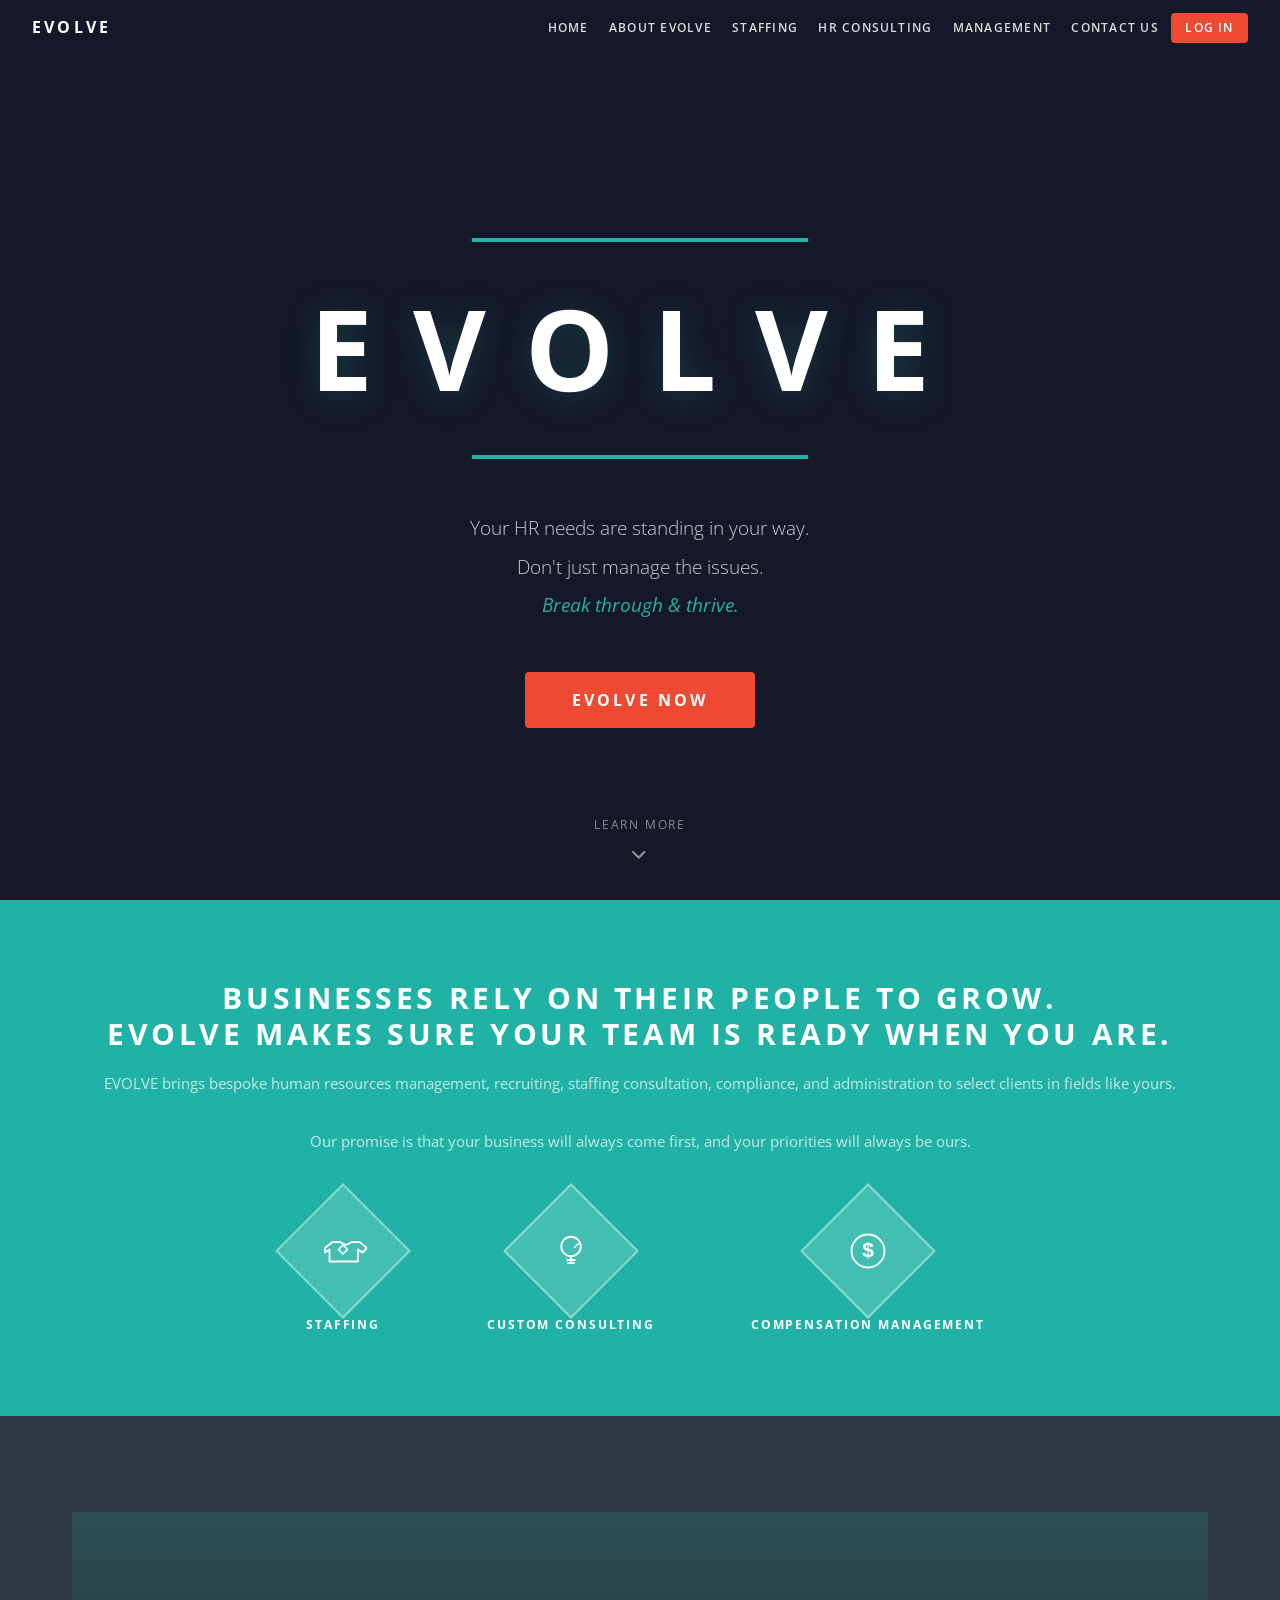
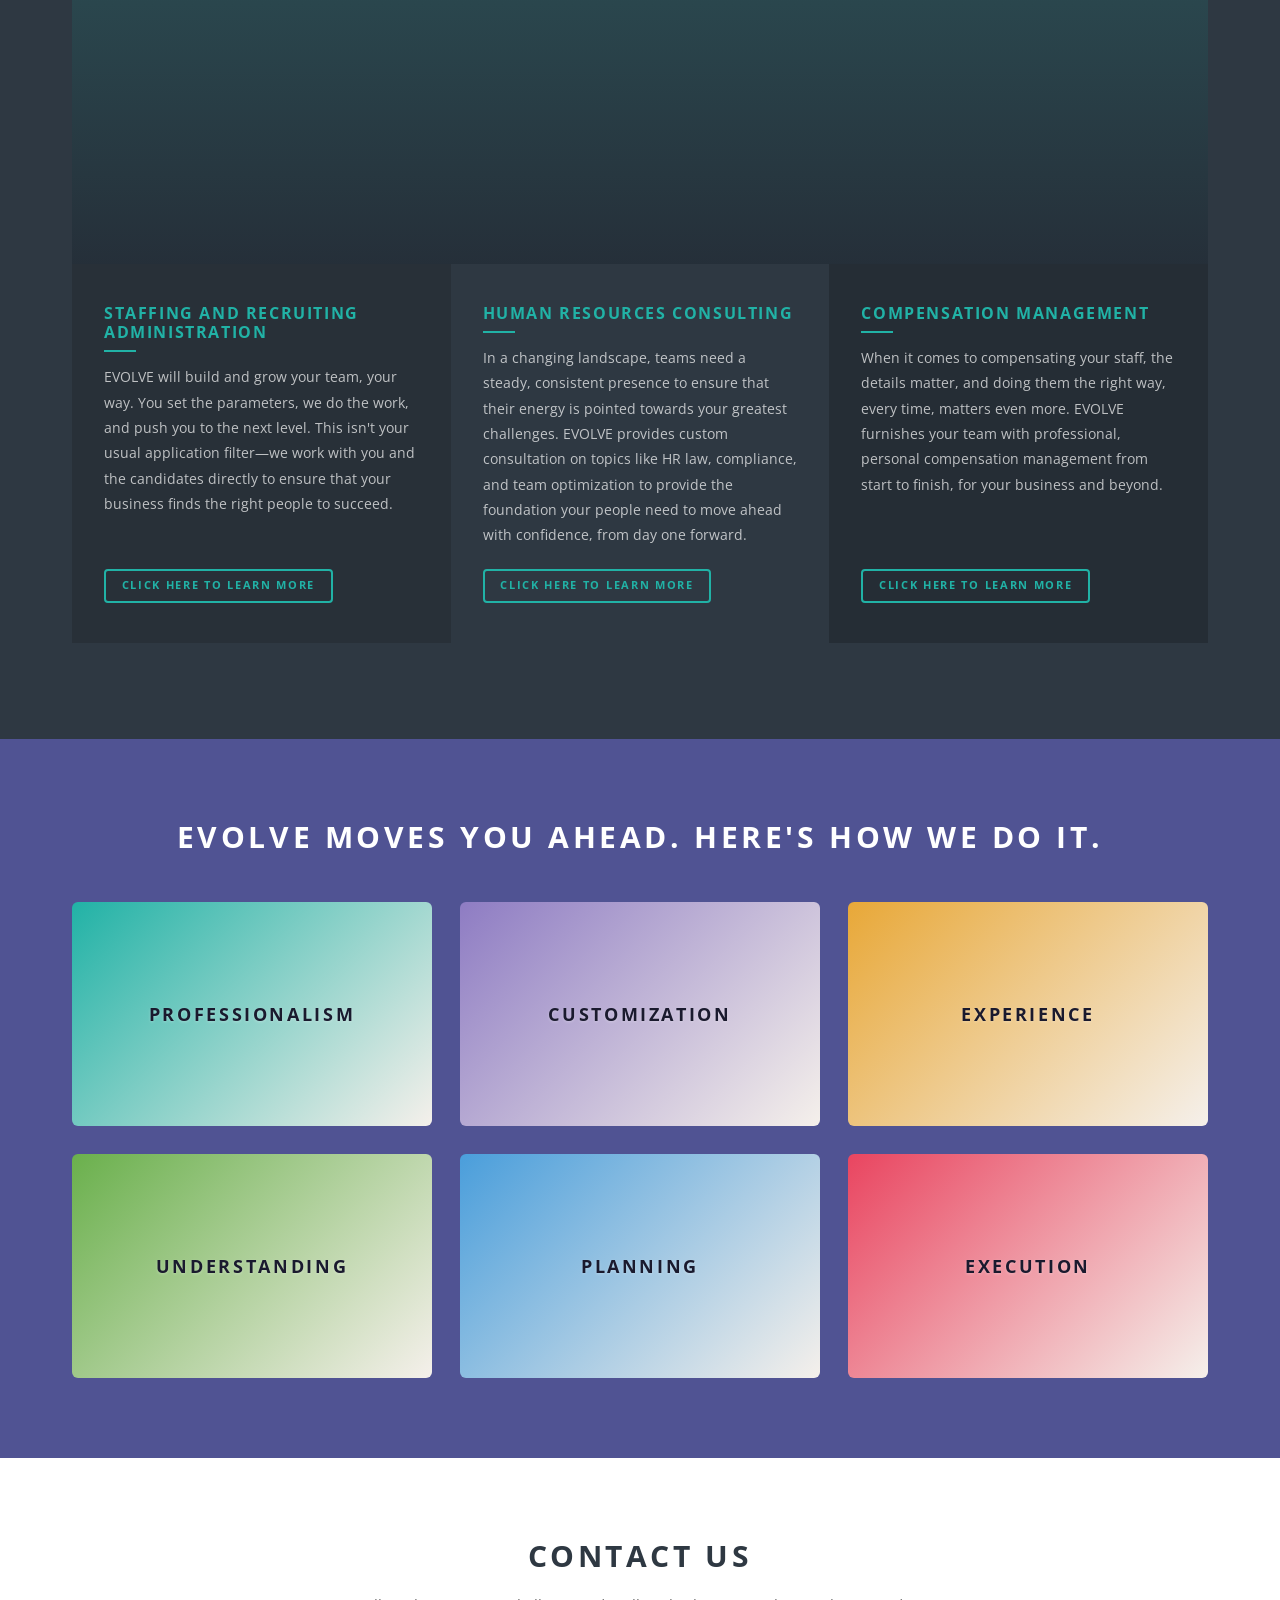
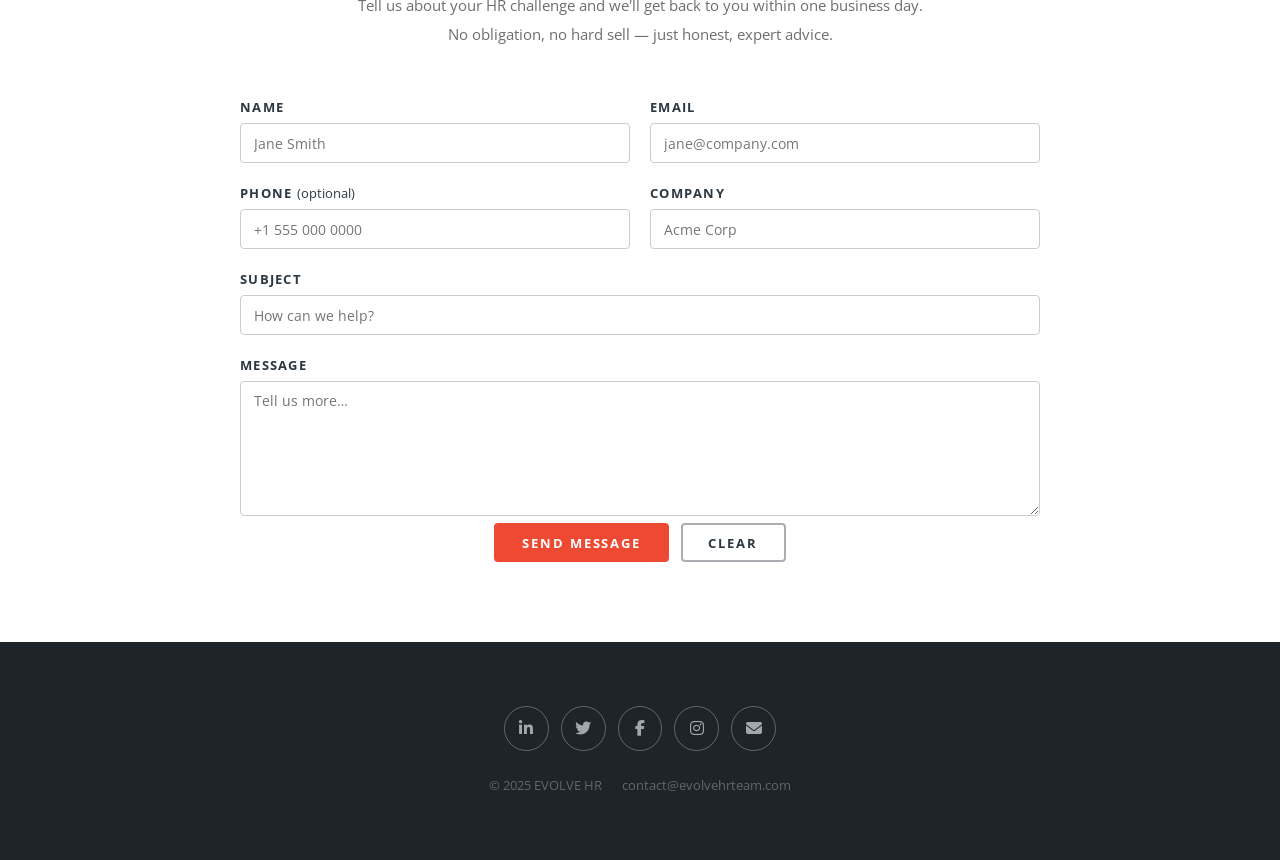
==== public/index.html @ 5fbb5de1 "Replace broken first video with working Pexels source Getty Images URL was returning 404. Replaced w" ====
<!DOCTYPE HTML>
<html lang="en">
<head>
  <title>EVOLVE — Human Resources Solutions</title>
  <meta charset="utf-8" />
  <meta name="viewport" content="width=device-width, initial-scale=1, user-scalable=no" />
  <link rel="preconnect" href="https://fonts.googleapis.com" />
  <link rel="preconnect" href="https://fonts.gstatic.com" crossorigin />
  <link rel="stylesheet" href="https://fonts.googleapis.com/css2?family=Open+Sans:ital,wght@0,300;0,400;0,600;0,700;1,300&display=swap" />
  <link rel="stylesheet" href="https://cdnjs.cloudflare.com/ajax/libs/font-awesome/6.5.0/css/all.min.css" />
  <link rel="stylesheet" href="css/main.css" />
</head>
<body class="landing is-preload">
<div id="page-wrapper">

  <!-- ═══════════════════════════════════════
       HEADER
  ═══════════════════════════════════════ -->
  <header id="header" class="alt">
    <h1><a href="index.html">EVOLVE</a></h1>
    <nav id="nav">
      <ul>
        <li><a href="#banner">Home</a></li>
        <li><a href="about.html">About Evolve</a></li>
        <li><a href="staffing.html">Staffing</a></li>
        <li><a href="consulting.html">HR Consulting</a></li>
        <li><a href="management.html">Management</a></li>
        <li><a href="contact.html">Contact Us</a></li>
        <li class="special">
          <a href="#menu" class="menuToggle"><span>Menu</span></a>
          <div id="menu">
            <ul>
              <li><a href="#banner">Home</a></li>
              <li><a href="about.html">About Evolve</a></li>
              <li><a href="staffing.html">Staffing</a></li>
              <li><a href="consulting.html">HR Consulting</a></li>
              <li><a href="management.html">Management</a></li>
              <li><a href="contact.html">Contact Us</a></li>
              <li class="menu-separator"><a href="#" onclick="goToAuth(); return false;" id="nav-login-btn-mobile">Log In</a></li>
            </ul>
          </div>
        </li>
        <li><a href="#" class="button primary small" onclick="goToAuth(); return false;" id="nav-login-btn">Log In</a></li>
      </ul>
    </nav>
  </header>

  <!-- ═══════════════════════════════════════
       BANNER — Hero
  ═══════════════════════════════════════ -->
  <section id="banner">
    <div class="inner">
      <h2 class="hero-title">EVOLVE</h2>
      <p class="hero-sub">
        Your HR needs are standing in your way.<br />
        Don't just manage the issues.<br />
        <em>Break through &amp; thrive.</em>
      </p>
      <ul class="actions special">
        <li><a href="#" class="button primary large" onclick="goToAuth(); return false;">EVOLVE NOW</a></li>
      </ul>
    </div>
    <a href="#about" class="more scrolly">Learn More</a>
  </section>

  <!-- ═══════════════════════════════════════
       ABOUT — Turquoise block
  ═══════════════════════════════════════ -->
  <section id="about" class="wrapper style1 special">
    <div class="inner">
      <header class="major">
        <h2>Businesses rely on their people to grow.<br />EVOLVE makes sure your team is ready when you are.</h2>
        <p>
          EVOLVE brings bespoke human resources management, recruiting, staffing consultation,
          compliance, and administration to select clients in fields like yours.<br /><br />
          Our promise is that your business will always come first,
          and your priorities will always be ours.
        </p>
      </header>

      <!-- Diamond icons -->
      <ul class="icons-diamond">
        <li>
          <a href="staffing.html" class="diamond-icon">
            <span class="diamond-shape">
              <!-- Handshake SVG -->
              <svg viewBox="0 0 64 64" xmlns="http://www.w3.org/2000/svg" aria-hidden="true">
                <g class="icon-default">
                  <path d="M8 28l10-8h10l8 4 8-4h10l10 8-6 6-6-4v16H14V30l-6 4z" stroke="currentColor" stroke-width="2.5" fill="none" stroke-linejoin="round"/>
                  <path d="M32 24l-6 6 6 6 6-6z" stroke="currentColor" stroke-width="2" fill="none"/>
                </g>
                <g class="icon-hover">
                  <path d="M8 28l10-8h10l8 4 8-4h10l10 8-6 6-6-4v16H14V30l-6 4z" fill="currentColor" opacity=".9"/>
                  <path d="M32 24l-6 6 6 6 6-6z" fill="white" opacity=".8"/>
                </g>
              </svg>
            </span>
            <span class="diamond-label">Staffing</span>
          </a>
        </li>
        <li>
          <a href="consulting.html" class="diamond-icon">
            <span class="diamond-shape">
              <!-- Light bulb SVG -->
              <svg viewBox="0 0 64 64" xmlns="http://www.w3.org/2000/svg" aria-hidden="true">
                <g class="icon-default">
                  <circle cx="32" cy="26" r="13" stroke="currentColor" stroke-width="2.5" fill="none"/>
                  <line x1="32" y1="39" x2="32" y2="48" stroke="currentColor" stroke-width="2.5"/>
                  <line x1="26" y1="44" x2="38" y2="44" stroke="currentColor" stroke-width="2.5"/>
                  <line x1="27" y1="48" x2="37" y2="48" stroke="currentColor" stroke-width="2.5"/>
                  <line x1="36" y1="28" x2="42" y2="22" stroke="currentColor" stroke-width="2"/>
                </g>
                <g class="icon-hover">
                  <circle cx="32" cy="26" r="13" fill="currentColor"/>
                  <line x1="32" y1="39" x2="32" y2="48" stroke="white" stroke-width="2.5"/>
                  <line x1="26" y1="44" x2="38" y2="44" stroke="white" stroke-width="2.5"/>
                  <line x1="27" y1="48" x2="37" y2="48" stroke="white" stroke-width="2.5"/>
                  <line x1="36" y1="28" x2="42" y2="22" stroke="white" stroke-width="2"/>
                </g>
              </svg>
            </span>
            <span class="diamond-label">Custom Consulting</span>
          </a>
        </li>
        <li>
          <a href="management.html" class="diamond-icon">
            <span class="diamond-shape">
              <!-- Dollar sign SVG -->
              <svg viewBox="0 0 64 64" xmlns="http://www.w3.org/2000/svg" aria-hidden="true">
                <g class="icon-default">
                  <circle cx="32" cy="32" r="22" stroke="currentColor" stroke-width="2.5" fill="none"/>
                  <text x="32" y="40" text-anchor="middle" font-size="28" font-weight="700" fill="currentColor" font-family="Arial,sans-serif">$</text>
                </g>
                <g class="icon-hover">
                  <circle cx="32" cy="32" r="22" fill="currentColor"/>
                  <text x="32" y="40" text-anchor="middle" font-size="28" font-weight="700" fill="white" font-family="Arial,sans-serif">$</text>
                </g>
              </svg>
            </span>
            <span class="diamond-label">Compensation Management</span>
          </a>
        </li>
      </ul>
    </div>
  </section>

  <!-- ═══════════════════════════════════════
       SERVICES — Video sub-boxes
  ═══════════════════════════════════════ -->
  <section id="services" class="wrapper style-video">
    <div class="inner">
      <div class="video-boxes">

        <article class="video-box">
          <div class="video-wrap">
            <video autoplay muted loop playsinline>
              <source src="https://videos.pexels.com/video-files/3195440/3195440-uhd_2560_1440_25fps.mp4" type="video/mp4" />
            </video>
            <div class="video-overlay"></div>
          </div>
          <div class="video-content">
            <h3>Staffing and Recruiting Administration</h3>
            <p>EVOLVE will build and grow your team, your way. You set the parameters, we do the work, and push you to the next level. This isn't your usual application filter—we work with you and the candidates directly to ensure that your business finds the right people to succeed.</p>
            <a href="staffing.html" class="button small">Click here to learn more</a>
          </div>
        </article>

        <article class="video-box">
          <div class="video-wrap">
            <video autoplay muted loop playsinline>
              <source src="https://media.istockphoto.com/id/1347162924/video/4k-video-footage-of-a-young-businesswoman-holding-her-laptop-while-giving-a-business.mp4?s=mp4-640x640-is&k=20&c=Oh5kWOwcKz78ePfpMN3eYlvMd5Sy3Hy-RUb7c1ycPJM=" type="video/mp4" />
            </video>
            <div class="video-overlay"></div>
          </div>
          <div class="video-content">
            <h3>Human Resources Consulting</h3>
            <p>In a changing landscape, teams need a steady, consistent presence to ensure that their energy is pointed towards your greatest challenges. EVOLVE provides custom consultation on topics like HR law, compliance, and team optimization to provide the foundation your people need to move ahead with confidence, from day one forward.</p>
            <a href="consulting.html" class="button small">Click here to learn more</a>
          </div>
        </article>

        <article class="video-box">
          <div class="video-wrap">
            <video autoplay muted loop playsinline>
              <source src="https://media.gettyimages.com/id/2236034442/video/women-handling-business-documents.mp4?s=mp4-640x640-gi&k=20&c=icRR1RumQmE-UbvjqEZjyQuxd7jbvKbImkrnbfwPQFA=" type="video/mp4" />
            </video>
            <div class="video-overlay"></div>
          </div>
          <div class="video-content">
            <h3>Compensation Management</h3>
            <p>When it comes to compensating your staff, the details matter, and doing them the right way, every time, matters even more. EVOLVE furnishes your team with professional, personal compensation management from start to finish, for your business and beyond.</p>
            <a href="management.html" class="button small">Click here to learn more</a>
          </div>
        </article>

      </div>
    </div>
  </section>

  <!-- ═══════════════════════════════════════
       VALUE PROPS — Purple hover boxes
  ═══════════════════════════════════════ -->
  <section id="values" class="wrapper style3 special">
    <div class="inner">
      <header class="major">
        <h2>EVOLVE MOVES YOU AHEAD. HERE'S HOW WE DO IT.</h2>
      </header>
      <div class="value-grid">

        <div class="value-card" style="--grad-from:#21b2a6;">
          <div class="value-front"><h3>Professionalism</h3></div>
          <div class="value-back"><p>Our professionalism is our hallmark. Clients are our focus. We're here to make it work.</p></div>
        </div>

        <div class="value-card" style="--grad-from:#8e7cc3;">
          <div class="value-front"><h3>Customization</h3></div>
          <div class="value-back"><p>First and foremost, our team is trained to listen and respond. Evolve does more than just churn out the same solutions.</p></div>
        </div>

        <div class="value-card" style="--grad-from:#e8a838;">
          <div class="value-front"><h3>Experience</h3></div>
          <div class="value-back"><p>With nearly three decades under our collective management team, Evolve has seen it and handled it, and has the know-how your team needs.</p></div>
        </div>

        <div class="value-card" style="--grad-from:#6ab04c;">
          <div class="value-front"><h3>Understanding</h3></div>
          <div class="value-back"><p>Evolution is about progress, and we work with you to make sure your business moves with the changing seasons you find.</p></div>
        </div>

        <div class="value-card" style="--grad-from:#4a9edb;">
          <div class="value-front"><h3>Planning</h3></div>
          <div class="value-back"><p>Ultimately, we plan to succeed with you, and share that plan every step of the way.</p></div>
        </div>

        <div class="value-card" style="--grad-from:#e94560;">
          <div class="value-front"><h3>Execution</h3></div>
          <div class="value-back"><p>We don't just say it—we actually do it. On time, on budget, and with great communication.</p></div>
        </div>

      </div>
    </div>
  </section>

  <!-- ═══════════════════════════════════════
       CONTACT SECTION
  ═══════════════════════════════════════ -->
  <section id="contact-section" class="wrapper style5">
    <div class="inner">
      <header class="major">
        <h2>Contact Us</h2>
        <p>Tell us about your HR challenge and we'll get back to you within one business day.<br />
        No obligation, no hard sell — just honest, expert advice.</p>
      </header>
      <form id="contact-form" class="contact-form" method="post">
        <div class="fields">
          <div class="field half">
            <label for="contact-name">Name</label>
            <input type="text" name="name" id="contact-name" placeholder="Jane Smith" required />
          </div>
          <div class="field half">
            <label for="contact-email">Email</label>
            <input type="email" name="email" id="contact-email" placeholder="jane@company.com" required />
          </div>
          <div class="field half">
            <label for="contact-phone">Phone <span style="font-weight:400;text-transform:none;letter-spacing:0">(optional)</span></label>
            <input type="tel" name="phone" id="contact-phone" placeholder="+1 555 000 0000" />
          </div>
          <div class="field half">
            <label for="contact-company">Company</label>
            <input type="text" name="company" id="contact-company" placeholder="Acme Corp" required />
          </div>
          <div class="field">
            <label for="contact-subject">Subject</label>
            <input type="text" name="subject" id="contact-subject" placeholder="How can we help?" required />
          </div>
          <div class="field">
            <label for="contact-message">Message</label>
            <textarea name="message" id="contact-message" rows="6" placeholder="Tell us more…" required></textarea>
          </div>
        </div>
        <ul class="actions special">
          <li><input type="submit" value="Send Message" class="primary" /></li>
          <li><input type="reset" value="Clear" /></li>
        </ul>
      </form>
      <div id="contact-message-div" style="display:none; margin-top:2em; padding:1.25em 1.5em; border-radius:4px;"></div>
    </div>
  </section>

  <!-- ═══════════════════════════════════════
       FOOTER
  ═══════════════════════════════════════ -->
  <footer id="footer">
    <ul class="icons">
      <li><a href="#" aria-label="LinkedIn"><i class="fab fa-linkedin-in"></i></a></li>
      <li><a href="#" aria-label="Twitter"><i class="fab fa-twitter"></i></a></li>
      <li><a href="#" aria-label="Facebook"><i class="fab fa-facebook-f"></i></a></li>
      <li><a href="#" aria-label="Instagram"><i class="fab fa-instagram"></i></a></li>
      <li><a href="mailto:contact@evolvehrteam.com" aria-label="Email"><i class="fas fa-envelope"></i></a></li>
    </ul>
    <ul class="copyright">
      <li>&copy; 2025 EVOLVE HR</li>
      <li>contact@evolvehrteam.com</li>
    </ul>
  </footer>

</div><!-- /page-wrapper -->

<!-- ═══════════════════════════════════════
     AUTH MODAL
═══════════════════════════════════════ -->
<div id="auth-modal" class="modal-overlay" style="display:none;">
  <div class="modal-box">
    <button class="modal-close" onclick="closeAuthModal()" aria-label="Close">&times;</button>
    <div id="login-tab" class="auth-tab active">
      <header class="modal-header">
        <h2>Welcome Back</h2>
        <p>Sign in to your EVOLVE HR portal</p>
      </header>
      <form id="login-form">
        <div class="field">
          <label for="login-email">Email</label>
          <input type="email" id="login-email" placeholder="you@company.com" required />
        </div>
        <div class="field">
          <label for="login-password">Password</label>
          <input type="password" id="login-password" placeholder="••••••••" required />
        </div>
        <ul class="actions">
          <li><input type="submit" value="Login" class="primary fit" /></li>
        </ul>
      </form>
      <p class="auth-toggle">No account? <a href="#" onclick="switchTab('register'); return false;">Sign up free</a></p>
    </div>

    <div id="register-tab" class="auth-tab">
      <header class="modal-header">
        <h2>Create Account</h2>
        <p>Join the EVOLVE HR client portal</p>
      </header>
      <form id="register-form">
        <div class="fields">
          <div class="field half">
            <label for="register-firstname">First Name</label>
            <input type="text" id="register-firstname" placeholder="Jane" required />
          </div>
          <div class="field half">
            <label for="register-lastname">Last Name</label>
            <input type="text" id="register-lastname" placeholder="Smith" required />
          </div>
        </div>
        <div class="field">
          <label for="register-email">Email</label>
          <input type="email" id="register-email" placeholder="you@company.com" required />
        </div>
        <div class="fields">
          <div class="field half">
            <label for="register-phone">Phone <span style="font-weight:400;text-transform:none;letter-spacing:0">(optional)</span></label>
            <input type="tel" id="register-phone" placeholder="+1 555 000 0000" />
          </div>
          <div class="field half">
            <label for="register-company">Company</label>
            <input type="text" id="register-company" placeholder="Acme Corp" required />
          </div>
        </div>
        <div class="field">
          <label for="register-password">Password</label>
          <input type="password" id="register-password" placeholder="••••••••" required />
        </div>
        <ul class="actions">
          <li><input type="submit" value="Create Account" class="primary fit" /></li>
        </ul>
      </form>
      <p class="auth-toggle">Already a member? <a href="#" onclick="switchTab('login'); return false;">Login</a></p>
    </div>
  </div>
</div>

<script src="js/main.js"></script>
<script src="js/auth.js"></script>
<script>
// Safety fallback — ensure modal functions are always defined even if main.js errors
if (typeof closeAuthModal === 'undefined') {
  window.closeAuthModal = function () {
    var m = document.getElementById('auth-modal');
    if (m) m.style.display = 'none';
  };
}
if (typeof openAuthModal === 'undefined') {
  window.openAuthModal = function () {
    var m = document.getElementById('auth-modal');
    if (m) m.style.display = 'flex';
  };
}
</script>
</body>
</html>
---- public/css/main.css ----
/*
  EVOLVE HR — main stylesheet
*/

/* ─────────────────────────────────────────────
   RESET & BASE
───────────────────────────────────────────── */
*, *::before, *::after { box-sizing: border-box; }

html { font-size: 16px; scroll-behavior: smooth; }

body {
  margin: 0;
  padding: 0;
  background: #2e3842;
  color: #fff;
  font-family: 'Open Sans', 'Helvetica Neue', Helvetica, Arial, sans-serif;
  font-size: 1rem;
  font-weight: 400;
  line-height: 1.65;
  -webkit-font-smoothing: antialiased;
}

body.is-preload *, body.is-preload *::before, body.is-preload *::after {
  animation: none !important;
  transition: none !important;
}

a { color: #21b2a6; text-decoration: none; transition: color 0.2s ease; }
a:hover { color: #2dd8ca; }

strong, b { font-weight: 700; }
em, i     { font-style: italic; }
p { margin: 0 0 1.5em; }

h1, h2, h3, h4, h5, h6 {
  font-weight: 700;
  line-height: 1.2;
  margin: 0 0 0.75em;
  letter-spacing: 0.05em;
  text-transform: uppercase;
}
h1 { font-size: 2.5rem; }
h2 { font-size: 1.75rem; }
h3 { font-size: 1.15rem; }

ul, ol { margin: 0 0 1.5em; padding-left: 1.25em; }
img    { max-width: 100%; height: auto; vertical-align: middle; }

/* ─────────────────────────────────────────────
   LAYOUT
───────────────────────────────────────────── */
#page-wrapper { overflow: hidden; }

.inner {
  width: 100%;
  max-width: 75em;
  margin: 0 auto;
  padding: 0 3em;
}

section, article { position: relative; }
body.landing #page-wrapper { padding-top: 0; }

/* ─────────────────────────────────────────────
   HEADER
───────────────────────────────────────────── */
#header {
  position: fixed;
  top: 0; left: 0; right: 0;
  z-index: 1000;
  background: #2e3842;
  padding: 0 3em;
  height: 3.5em;
  display: flex;
  align-items: center;
  justify-content: space-between;
  transition: background 0.3s ease, box-shadow 0.3s ease;
}
#header.alt { background: transparent; box-shadow: none; }

#header h1 { font-size: 1rem; letter-spacing: 0.2em; margin: 0; text-transform: uppercase; }
#header h1 a { color: #fff; font-weight: 700; }
#header h1 a:hover { color: #21b2a6; }

#nav { margin: 0; }
#nav > ul {
  list-style: none; margin: 0; padding: 0;
  display: flex; align-items: center; gap: 0.25em;
}
#nav > ul > li { display: flex; align-items: center; }
#nav > ul > li > a {
  color: #fff; font-size: 0.78rem; font-weight: 600;
  letter-spacing: 0.1em; text-transform: uppercase;
  padding: 0 0.65em; opacity: 0.85; transition: opacity 0.2s;
}
#nav > ul > li > a:hover { opacity: 1; }

#nav > ul > li.special { display: none; position: relative; }

#nav > ul > li > a.button {
  background: #ed4933; border: none; border-radius: 4px;
  color: #fff !important; padding: 0.4em 1.2em;
  font-size: 0.75rem; opacity: 1;
}
#nav > ul > li > a.button:hover { background: #f55c47; }

/* Mobile slide-out menu */
#menu {
  display: none; position: fixed;
  top: 0; right: 0; width: 18em; height: 100%;
  background: #21b2a6; z-index: 2000;
  padding: 3.5em 2em 2em;
  transform: translateX(100%); transition: transform 0.35s ease;
}
#menu.is-active { transform: translateX(0); }
#menu ul { list-style: none; margin: 0; padding: 0; }
#menu ul li a {
  display: block; padding: 1em 1.5em; color: #fff;
  font-size: 0.9rem; font-weight: 600; letter-spacing: 0.1em;
  text-transform: uppercase; border-bottom: 1px solid rgba(255,255,255,0.2);
}
#menu ul li:last-child a { border-bottom: none; }
#menu ul li a:hover { color: rgba(255,255,255,0.75); }

/* Separator before Log-In item in mobile menu */
#menu ul li.menu-separator { border-top: 2px solid rgba(255,255,255,0.25); margin-top: 0.5em; padding-top: 0.25em; }

.menuToggle {
  display: block; color: #fff !important;
  font-size: 0.8rem; letter-spacing: 0.15em;
  text-transform: uppercase; opacity: 0.85; padding: 0 0.75em;
}

/* ─────────────────────────────────────────────
   BANNER — Hero (3× title)
───────────────────────────────────────────── */
#banner {
  position: relative;
  display: flex; flex-direction: column;
  align-items: center; justify-content: center;
  min-height: 100vh;
  padding: 6em 3em 5em;
  text-align: center;
  background-color: #1a1a2e;
  background-image: url('https://media.istockphoto.com/id/2193601797/vector/seamless-geometric-vector-pattern.jpg?s=2048x2048&w=is&k=20&c=bGmarkHDGxD6XfMVHgB3e7sGw_OzJ9XG-TKXs1ak75A=');
  background-size: cover;
  background-position: center;
  background-attachment: fixed;
  overflow: hidden;
}
#banner::before {
  content: '';
  position: absolute; inset: 0;
  background: rgba(20, 24, 40, 0.82);
  z-index: 0;
}
#banner .inner { position: relative; z-index: 1; }

/* 3× the original h2 size */
#banner .hero-title {
  font-size: 9rem;
  letter-spacing: 0.35em;
  margin: 0 0 0.2em;
  color: #fff;
  text-shadow: 0 4px 32px rgba(33,178,166,0.25);
  line-height: 1;
}
#banner .hero-title::before,
#banner .hero-title::after {
  content: '';
  display: block;
  width: 3em; height: 4px;
  background: #21b2a6;
  margin: 0.45em auto;
}

#banner .hero-sub {
  font-size: 1.2rem;
  color: rgba(255,255,255,0.78);
  margin: 0 0 2.5em;
  line-height: 2;
  font-weight: 300;
}
#banner .hero-sub em { font-style: italic; color: #21b2a6; font-weight: 400; }

a.more.scrolly {
  position: absolute; bottom: 2.5em; left: 50%;
  transform: translateX(-50%); z-index: 1;
  color: rgba(255,255,255,0.5);
  font-size: 0.75rem; letter-spacing: 0.15em; text-transform: uppercase;
}
a.more.scrolly::after {
  content: '\f107';
  font-family: 'Font Awesome 6 Free'; font-weight: 900;
  display: block; font-size: 1.5em; margin-top: 0.3em;
  animation: bounce 2s infinite;
}
a.more.scrolly:hover { color: rgba(255,255,255,0.85); }

@keyframes bounce {
  0%, 100% { transform: translateY(0); }
  50%       { transform: translateY(6px); }
}

/* ─────────────────────────────────────────────
   WRAPPERS (shared)
───────────────────────────────────────────── */
.wrapper { padding: 6em 0; position: relative; }

header.major { text-align: center; margin-bottom: 3em; }
header.major h2 { font-size: 1.85rem; letter-spacing: 0.12em; margin-bottom: 0.6em; }
header.major p  { font-size: 0.95rem; line-height: 1.9; opacity: 0.85; }

/* ─────────────────────────────────────────────
   STYLE 1 — Turquoise about block
───────────────────────────────────────────── */
.wrapper.style1 { background: #21b2a6; color: #fff; }
.wrapper.style1 header.major h2 { color: #fff; }
.wrapper.style1 header.major p  { color: rgba(255,255,255,0.85); }

/* ── Diamond Icons ── */
ul.icons-diamond {
  list-style: none;
  margin: 3em 0 0; padding: 0;
  display: flex;
  justify-content: center;
  gap: 6em;
}

.diamond-icon {
  display: flex; flex-direction: column;
  align-items: center; gap: 1em;
  color: #fff; text-decoration: none;
}
.diamond-icon:hover { color: #fff; }

.diamond-shape {
  display: flex; align-items: center; justify-content: center;
  width: 6em; height: 6em;
  background: rgba(255,255,255,0.15);
  border: 2px solid rgba(255,255,255,0.4);
  transform: rotate(45deg);
  transition: background 0.3s ease, border-color 0.3s ease;
  overflow: hidden;
}
.diamond-shape svg {
  width: 3em; height: 3em;
  transform: rotate(-45deg);
  flex-shrink: 0;
}
/* show default, hide hover state */
.diamond-shape .icon-hover { display: none; }
.diamond-shape .icon-default { display: block; }

.diamond-icon:hover .diamond-shape {
  background: #fff;
  border-color: #fff;
  color: #21b2a6;
}
.diamond-icon:hover .icon-default { display: none; }
.diamond-icon:hover .icon-hover   { display: block; }

.diamond-label {
  font-size: 0.78rem;
  font-weight: 700;
  letter-spacing: 0.15em;
  text-transform: uppercase;
  text-align: center;
}

/* ─────────────────────────────────────────────
   STYLE VIDEO — Service sub-boxes with video
───────────────────────────────────────────── */
.wrapper.style-video {
  background: #2e3842;
  padding: 6em 0;
}

.video-boxes {
  display: grid;
  grid-template-columns: repeat(3, 1fr);
  gap: 0;
}

.video-box {
  display: flex;
  flex-direction: column;
  overflow: hidden;
}

.video-wrap {
  position: relative;
  height: 22em;
  overflow: hidden;
  flex-shrink: 0;
}
.video-wrap video {
  width: 100%; height: 100%;
  object-fit: cover;
  display: block;
  /* posterize effect: high-contrast teal/dark theme */
  filter: saturate(0.2) contrast(1.4) brightness(0.75) sepia(0.3) hue-rotate(160deg);
  transition: filter 0.4s ease;
}
.video-box:hover .video-wrap video {
  filter: saturate(0.35) contrast(1.3) brightness(0.85) sepia(0.2) hue-rotate(160deg);
}
.video-overlay {
  position: absolute; inset: 0;
  background: linear-gradient(to bottom, rgba(33,178,166,0.18) 0%, rgba(30,40,50,0.55) 100%);
  pointer-events: none;
}

.video-content {
  flex: 1;
  background: #283038;
  padding: 2.5em 2em;
  display: flex;
  flex-direction: column;
}
.video-box:nth-child(2) .video-content { background: #2e3842; }
.video-box:nth-child(3) .video-content { background: #252d35; }

.video-content h3 {
  font-size: 1rem;
  letter-spacing: 0.1em;
  color: #21b2a6;
  margin-bottom: 0.75em;
}
.video-content h3::after {
  content: '';
  display: block;
  width: 2em; height: 2px;
  background: #21b2a6;
  margin-top: 0.5em;
}
.video-content p {
  font-size: 0.88rem;
  color: rgba(255,255,255,0.7);
  line-height: 1.8;
  flex: 1;
  margin-bottom: 1.5em;
}
.video-content .button {
  align-self: flex-start;
  border-color: #21b2a6;
  color: #21b2a6;
}
.video-content .button:hover {
  background: #21b2a6;
  color: #fff;
}

/* ─────────────────────────────────────────────
   STYLE 3 — Purple value props
───────────────────────────────────────────── */
.wrapper.style3 { background: #505393; color: #fff; }
.wrapper.style3 header.major h2 { color: #fff; }
.wrapper.style3 header.major p  { color: rgba(255,255,255,0.8); }

.value-grid {
  display: grid;
  grid-template-columns: repeat(3, 1fr);
  gap: 1.75em;
}

.value-card {
  position: relative;
  height: 14em;
  border-radius: 6px;
  overflow: hidden;
  cursor: default;
}
.value-front,
.value-back {
  position: absolute; inset: 0;
  display: flex; align-items: center; justify-content: center;
  padding: 2em;
  text-align: center;
  transition: opacity 0.4s ease, transform 0.4s ease;
}
.value-front {
  background: linear-gradient(135deg, var(--grad-from, #21b2a6) 0%, #f5f0eb 100%);
  flex-direction: column;
}
.value-front h3 {
  font-size: 1.1rem;
  letter-spacing: 0.15em;
  color: #1a1a2e;
  margin: 0;
  text-shadow: 0 1px 3px rgba(255,255,255,0.3);
}
.value-back {
  background: linear-gradient(135deg, #1a1a2e 0%, var(--grad-from, #21b2a6) 100%);
  opacity: 0;
  transform: translateY(8px);
}
.value-back p {
  font-size: 0.88rem;
  color: rgba(255,255,255,0.92);
  line-height: 1.8;
  margin: 0;
}

.value-card:hover .value-front { opacity: 0; transform: translateY(-8px); }
.value-card:hover .value-back  { opacity: 1; transform: translateY(0); }

/* ─────────────────────────────────────────────
   STYLE 5 — White contact
───────────────────────────────────────────── */
.wrapper.style5 { background: #fff; color: #2e3842; }
.wrapper.style5 header.major h2 { color: #2e3842; }
.wrapper.style5 header.major p  { color: #555; }

/* ─────────────────────────────────────────────
   FORMS
───────────────────────────────────────────── */
.wrapper.style5 form,
.contact-form { max-width: 50em; margin: 0 auto; }

.fields { display: flex; flex-wrap: wrap; gap: 1.25em; }
.field  { width: 100%; }
.field.half { flex: 1 1 calc(50% - 0.625em); min-width: 12em; }

label {
  display: block;
  font-size: 0.8rem; font-weight: 700;
  letter-spacing: 0.1em; text-transform: uppercase;
  margin-bottom: 0.4em; color: #2e3842;
}

input[type="text"],
input[type="email"],
input[type="tel"],
input[type="password"],
textarea, select {
  width: 100%; padding: 0.65em 0.9em;
  font-family: inherit; font-size: 0.9rem;
  border: 1px solid #ccc; border-radius: 4px;
  background: #fff; color: #2e3842;
  transition: border-color 0.2s; appearance: none;
}
input:focus, textarea:focus, select:focus {
  outline: none; border-color: #21b2a6;
  box-shadow: 0 0 0 2px rgba(33,178,166,0.15);
}
textarea { resize: vertical; min-height: 8em; }

input[type="submit"], input[type="reset"] {
  cursor: pointer; font-family: inherit;
  font-weight: 700; font-size: 0.8rem;
  letter-spacing: 0.15em; text-transform: uppercase;
  border-radius: 4px; padding: 0.65em 2em;
  border: 2px solid transparent; transition: background 0.2s, color 0.2s;
}
input[type="submit"] { background: #ed4933; border-color: #ed4933; color: #fff; }
input[type="submit"]:hover { background: #f55c47; border-color: #f55c47; }
input[type="reset"] {
  background: transparent; border-color: rgba(46,56,66,0.4); color: #2e3842;
}
input[type="reset"]:hover { background: #2e3842; color: #fff; border-color: #2e3842; }

#contact-message-div { font-size: 0.95rem; font-weight: 600; }

/* ─────────────────────────────────────────────
   ACTIONS & BUTTONS
───────────────────────────────────────────── */
ul.actions {
  list-style: none; padding: 0; margin: 0;
  display: flex; flex-wrap: wrap; gap: 0.75em;
}
ul.actions.special  { justify-content: center; }
ul.actions.stacked  { flex-direction: column; align-items: flex-start; min-width: 14em; }
ul.actions.stacked li { width: 100%; }
ul.actions.stacked li .button { width: 100%; text-align: center; }

.button {
  display: inline-block;
  padding: 0.65em 2em; border-radius: 4px;
  font-size: 0.8rem; font-weight: 700;
  letter-spacing: 0.15em; text-transform: uppercase;
  cursor: pointer;
  transition: background 0.2s ease, color 0.2s ease, border-color 0.2s ease;
  border: 2px solid rgba(255,255,255,0.5);
  color: #fff; background: transparent; text-decoration: none;
}
.button:hover { border-color: #fff; color: #fff; }
.button.primary { background: #ed4933; border-color: #ed4933; color: #fff; }
.button.primary:hover { background: #f55c47; border-color: #f55c47; }
.button.large { font-size: 1rem; padding: 0.8em 2.8em; letter-spacing: 0.2em; }
.button.small { font-size: 0.7rem; padding: 0.5em 1.4em; }
.button.fit   { width: 100%; display: block; text-align: center; }

.wrapper.style5 .button { border-color: #2e3842; color: #2e3842; }
.wrapper.style5 .button:hover { background: #2e3842; color: #fff; }
.wrapper.style5 .button.primary { background: #ed4933; border-color: #ed4933; color: #fff; }

/* ─────────────────────────────────────────────
   FOOTER
───────────────────────────────────────────── */
#footer {
  background: #1d242a; padding: 4em 3em;
  text-align: center; color: rgba(255,255,255,0.5);
}
#footer ul.icons {
  list-style: none; padding: 0; margin: 0 0 1.5em;
  display: flex; justify-content: center; gap: 0.75em;
}
#footer ul.icons li a {
  display: flex; align-items: center; justify-content: center;
  width: 2.8em; height: 2.8em; border-radius: 50%;
  border: 1px solid rgba(255,255,255,0.3);
  color: rgba(255,255,255,0.6); font-size: 1rem;
  text-decoration: none;
  transition: color 0.2s, border-color 0.2s, background 0.2s;
}
#footer ul.icons li a i { pointer-events: none; }
#footer ul.icons li a:hover {
  color: #fff; border-color: #21b2a6; background: rgba(33,178,166,0.15);
}
#footer ul.copyright {
  list-style: none; padding: 0; margin: 0;
  display: flex; justify-content: center; flex-wrap: wrap;
  gap: 0.4em 1.5em; font-size: 0.8rem;
}
#footer ul.copyright li { opacity: 0.6; }

/* ─────────────────────────────────────────────
   AUTH MODAL
───────────────────────────────────────────── */
.modal-overlay {
  position: fixed; inset: 0;
  background: rgba(0,0,0,0.7); z-index: 5000;
  display: flex;
  align-items: center; justify-content: center; padding: 1.5em;
}
.modal-box {
  background: #fff; color: #2e3842; border-radius: 8px;
  padding: 2.5em 2.5em 2em; width: 100%; max-width: 28em;
  position: relative; box-shadow: 0 20px 60px rgba(0,0,0,0.4);
}
.modal-close {
  position: absolute; top: 0.75em; right: 0.75em;
  background: #f0f0f0; border: 1px solid #ddd; border-radius: 50%;
  font-size: 1rem; color: #666; cursor: pointer;
  width: 2.2em; height: 2.2em;
  display: flex; align-items: center; justify-content: center;
  line-height: 1; transition: background 0.2s, color 0.2s;
  z-index: 10;
}
.modal-close:hover { background: #2e3842; color: #fff; border-color: #2e3842; }
.modal-header { margin-bottom: 1.5em; }
.modal-header h2 { font-size: 1.35rem; letter-spacing: 0.05em; color: #2e3842; margin: 0 0 0.3em; }
.modal-header p  { font-size: 0.85rem; color: #777; margin: 0; }
.auth-tab { display: none; }
.auth-tab.active { display: block; }
.auth-toggle { text-align: center; font-size: 0.82rem; color: #777; margin: 1em 0 0; }
.auth-toggle a { color: #21b2a6; font-weight: 600; }

.modal-box label { color: #555; }
.modal-box input[type="text"],
.modal-box input[type="email"],
.modal-box input[type="tel"],
.modal-box input[type="password"] { border-color: #ddd; margin-bottom: 0.75em; }
.modal-box .field, .modal-box .fields { margin-bottom: 0; }
.modal-box .fields { display: flex; gap: 0.75em; }
.modal-box .field.half { flex: 1 1 calc(50% - 0.375em); }
.modal-box ul.actions { margin-top: 1.25em; }
.modal-box ul.actions li { width: 100%; }
.modal-box ul.actions input[type="submit"] { width: 100%; padding: 0.8em; }

/* ─────────────────────────────────────────────
   RESPONSIVE
───────────────────────────────────────────── */
@media (max-width: 1280px) {
  .inner { padding: 0 2em; }
  #header { padding: 0 2em; }
  .wrapper { padding: 5em 0; }
  #banner .hero-title { font-size: 7rem; }
}

@media (max-width: 980px) {
  h1 { font-size: 2rem; }
  h2 { font-size: 1.5rem; }

  #nav > ul > li:not(.special):not(:last-child) { display: none; }
  #nav > ul > li.special { display: flex; }
  #nav > ul > li:last-child { display: none; }
  #menu { display: block; }

  #banner .hero-title { font-size: 5rem; }

  ul.icons-diamond { gap: 3em; }
  .diamond-shape { width: 5em; height: 5em; }

  .video-boxes { grid-template-columns: 1fr; }
  .video-wrap  { height: 16em; }

  .value-grid { grid-template-columns: repeat(2, 1fr); }
}

@media (max-width: 736px) {
  .inner { padding: 0 1.25em; }
  #header { padding: 0 1.25em; }
  .wrapper { padding: 4em 0; }

  #banner { padding: 7em 1.5em 4em; min-height: auto; }
  #banner .hero-title { font-size: 3.5rem; letter-spacing: 0.2em; }
  #banner .hero-sub   { font-size: 1rem; }

  ul.icons-diamond { flex-direction: column; align-items: center; gap: 2.5em; }

  .value-grid { grid-template-columns: 1fr; }
  .value-card { height: 12em; }

  .fields { flex-direction: column; gap: 0; }
  .field.half { flex: none; width: 100%; }

  .modal-box { padding: 2em 1.5em 1.75em; }
  .modal-box .fields { flex-direction: column; gap: 0; }
  .modal-box .field.half { flex: none; width: 100%; }
}

@media (max-width: 480px) {
  #banner .hero-title { font-size: 2.5rem; }
  #banner .hero-sub   { font-size: 0.9rem; }
}

/* ─────────────────────────────────────────────
   INNER PAGE BANNER (about / staffing / etc.)
───────────────────────────────────────────── */
.page-banner {
  background: #1a1a2e;
  padding: 9em 2em 4em;
  text-align: center;
  border-bottom: 4px solid #21b2a6;
}
.page-banner h1 {
  color: #fff;
  font-size: 3rem;
  font-weight: 700;
  letter-spacing: 0.12em;
  text-transform: uppercase;
  margin: 0 0 0.4em;
}
.page-banner p {
  color: rgba(255,255,255,0.65);
  font-size: 1.1rem;
  max-width: 640px;
  margin: 0 auto;
  line-height: 1.7;
}

/* ─── TWO-COLUMN FEATURE LAYOUT ─── */
.feature-row {
  display: flex;
  gap: 3em;
  align-items: flex-start;
  margin-bottom: 3em;
}
.feature-row.reverse { flex-direction: row-reverse; }
.feature-row .feature-icon {
  flex: 0 0 80px;
  width: 80px;
  height: 80px;
  background: #21b2a6;
  border-radius: 50%;
  display: flex;
  align-items: center;
  justify-content: center;
  font-size: 2rem;
  color: #fff;
  flex-shrink: 0;
}
.feature-row .feature-text h3 {
  color: #1a1a2e;
  font-size: 1.4rem;
  margin-bottom: 0.5em;
}
.feature-row .feature-text p { color: #555; line-height: 1.75; }

/* ─── PROCESS STEPS ─── */
.steps-list {
  list-style: none;
  padding: 0;
  margin: 0;
  counter-reset: step;
}
.steps-list li {
  counter-increment: step;
  display: flex;
  gap: 1.5em;
  align-items: flex-start;
  margin-bottom: 2em;
}
.steps-list li::before {
  content: counter(step);
  flex-shrink: 0;
  width: 2.4em;
  height: 2.4em;
  background: #e94560;
  color: #fff;
  font-weight: 700;
  font-size: 1rem;
  border-radius: 50%;
  display: flex;
  align-items: center;
  justify-content: center;
  margin-top: 0.1em;
}
.steps-list li strong { display: block; color: #1a1a2e; font-size: 1.05rem; margin-bottom: 0.25em; }
.steps-list li p { margin: 0; color: #555; line-height: 1.7; }

/* ─── CTA BAND ─── */
.cta-band {
  background: linear-gradient(135deg, #21b2a6 0%, #1a1a2e 100%);
  padding: 4em 2em;
  text-align: center;
}
.cta-band h2 { color: #fff; font-size: 2rem; margin-bottom: 0.5em; }
.cta-band p  { color: rgba(255,255,255,0.75); margin-bottom: 2em; font-size: 1.05rem; }

/* ─── WHITE CONTENT WRAPPER ─── */
.wrapper.style-white {
  background: #fff;
  color: #333;
  padding: 5em 0;
}
.wrapper.style-white .inner { max-width: 960px; margin: 0 auto; padding: 0 2em; }
.wrapper.style-white h2 { color: #1a1a2e; font-size: 2rem; margin-bottom: 0.4em; }
.wrapper.style-white h3 { color: #1a1a2e; }
.wrapper.style-white p  { color: #555; }

/* ─── LIGHT GREY WRAPPER ─── */
.wrapper.style-grey {
  background: #f5f5f5;
  color: #333;
  padding: 5em 0;
}
.wrapper.style-grey .inner { max-width: 960px; margin: 0 auto; padding: 0 2em; }
.wrapper.style-grey h2 { color: #1a1a2e; font-size: 2rem; margin-bottom: 0.4em; }
.wrapper.style-grey h3 { color: #1a1a2e; }

@media (max-width: 768px) {
  .page-banner { padding: 7em 1.5em 3em; }
  .page-banner h1 { font-size: 2.2rem; }
  .feature-row { flex-direction: column !important; gap: 1.5em; }
  .feature-row .feature-icon { width: 60px; height: 60px; font-size: 1.5rem; flex: 0 0 60px; }
}

/* ── Notification toast animations ────────────────────────── */
@keyframes notifySlideIn {
  from { opacity: 0; transform: translateX(110%); }
  to   { opacity: 1; transform: translateX(0); }
}
@keyframes notifySlideOut {
  from { opacity: 1; transform: translateX(0); }
  to   { opacity: 0; transform: translateX(110%); }
}
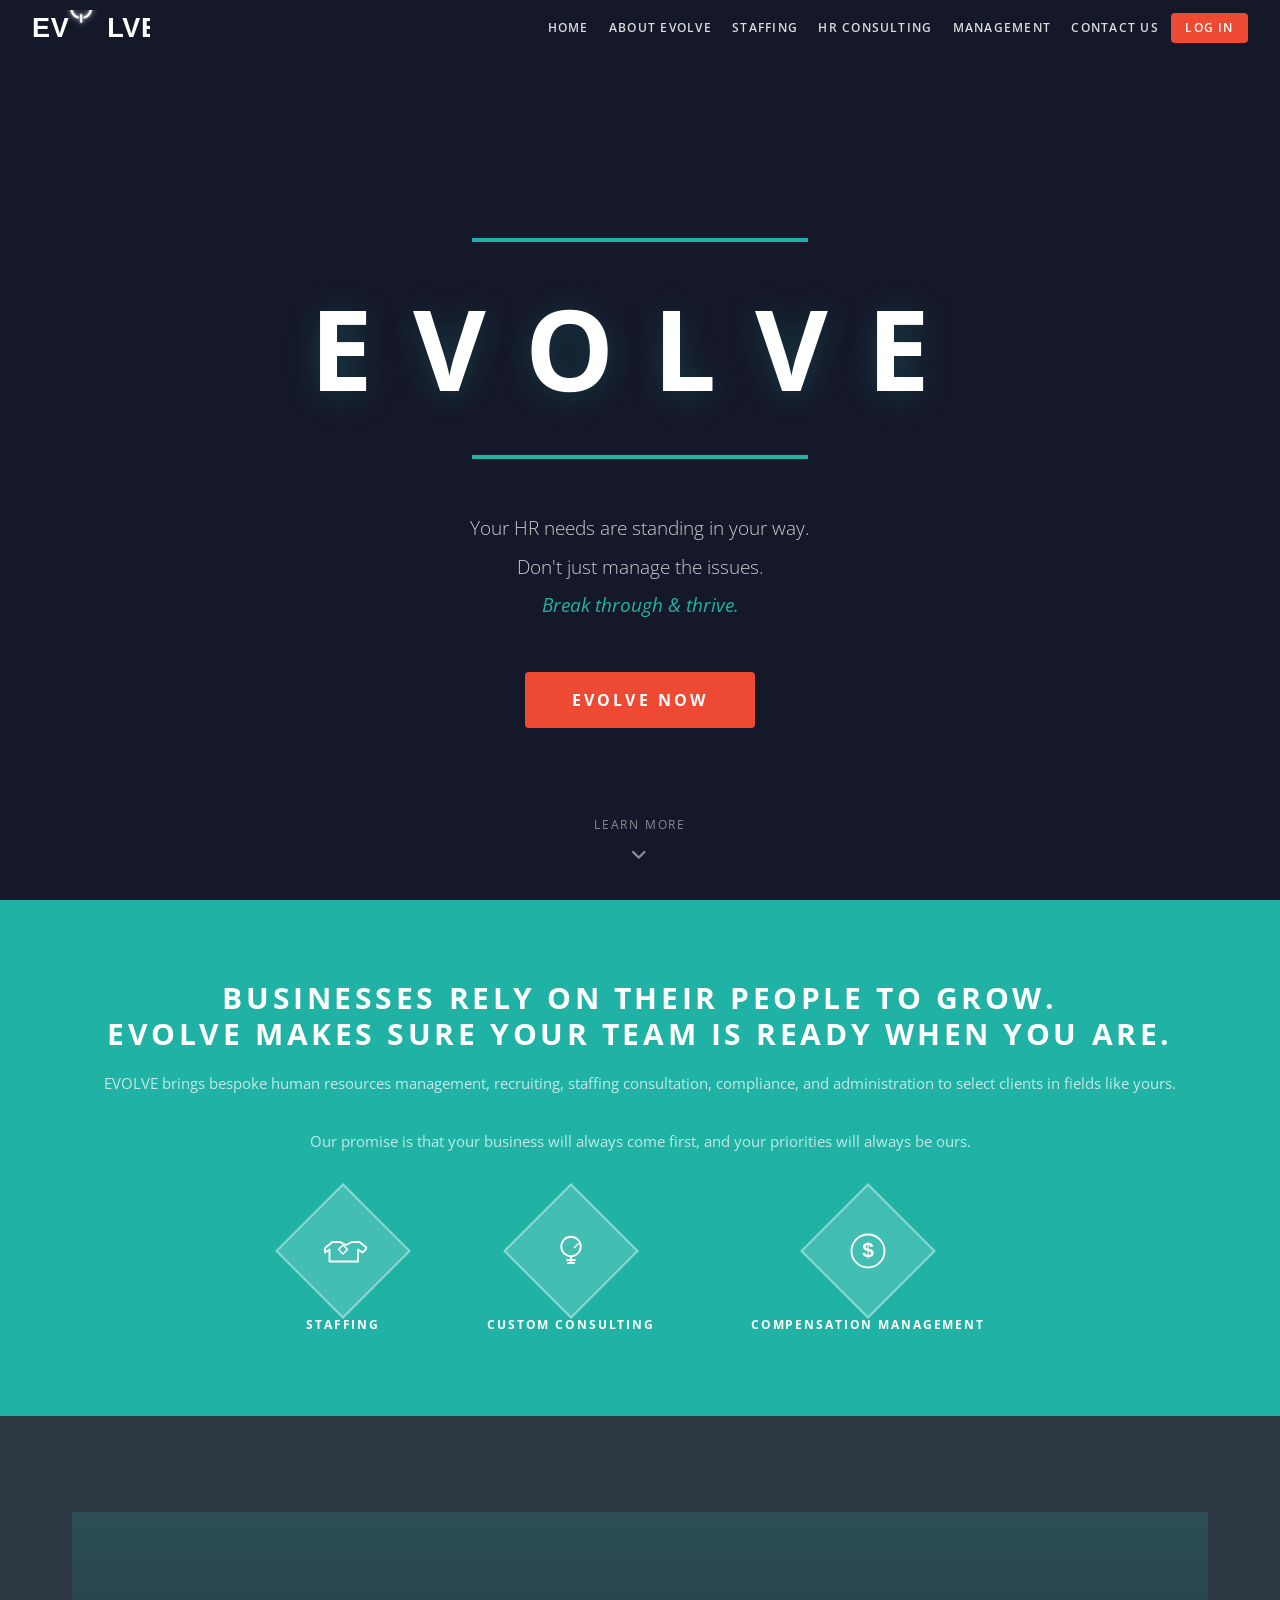
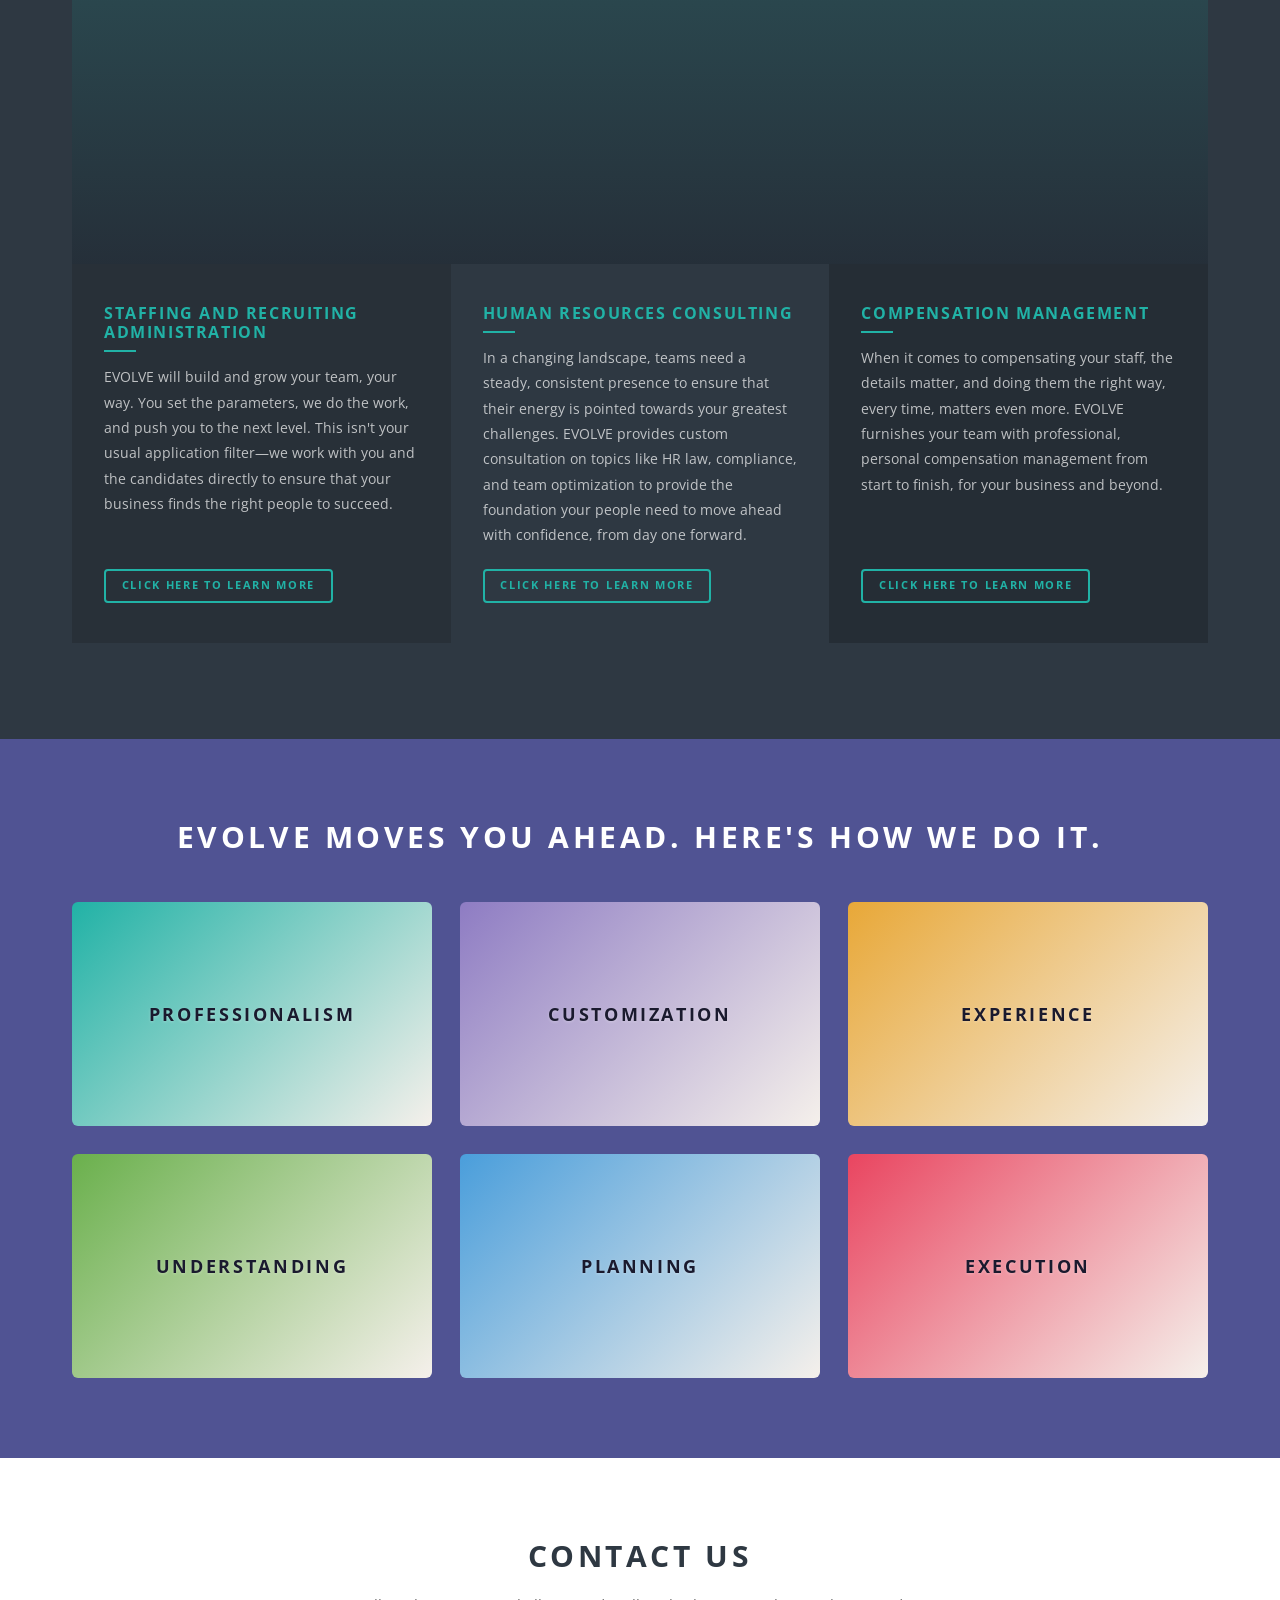
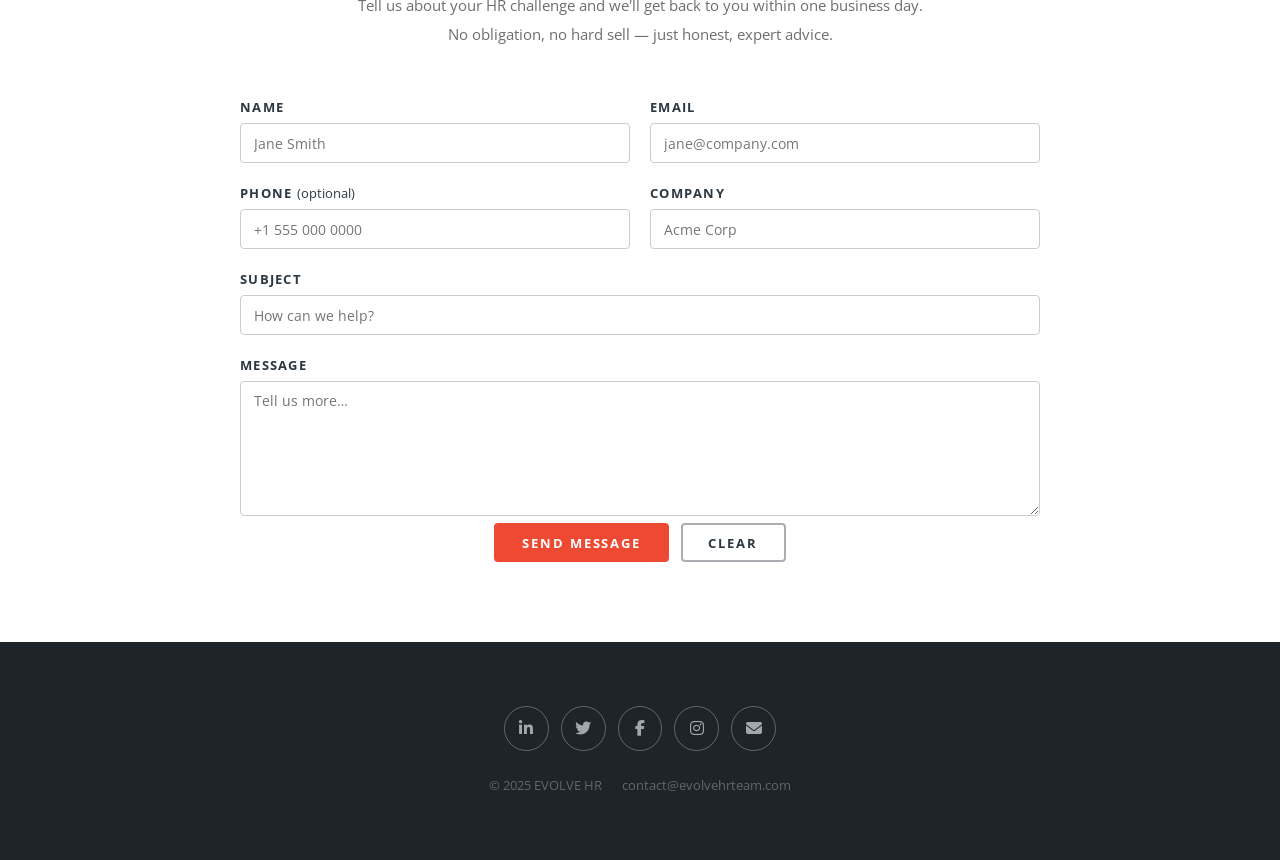
==== commit 12a8cf02: "Add animated SVG logo with power button pulsing inside the O - Created public/img/evolve-logo.svg: E" ====
--- a/public/index.html
+++ b/public/index.html
@@ -17,7 +17,7 @@
        HEADER
   ═══════════════════════════════════════ -->
   <header id="header" class="alt">
-    <h1><a href="index.html">EVOLVE</a></h1>
+    <h1><a href="index.html"><img src="img/evolve-logo.svg" alt="EVOLVE" class="site-logo" /></a></h1>
     <nav id="nav">
       <ul>
         <li><a href="#banner">Home</a></li>
@@ -330,7 +330,7 @@
           <li><input type="submit" value="Login" class="primary fit" /></li>
         </ul>
       </form>
-      <p class="auth-toggle">No account? <a href="#" onclick="switchTab('register'); return false;">Sign up free</a></p>
+      <p class="auth-toggle">Need an Evolve account? <a href="contact.html">Let us know!</a></p>
     </div>
 
     <div id="register-tab" class="auth-tab">
--- a/public/css/main.css
+++ b/public/css/main.css
@@ -80,8 +80,10 @@
 #header.alt { background: transparent; box-shadow: none; }
 
 #header h1 { font-size: 1rem; letter-spacing: 0.2em; margin: 0; text-transform: uppercase; }
-#header h1 a { color: #fff; font-weight: 700; }
+#header h1 a { color: #fff; font-weight: 700; display: inline-flex; align-items: center; }
 #header h1 a:hover { color: #21b2a6; }
+#header h1 a img.site-logo { height: 32px; width: auto; display: block; }
+#header h1 a:hover img.site-logo { filter: brightness(0.8) sepia(1) saturate(3) hue-rotate(145deg); }
 
 #nav { margin: 0; }
 #nav > ul {
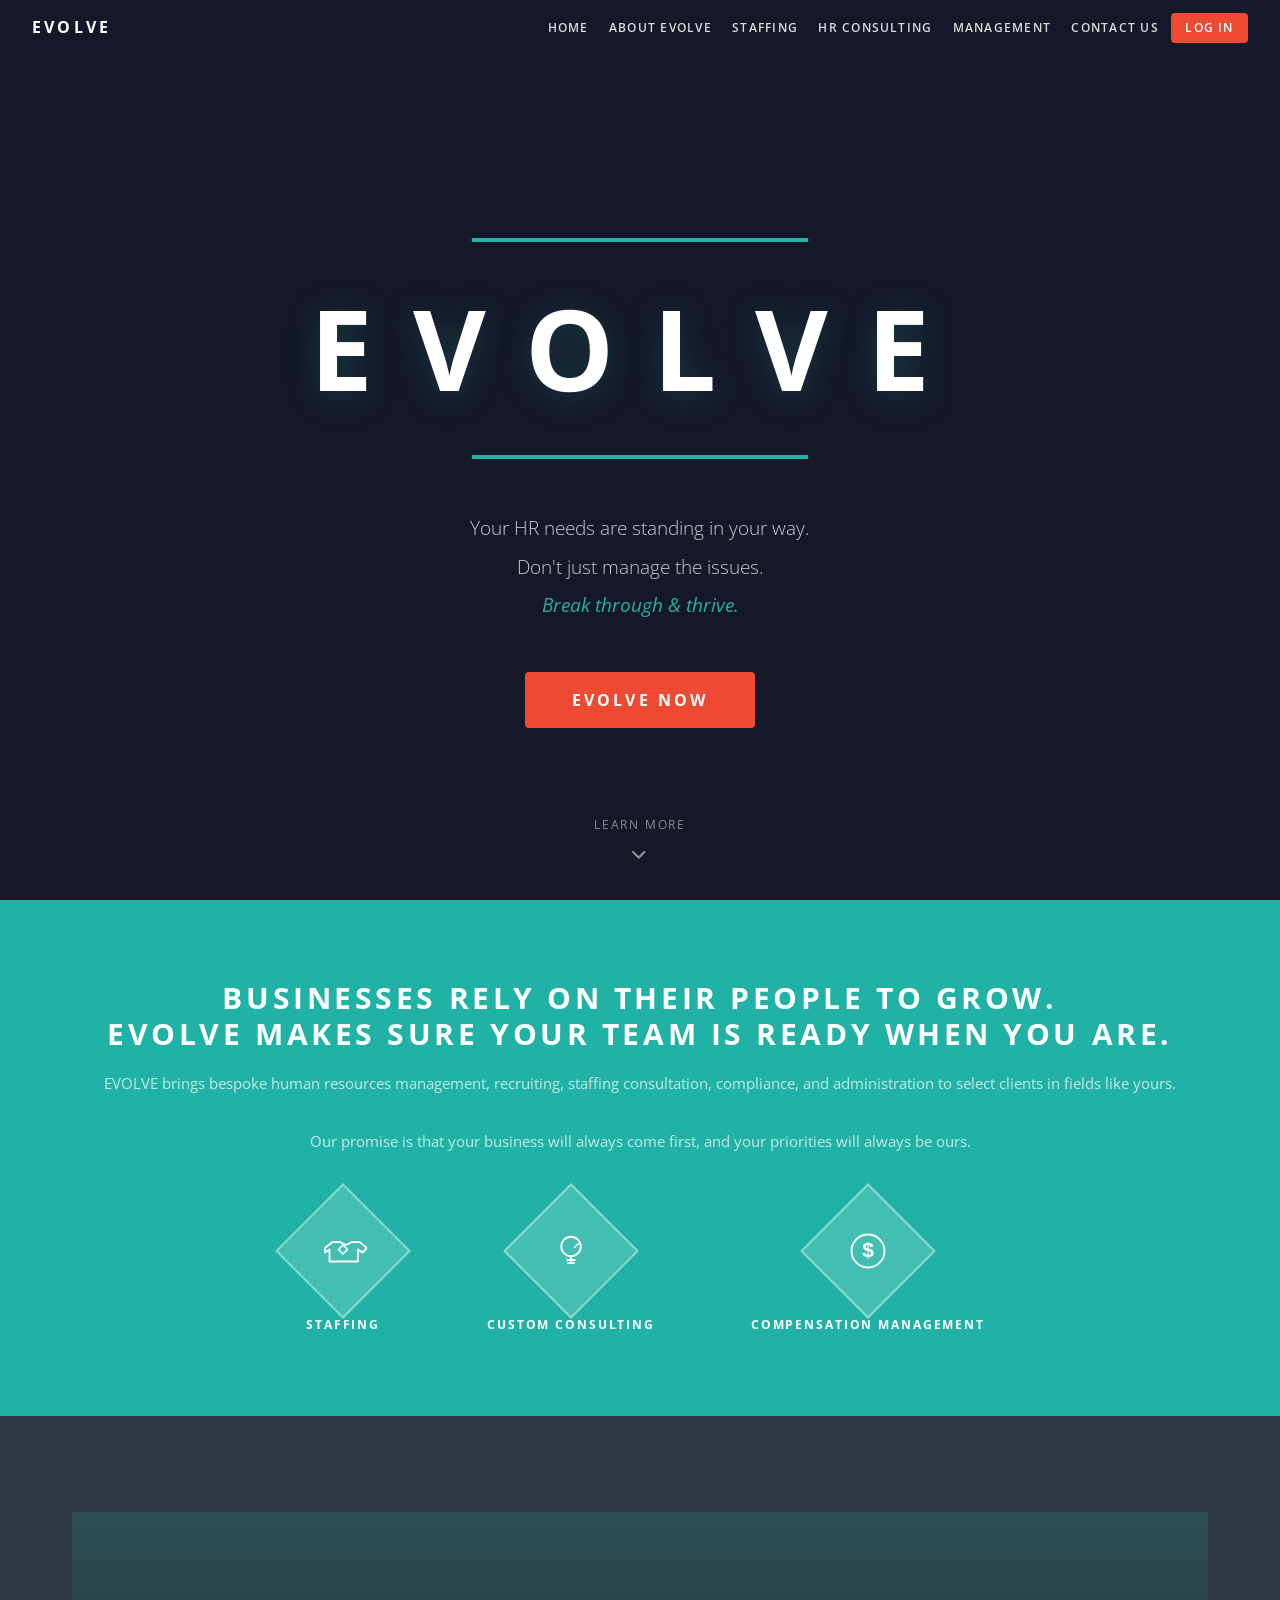
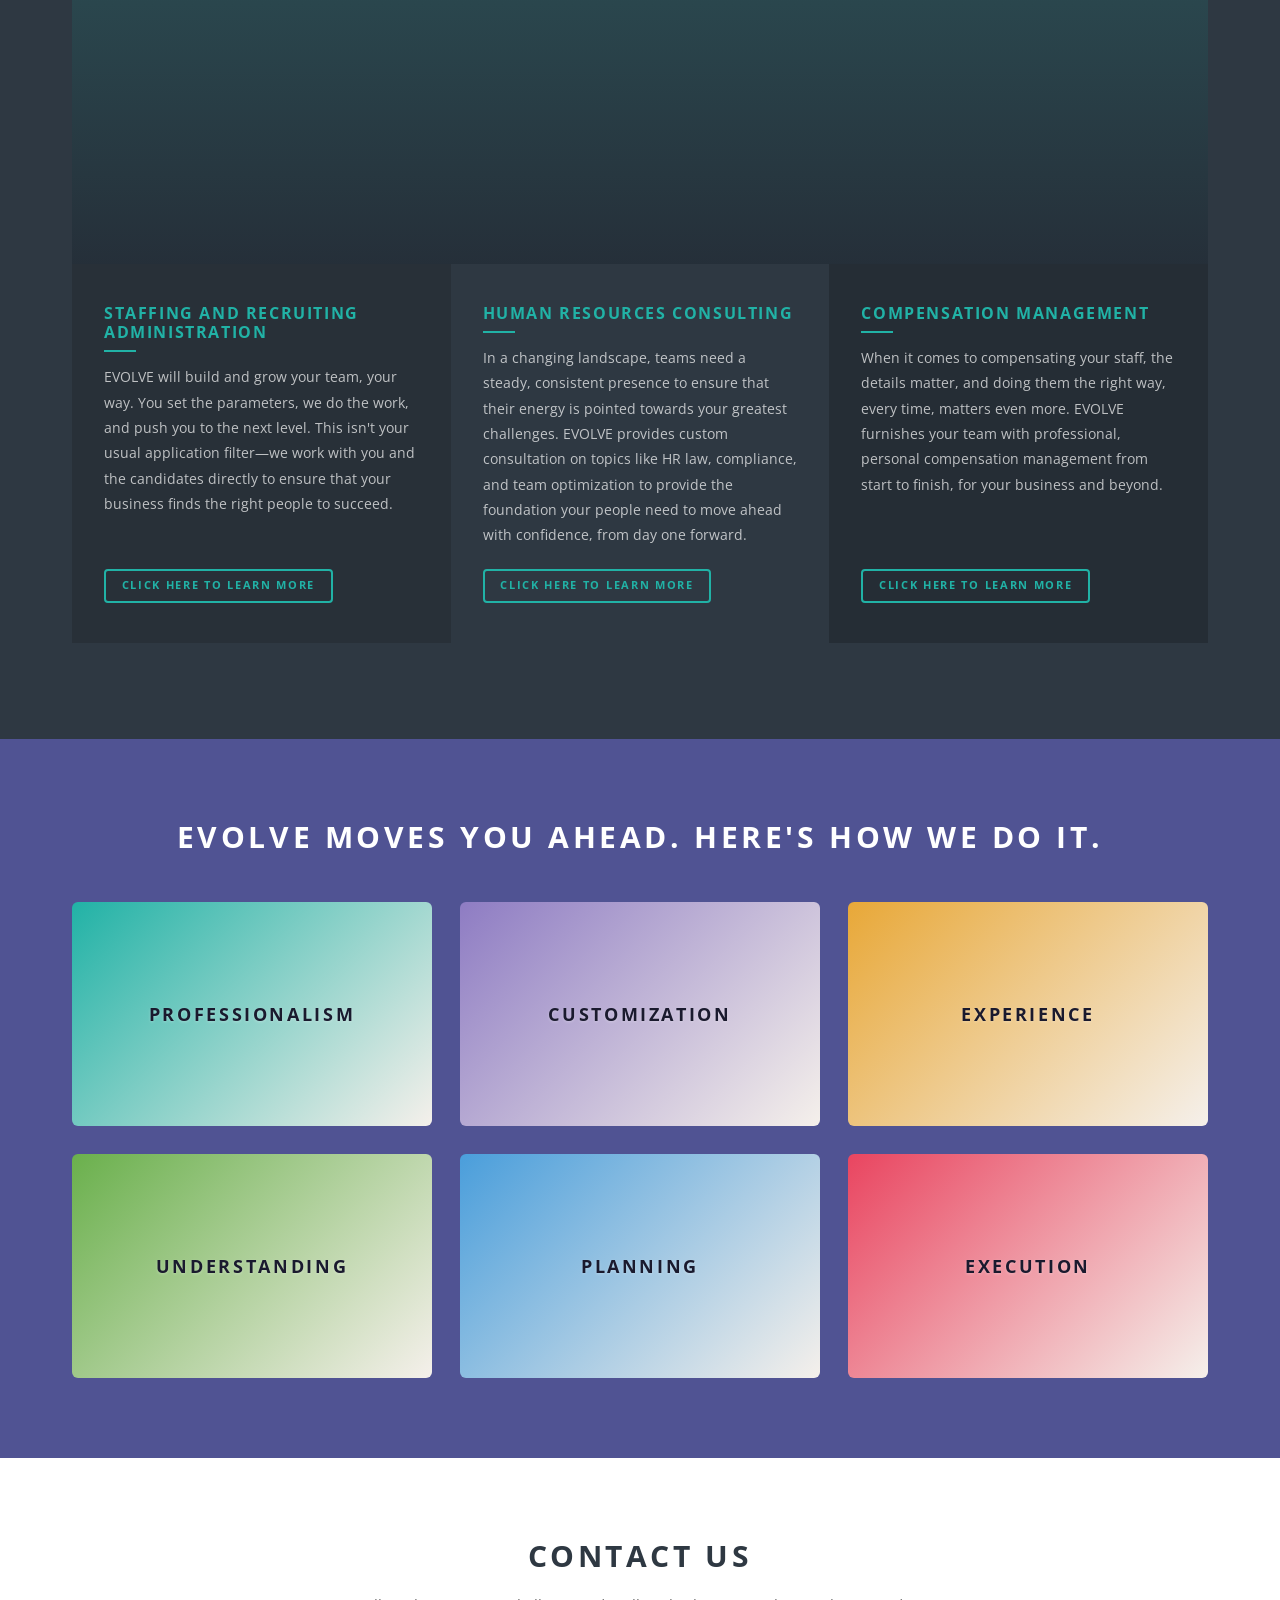
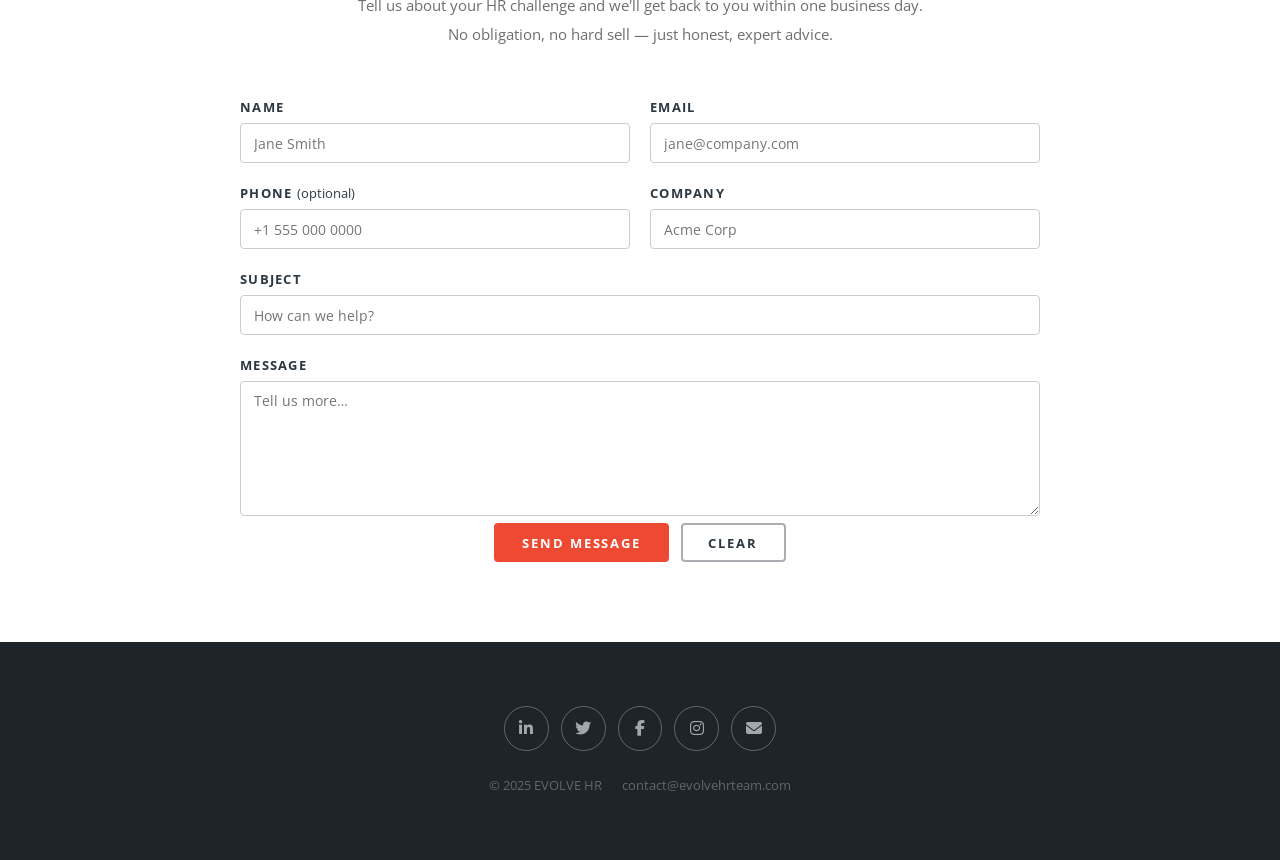
==== commit 6977b696: "Revert "Add animated SVG logo with power button pulsing inside the O" This reverts commit 12a8cf025d" ====
--- a/public/index.html
+++ b/public/index.html
@@ -17,7 +17,7 @@
        HEADER
   ═══════════════════════════════════════ -->
   <header id="header" class="alt">
-    <h1><a href="index.html"><img src="img/evolve-logo.svg" alt="EVOLVE" class="site-logo" /></a></h1>
+    <h1><a href="index.html">EVOLVE</a></h1>
     <nav id="nav">
       <ul>
         <li><a href="#banner">Home</a></li>
--- a/public/css/main.css
+++ b/public/css/main.css
@@ -80,10 +80,8 @@
 #header.alt { background: transparent; box-shadow: none; }
 
 #header h1 { font-size: 1rem; letter-spacing: 0.2em; margin: 0; text-transform: uppercase; }
-#header h1 a { color: #fff; font-weight: 700; display: inline-flex; align-items: center; }
+#header h1 a { color: #fff; font-weight: 700; }
 #header h1 a:hover { color: #21b2a6; }
-#header h1 a img.site-logo { height: 32px; width: auto; display: block; }
-#header h1 a:hover img.site-logo { filter: brightness(0.8) sepia(1) saturate(3) hue-rotate(145deg); }
 
 #nav { margin: 0; }
 #nav > ul {
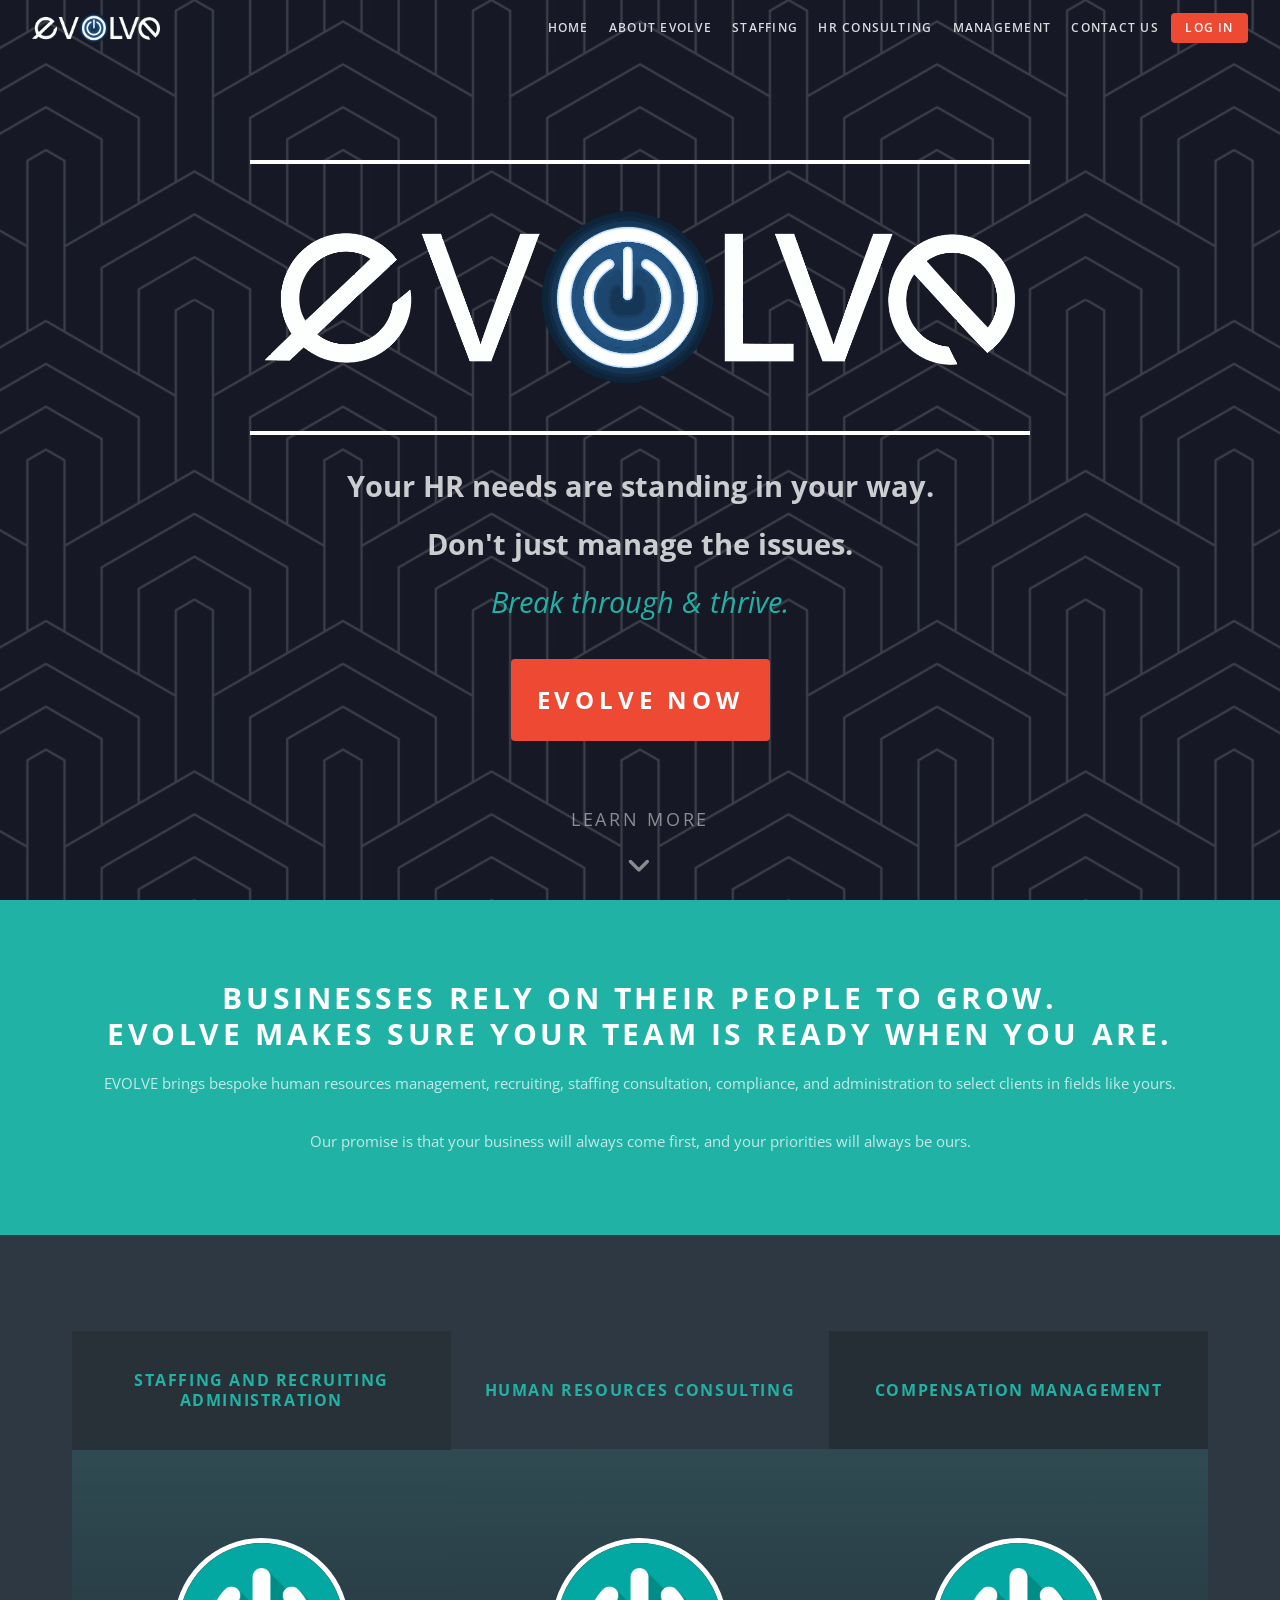
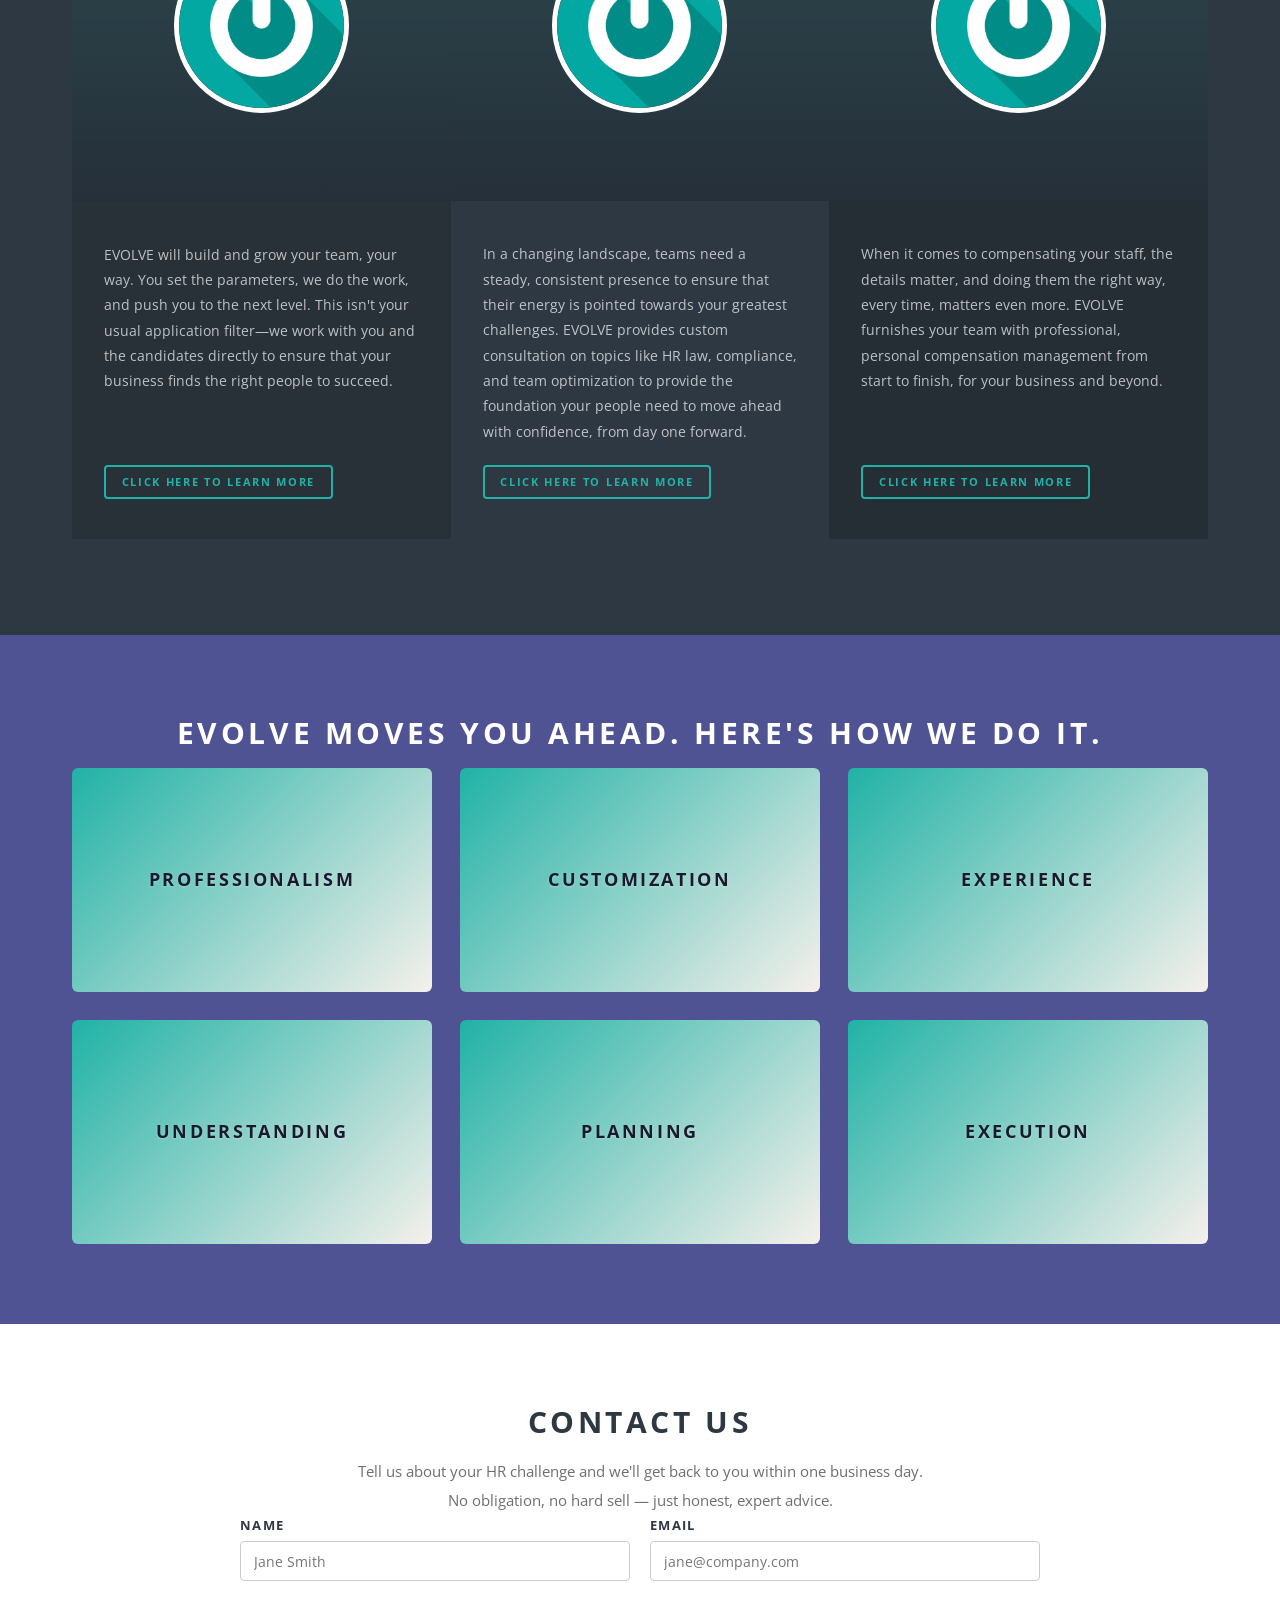
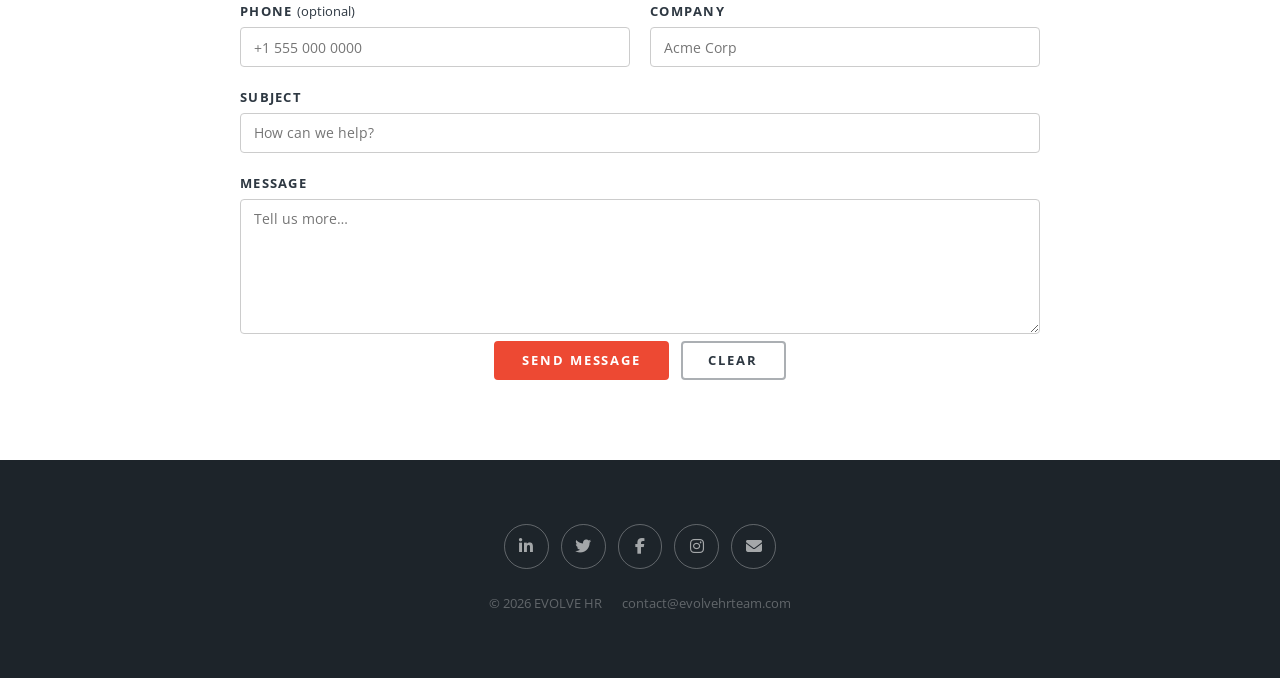
==== commit 631a627e: "feedback points fixed and pushed on 07_05_2026" ====
--- a/public/index.html
+++ b/public/index.html
@@ -1,397 +1,801 @@
-<!DOCTYPE HTML>
+<!doctype html>
 <html lang="en">
-<head>
-  <title>EVOLVE — Human Resources Solutions</title>
-  <meta charset="utf-8" />
-  <meta name="viewport" content="width=device-width, initial-scale=1, user-scalable=no" />
-  <link rel="preconnect" href="https://fonts.googleapis.com" />
-  <link rel="preconnect" href="https://fonts.gstatic.com" crossorigin />
-  <link rel="stylesheet" href="https://fonts.googleapis.com/css2?family=Open+Sans:ital,wght@0,300;0,400;0,600;0,700;1,300&display=swap" />
-  <link rel="stylesheet" href="https://cdnjs.cloudflare.com/ajax/libs/font-awesome/6.5.0/css/all.min.css" />
-  <link rel="stylesheet" href="css/main.css" />
-</head>
-<body class="landing is-preload">
-<div id="page-wrapper">
-
-  <!-- ═══════════════════════════════════════
+  <head>
+    <title>EVOLVE — Human Resources Solutions</title>
+    <meta charset="utf-8" />
+    <meta
+      name="viewport"
+      content="width=device-width, initial-scale=1, user-scalable=no"
+    />
+    <link rel="shortcut icon" href="images/favicon.png" type="image/x-icon">
+    <link rel="preconnect" href="https://fonts.googleapis.com" />
+    <link rel="preconnect" href="https://fonts.gstatic.com" crossorigin />
+    <link
+      rel="stylesheet"
+      href="https://fonts.googleapis.com/css2?family=Open+Sans:ital,wght@0,300;0,400;0,600;0,700;1,300&display=swap"
+    />
+    <link
+      rel="stylesheet"
+      href="https://cdnjs.cloudflare.com/ajax/libs/font-awesome/6.5.0/css/all.min.css"
+    />
+    <link rel="stylesheet" href="css/main.css" />
+  </head>
+  <body class="landing is-preload">
+    <div id="page-wrapper">
+      <!-- ═══════════════════════════════════════
        HEADER
   ═══════════════════════════════════════ -->
-  <header id="header" class="alt">
-    <h1><a href="index.html">EVOLVE</a></h1>
-    <nav id="nav">
-      <ul>
-        <li><a href="#banner">Home</a></li>
-        <li><a href="about.html">About Evolve</a></li>
-        <li><a href="staffing.html">Staffing</a></li>
-        <li><a href="consulting.html">HR Consulting</a></li>
-        <li><a href="management.html">Management</a></li>
-        <li><a href="contact.html">Contact Us</a></li>
-        <li class="special">
-          <a href="#menu" class="menuToggle"><span>Menu</span></a>
-          <div id="menu">
-            <ul>
-              <li><a href="#banner">Home</a></li>
-              <li><a href="about.html">About Evolve</a></li>
-              <li><a href="staffing.html">Staffing</a></li>
-              <li><a href="consulting.html">HR Consulting</a></li>
-              <li><a href="management.html">Management</a></li>
-              <li><a href="contact.html">Contact Us</a></li>
-              <li class="menu-separator"><a href="#" onclick="goToAuth(); return false;" id="nav-login-btn-mobile">Log In</a></li>
-            </ul>
-          </div>
-        </li>
-        <li><a href="#" class="button primary small" onclick="goToAuth(); return false;" id="nav-login-btn">Log In</a></li>
-      </ul>
-    </nav>
-  </header>
-
-  <!-- ═══════════════════════════════════════
+      <header id="header" class="alt">
+        <h1>
+          <a href="index.html">
+            <!-- EVOLVE -->
+            <img src="images/evolvo_glow.gif" alt="EVOLVE Logo" />
+          </a>
+        </h1>
+        <nav id="nav">
+          <ul>
+            <li><a href="#banner">Home</a></li>
+            <li><a href="about.html">About Evolve</a></li>
+            <li><a href="staffing.html">Staffing</a></li>
+            <li><a href="consulting.html">HR Consulting</a></li>
+            <li><a href="management.html">Management</a></li>
+            <li><a href="contact.html">Contact Us</a></li>
+            <li class="special">
+              <a href="#menu" class="menuToggle"><span>Menu</span></a>
+              <div id="menu">
+                <ul>
+                  <li><a href="#banner">Home</a></li>
+                  <li><a href="about.html">About Evolve</a></li>
+                  <li><a href="staffing.html">Staffing</a></li>
+                  <li><a href="consulting.html">HR Consulting</a></li>
+                  <li><a href="management.html">Management</a></li>
+                  <li><a href="contact.html">Contact Us</a></li>
+                  <li class="menu-separator">
+                    <a
+                      href="#"
+                      onclick="
+                        goToAuth();
+                        return false;
+                      "
+                      id="nav-login-btn-mobile"
+                      >Log In</a
+                    >
+                  </li>
+                </ul>
+              </div>
+            </li>
+            <li>
+              <a
+                href="#"
+                class="button primary small"
+                onclick="
+                  goToAuth();
+                  return false;
+                "
+                id="nav-login-btn"
+                >Log In</a
+              >
+            </li>
+          </ul>
+        </nav>
+      </header>
+
+      <!-- ═══════════════════════════════════════
        BANNER — Hero
   ═══════════════════════════════════════ -->
-  <section id="banner">
-    <div class="inner">
-      <h2 class="hero-title">EVOLVE</h2>
-      <p class="hero-sub">
-        Your HR needs are standing in your way.<br />
-        Don't just manage the issues.<br />
-        <em>Break through &amp; thrive.</em>
-      </p>
-      <ul class="actions special">
-        <li><a href="#" class="button primary large" onclick="goToAuth(); return false;">EVOLVE NOW</a></li>
-      </ul>
-    </div>
-    <a href="#about" class="more scrolly">Learn More</a>
-  </section>
-
-  <!-- ═══════════════════════════════════════
+      <section id="banner">
+        <div class="inner">
+          <!-- <h2 class="hero-title">EVOLVE</h2> -->
+          <h2 class="hero-title">
+            <img src="images/evolvo_glow.gif" alt="" />
+          </h2>
+          <p class="hero-sub">
+            Your HR needs are standing in your way.<br />
+            Don't just manage the issues.<br />
+            <em>Break through &amp; thrive.</em>
+          </p>
+          <ul class="actions special">
+            <li>
+              <a
+                href="#"
+                class="button primary large"
+                onclick="
+                  goToAuth();
+                  return false;
+                "
+                >EVOLVE NOW</a
+              >
+            </li>
+          </ul>
+        </div>
+        <a href="#about" class="more scrolly">Learn More</a>
+      </section>
+
+      <!-- ═══════════════════════════════════════
        ABOUT — Turquoise block
   ═══════════════════════════════════════ -->
-  <section id="about" class="wrapper style1 special">
-    <div class="inner">
-      <header class="major">
-        <h2>Businesses rely on their people to grow.<br />EVOLVE makes sure your team is ready when you are.</h2>
-        <p>
-          EVOLVE brings bespoke human resources management, recruiting, staffing consultation,
-          compliance, and administration to select clients in fields like yours.<br /><br />
-          Our promise is that your business will always come first,
-          and your priorities will always be ours.
-        </p>
-      </header>
-
-      <!-- Diamond icons -->
-      <ul class="icons-diamond">
-        <li>
-          <a href="staffing.html" class="diamond-icon">
-            <span class="diamond-shape">
-              <!-- Handshake SVG -->
-              <svg viewBox="0 0 64 64" xmlns="http://www.w3.org/2000/svg" aria-hidden="true">
-                <g class="icon-default">
-                  <path d="M8 28l10-8h10l8 4 8-4h10l10 8-6 6-6-4v16H14V30l-6 4z" stroke="currentColor" stroke-width="2.5" fill="none" stroke-linejoin="round"/>
-                  <path d="M32 24l-6 6 6 6 6-6z" stroke="currentColor" stroke-width="2" fill="none"/>
-                </g>
-                <g class="icon-hover">
-                  <path d="M8 28l10-8h10l8 4 8-4h10l10 8-6 6-6-4v16H14V30l-6 4z" fill="currentColor" opacity=".9"/>
-                  <path d="M32 24l-6 6 6 6 6-6z" fill="white" opacity=".8"/>
-                </g>
-              </svg>
-            </span>
-            <span class="diamond-label">Staffing</span>
-          </a>
-        </li>
-        <li>
-          <a href="consulting.html" class="diamond-icon">
-            <span class="diamond-shape">
-              <!-- Light bulb SVG -->
-              <svg viewBox="0 0 64 64" xmlns="http://www.w3.org/2000/svg" aria-hidden="true">
-                <g class="icon-default">
-                  <circle cx="32" cy="26" r="13" stroke="currentColor" stroke-width="2.5" fill="none"/>
-                  <line x1="32" y1="39" x2="32" y2="48" stroke="currentColor" stroke-width="2.5"/>
-                  <line x1="26" y1="44" x2="38" y2="44" stroke="currentColor" stroke-width="2.5"/>
-                  <line x1="27" y1="48" x2="37" y2="48" stroke="currentColor" stroke-width="2.5"/>
-                  <line x1="36" y1="28" x2="42" y2="22" stroke="currentColor" stroke-width="2"/>
-                </g>
-                <g class="icon-hover">
-                  <circle cx="32" cy="26" r="13" fill="currentColor"/>
-                  <line x1="32" y1="39" x2="32" y2="48" stroke="white" stroke-width="2.5"/>
-                  <line x1="26" y1="44" x2="38" y2="44" stroke="white" stroke-width="2.5"/>
-                  <line x1="27" y1="48" x2="37" y2="48" stroke="white" stroke-width="2.5"/>
-                  <line x1="36" y1="28" x2="42" y2="22" stroke="white" stroke-width="2"/>
-                </g>
-              </svg>
-            </span>
-            <span class="diamond-label">Custom Consulting</span>
-          </a>
-        </li>
-        <li>
-          <a href="management.html" class="diamond-icon">
-            <span class="diamond-shape">
-              <!-- Dollar sign SVG -->
-              <svg viewBox="0 0 64 64" xmlns="http://www.w3.org/2000/svg" aria-hidden="true">
-                <g class="icon-default">
-                  <circle cx="32" cy="32" r="22" stroke="currentColor" stroke-width="2.5" fill="none"/>
-                  <text x="32" y="40" text-anchor="middle" font-size="28" font-weight="700" fill="currentColor" font-family="Arial,sans-serif">$</text>
-                </g>
-                <g class="icon-hover">
-                  <circle cx="32" cy="32" r="22" fill="currentColor"/>
-                  <text x="32" y="40" text-anchor="middle" font-size="28" font-weight="700" fill="white" font-family="Arial,sans-serif">$</text>
-                </g>
-              </svg>
-            </span>
-            <span class="diamond-label">Compensation Management</span>
-          </a>
-        </li>
-      </ul>
-    </div>
-  </section>
-
-  <!-- ═══════════════════════════════════════
+      <section id="about" class="wrapper style1 special">
+        <div class="inner">
+          <header class="major">
+            <h2>
+              Businesses rely on their people to grow.<br />EVOLVE makes sure
+              your team is ready when you are.
+            </h2>
+            <p>
+              EVOLVE brings bespoke human resources management, recruiting,
+              staffing consultation, compliance, and administration to select
+              clients in fields like yours.<br /><br />
+              Our promise is that your business will always come first, and your
+              priorities will always be ours.
+            </p>
+          </header>
+
+          <!-- Diamond icons -->
+          <ul class="icons-diamond d-none">
+            <li>
+              <a href="staffing.html" class="diamond-icon">
+                <span class="diamond-shape">
+                  <!-- Handshake SVG -->
+                  <svg
+                    viewBox="0 0 64 64"
+                    xmlns="http://www.w3.org/2000/svg"
+                    aria-hidden="true"
+                  >
+                    <g class="icon-default">
+                      <path
+                        d="M8 28l10-8h10l8 4 8-4h10l10 8-6 6-6-4v16H14V30l-6 4z"
+                        stroke="currentColor"
+                        stroke-width="2.5"
+                        fill="none"
+                        stroke-linejoin="round"
+                      />
+                      <path
+                        d="M32 24l-6 6 6 6 6-6z"
+                        stroke="currentColor"
+                        stroke-width="2"
+                        fill="none"
+                      />
+                    </g>
+                    <g class="icon-hover">
+                      <path
+                        d="M8 28l10-8h10l8 4 8-4h10l10 8-6 6-6-4v16H14V30l-6 4z"
+                        fill="currentColor"
+                        opacity=".9"
+                      />
+                      <path
+                        d="M32 24l-6 6 6 6 6-6z"
+                        fill="white"
+                        opacity=".8"
+                      />
+                    </g>
+                  </svg>
+                </span>
+                <span class="diamond-label">Staffing</span>
+              </a>
+            </li>
+            <li>
+              <a href="consulting.html" class="diamond-icon">
+                <span class="diamond-shape">
+                  <!-- Light bulb SVG -->
+                  <svg
+                    viewBox="0 0 64 64"
+                    xmlns="http://www.w3.org/2000/svg"
+                    aria-hidden="true"
+                  >
+                    <g class="icon-default">
+                      <circle
+                        cx="32"
+                        cy="26"
+                        r="13"
+                        stroke="currentColor"
+                        stroke-width="2.5"
+                        fill="none"
+                      />
+                      <line
+                        x1="32"
+                        y1="39"
+                        x2="32"
+                        y2="48"
+                        stroke="currentColor"
+                        stroke-width="2.5"
+                      />
+                      <line
+                        x1="26"
+                        y1="44"
+                        x2="38"
+                        y2="44"
+                        stroke="currentColor"
+                        stroke-width="2.5"
+                      />
+                      <line
+                        x1="27"
+                        y1="48"
+                        x2="37"
+                        y2="48"
+                        stroke="currentColor"
+                        stroke-width="2.5"
+                      />
+                      <line
+                        x1="36"
+                        y1="28"
+                        x2="42"
+                        y2="22"
+                        stroke="currentColor"
+                        stroke-width="2"
+                      />
+                    </g>
+                    <g class="icon-hover">
+                      <circle cx="32" cy="26" r="13" fill="currentColor" />
+                      <line
+                        x1="32"
+                        y1="39"
+                        x2="32"
+                        y2="48"
+                        stroke="white"
+                        stroke-width="2.5"
+                      />
+                      <line
+                        x1="26"
+                        y1="44"
+                        x2="38"
+                        y2="44"
+                        stroke="white"
+                        stroke-width="2.5"
+                      />
+                      <line
+                        x1="27"
+                        y1="48"
+                        x2="37"
+                        y2="48"
+                        stroke="white"
+                        stroke-width="2.5"
+                      />
+                      <line
+                        x1="36"
+                        y1="28"
+                        x2="42"
+                        y2="22"
+                        stroke="white"
+                        stroke-width="2"
+                      />
+                    </g>
+                  </svg>
+                </span>
+                <span class="diamond-label">Custom Consulting</span>
+              </a>
+            </li>
+            <li>
+              <a href="management.html" class="diamond-icon">
+                <span class="diamond-shape">
+                  <!-- Dollar sign SVG -->
+                  <svg
+                    viewBox="0 0 64 64"
+                    xmlns="http://www.w3.org/2000/svg"
+                    aria-hidden="true"
+                  >
+                    <g class="icon-default">
+                      <circle
+                        cx="32"
+                        cy="32"
+                        r="22"
+                        stroke="currentColor"
+                        stroke-width="2.5"
+                        fill="none"
+                      />
+                      <text
+                        x="32"
+                        y="40"
+                        text-anchor="middle"
+                        font-size="28"
+                        font-weight="700"
+                        fill="currentColor"
+                        font-family="Arial,sans-serif"
+                      >
+                        $
+                      </text>
+                    </g>
+                    <g class="icon-hover">
+                      <circle cx="32" cy="32" r="22" fill="currentColor" />
+                      <text
+                        x="32"
+                        y="40"
+                        text-anchor="middle"
+                        font-size="28"
+                        font-weight="700"
+                        fill="white"
+                        font-family="Arial,sans-serif"
+                      >
+                        $
+                      </text>
+                    </g>
+                  </svg>
+                </span>
+                <span class="diamond-label">Compensation Management</span>
+              </a>
+            </li>
+          </ul>
+        </div>
+      </section>
+
+      <!-- ═══════════════════════════════════════
        SERVICES — Video sub-boxes
   ═══════════════════════════════════════ -->
-  <section id="services" class="wrapper style-video">
-    <div class="inner">
-      <div class="video-boxes">
-
-        <article class="video-box">
-          <div class="video-wrap">
-            <video autoplay muted loop playsinline>
-              <source src="https://videos.pexels.com/video-files/3195440/3195440-uhd_2560_1440_25fps.mp4" type="video/mp4" />
-            </video>
-            <div class="video-overlay"></div>
+      <section id="services" class="wrapper style-video">
+        <div class="inner">
+          <div class="video-boxes">
+            <article class="video-box">
+              <div class="video-head">
+                <h3>Staffing and Recruiting Administration</h3>
+              </div>
+              <div class="video-wrap">
+                <video autoplay muted loop playsinline>
+                  <source
+                    src="https://videos.pexels.com/video-files/3195440/3195440-uhd_2560_1440_25fps.mp4"
+                    type="video/mp4"
+                  />
+                </video>
+                <div class="video-overlay">
+                  <a href="staffing.html">
+                    <img src="images/power-icon.png" alt="Power Icon" />
+                  </a>
+                </div>
+              </div>
+              <div class="video-content">
+                <!-- <h3>Staffing and Recruiting Administration</h3> -->
+                <p>
+                  EVOLVE will build and grow your team, your way. You set the
+                  parameters, we do the work, and push you to the next level.
+                  This isn't your usual application filter—we work with you and
+                  the candidates directly to ensure that your business finds the
+                  right people to succeed.
+                </p>
+                <a href="staffing.html" class="button small"
+                  >Click here to learn more</a
+                >
+              </div>
+            </article>
+
+            <article class="video-box">
+              <div class="video-head">
+                <h3>Human Resources Consulting</h3>
+              </div>
+              <div class="video-wrap">
+                <video autoplay muted loop playsinline>
+                  <source
+                    src="https://media.istockphoto.com/id/1347162924/video/4k-video-footage-of-a-young-businesswoman-holding-her-laptop-while-giving-a-business.mp4?s=mp4-640x640-is&k=20&c=Oh5kWOwcKz78ePfpMN3eYlvMd5Sy3Hy-RUb7c1ycPJM="
+                    type="video/mp4"
+                  />
+                </video>
+                <div class="video-overlay">
+                  <a href="consulting.html">
+                    <img src="images/power-icon.png" alt="Power Icon" />
+                  </a>
+                </div>
+              </div>
+              <div class="video-content">
+                <!-- <h3>Human Resources Consulting</h3> -->
+                <p>
+                  In a changing landscape, teams need a steady, consistent
+                  presence to ensure that their energy is pointed towards your
+                  greatest challenges. EVOLVE provides custom consultation on
+                  topics like HR law, compliance, and team optimization to
+                  provide the foundation your people need to move ahead with
+                  confidence, from day one forward.
+                </p>
+                <a href="consulting.html" class="button small"
+                  >Click here to learn more</a
+                >
+              </div>
+            </article>
+
+            <article class="video-box">
+              <div class="video-head">
+                <h3>Compensation Management</h3>
+              </div>
+              <div class="video-wrap">
+                <video autoplay muted loop playsinline>
+                  <source
+                    src="https://media.gettyimages.com/id/2236034442/video/women-handling-business-documents.mp4?s=mp4-640x640-gi&k=20&c=icRR1RumQmE-UbvjqEZjyQuxd7jbvKbImkrnbfwPQFA="
+                    type="video/mp4"
+                  />
+                </video>
+                <div class="video-overlay">
+                  <a href="management.html">
+                    <img src="images/power-icon.png" alt="Power Icon" />
+                  </a>
+                </div>
+              </div>
+              <div class="video-content">
+                <!-- <h3>Compensation Management</h3> -->
+                <p>
+                  When it comes to compensating your staff, the details matter,
+                  and doing them the right way, every time, matters even more.
+                  EVOLVE furnishes your team with professional, personal
+                  compensation management from start to finish, for your
+                  business and beyond.
+                </p>
+                <a href="management.html" class="button small"
+                  >Click here to learn more</a
+                >
+              </div>
+            </article>
           </div>
-          <div class="video-content">
-            <h3>Staffing and Recruiting Administration</h3>
-            <p>EVOLVE will build and grow your team, your way. You set the parameters, we do the work, and push you to the next level. This isn't your usual application filter—we work with you and the candidates directly to ensure that your business finds the right people to succeed.</p>
-            <a href="staffing.html" class="button small">Click here to learn more</a>
+        </div>
+      </section>
+
+      <!-- ═══════════════════════════════════════
+       VALUE PROPS — Purple hover boxes
+  ═══════════════════════════════════════ -->
+      <section id="values" class="wrapper style3 special">
+        <div class="inner">
+          <header class="major">
+            <h2>EVOLVE MOVES YOU AHEAD. HERE'S HOW WE DO IT.</h2>
+          </header>
+          <div class="value-grid">
+            <div class="value-card" style="--grad-from: #21b2a6">
+              <div class="value-front"><h3>Professionalism</h3></div>
+              <div class="value-back">
+                <p>
+                  Our professionalism is our hallmark. Clients are our focus.
+                  We're here to make it work.
+                </p>
+              </div>
+            </div>
+
+            <div class="value-card" style="--grad-from: #21b2a6">
+              <div class="value-front"><h3>Customization</h3></div>
+              <div class="value-back">
+                <p>
+                  First and foremost, our team is trained to listen and respond.
+                  Evolve does more than just churn out the same solutions.
+                </p>
+              </div>
+            </div>
+
+            <div class="value-card" style="--grad-from: #21b2a6">
+              <div class="value-front"><h3>Experience</h3></div>
+              <div class="value-back">
+                <p>
+                  With nearly three decades under our collective management
+                  team, Evolve has seen it and handled it, and has the know-how
+                  your team needs.
+                </p>
+              </div>
+            </div>
+
+            <div class="value-card" style="--grad-from: #21b2a6">
+              <div class="value-front"><h3>Understanding</h3></div>
+              <div class="value-back">
+                <p>
+                  Evolution is about progress, and we work with you to make sure
+                  your business moves with the changing seasons you find.
+                </p>
+              </div>
+            </div>
+
+            <div class="value-card" style="--grad-from: #21b2a6">
+              <div class="value-front"><h3>Planning</h3></div>
+              <div class="value-back">
+                <p>
+                  Ultimately, we plan to succeed with you, and share that plan
+                  every step of the way.
+                </p>
+              </div>
+            </div>
+
+            <div class="value-card" style="--grad-from: #21b2a6">
+              <div class="value-front"><h3>Execution</h3></div>
+              <div class="value-back">
+                <p>
+                  We don't just say it—we actually do it. On time, on budget,
+                  and with great communication.
+                </p>
+              </div>
+            </div>
           </div>
-        </article>
-
-        <article class="video-box">
-          <div class="video-wrap">
-            <video autoplay muted loop playsinline>
-              <source src="https://media.istockphoto.com/id/1347162924/video/4k-video-footage-of-a-young-businesswoman-holding-her-laptop-while-giving-a-business.mp4?s=mp4-640x640-is&k=20&c=Oh5kWOwcKz78ePfpMN3eYlvMd5Sy3Hy-RUb7c1ycPJM=" type="video/mp4" />
-            </video>
-            <div class="video-overlay"></div>
-          </div>
-          <div class="video-content">
-            <h3>Human Resources Consulting</h3>
-            <p>In a changing landscape, teams need a steady, consistent presence to ensure that their energy is pointed towards your greatest challenges. EVOLVE provides custom consultation on topics like HR law, compliance, and team optimization to provide the foundation your people need to move ahead with confidence, from day one forward.</p>
-            <a href="consulting.html" class="button small">Click here to learn more</a>
-          </div>
-        </article>
-
-        <article class="video-box">
-          <div class="video-wrap">
-            <video autoplay muted loop playsinline>
-              <source src="https://media.gettyimages.com/id/2236034442/video/women-handling-business-documents.mp4?s=mp4-640x640-gi&k=20&c=icRR1RumQmE-UbvjqEZjyQuxd7jbvKbImkrnbfwPQFA=" type="video/mp4" />
-            </video>
-            <div class="video-overlay"></div>
-          </div>
-          <div class="video-content">
-            <h3>Compensation Management</h3>
-            <p>When it comes to compensating your staff, the details matter, and doing them the right way, every time, matters even more. EVOLVE furnishes your team with professional, personal compensation management from start to finish, for your business and beyond.</p>
-            <a href="management.html" class="button small">Click here to learn more</a>
-          </div>
-        </article>
-
+        </div>
+      </section>
+
+      <!-- ═══════════════════════════════════════
+       CONTACT SECTION
+  ═══════════════════════════════════════ -->
+      <section id="contact-section" class="wrapper style5">
+        <div class="inner">
+          <header class="major">
+            <h2>Contact Us</h2>
+            <p>
+              Tell us about your HR challenge and we'll get back to you within
+              one business day.<br />
+              No obligation, no hard sell — just honest, expert advice.
+            </p>
+          </header>
+          <form id="contact-form" class="contact-form" method="post">
+            <div class="fields">
+              <div class="field half">
+                <label for="contact-name">Name</label>
+                <input
+                  type="text"
+                  name="name"
+                  id="contact-name"
+                  placeholder="Jane Smith"
+                  required
+                />
+              </div>
+              <div class="field half">
+                <label for="contact-email">Email</label>
+                <input
+                  type="email"
+                  name="email"
+                  id="contact-email"
+                  placeholder="jane@company.com"
+                  required
+                />
+              </div>
+              <div class="field half">
+                <label for="contact-phone"
+                  >Phone
+                  <span
+                    style="
+                      font-weight: 400;
+                      text-transform: none;
+                      letter-spacing: 0;
+                    "
+                    >(optional)</span
+                  ></label
+                >
+                <input
+                  type="tel"
+                  name="phone"
+                  id="contact-phone"
+                  placeholder="+1 555 000 0000"
+                />
+              </div>
+              <div class="field half">
+                <label for="contact-company">Company</label>
+                <input
+                  type="text"
+                  name="company"
+                  id="contact-company"
+                  placeholder="Acme Corp"
+                  required
+                />
+              </div>
+              <div class="field">
+                <label for="contact-subject">Subject</label>
+                <input
+                  type="text"
+                  name="subject"
+                  id="contact-subject"
+                  placeholder="How can we help?"
+                  required
+                />
+              </div>
+              <div class="field">
+                <label for="contact-message">Message</label>
+                <textarea
+                  name="message"
+                  id="contact-message"
+                  rows="6"
+                  placeholder="Tell us more…"
+                  required
+                ></textarea>
+              </div>
+            </div>
+            <ul class="actions special">
+              <li>
+                <input type="submit" value="Send Message" class="primary" />
+              </li>
+              <li><input type="reset" value="Clear" /></li>
+            </ul>
+          </form>
+          <div
+            id="contact-message-div"
+            style="
+              display: none;
+              margin-top: 2em;
+              padding: 1.25em 1.5em;
+              border-radius: 4px;
+            "
+          ></div>
+        </div>
+      </section>
+
+      <!-- ═══════════════════════════════════════
+       FOOTER
+  ═══════════════════════════════════════ -->
+      <footer id="footer">
+        <ul class="icons">
+          <li>
+            <a href="#" aria-label="LinkedIn"
+              ><i class="fab fa-linkedin-in"></i
+            ></a>
+          </li>
+          <li>
+            <a href="#" aria-label="Twitter"><i class="fab fa-twitter"></i></a>
+          </li>
+          <li>
+            <a href="#" aria-label="Facebook"
+              ><i class="fab fa-facebook-f"></i
+            ></a>
+          </li>
+          <li>
+            <a href="#" aria-label="Instagram"
+              ><i class="fab fa-instagram"></i
+            ></a>
+          </li>
+          <li>
+            <a href="mailto:contact@evolvehrteam.com" aria-label="Email"
+              ><i class="fas fa-envelope"></i
+            ></a>
+          </li>
+        </ul>
+        <ul class="copyright">
+          <li>&copy; <script>document.write(new Date().getFullYear());</script> EVOLVE HR</li>
+          <li>contact@evolvehrteam.com</li>
+        </ul>
+      </footer>
+    </div>
+    <!-- /page-wrapper -->
+
+    <!-- ═══════════════════════════════════════
+     AUTH MODAL
+═══════════════════════════════════════ -->
+    <div id="auth-modal" class="modal-overlay" style="display: none">
+      <div class="modal-box">
+        <button
+          class="modal-close"
+          onclick="closeAuthModal()"
+          aria-label="Close"
+        >
+          &times;
+        </button>
+        <div id="login-tab" class="auth-tab active">
+          <header class="modal-header">
+            <h2>Welcome Back</h2>
+            <p>Sign in to your EVOLVE HR portal</p>
+          </header>
+          <form id="login-form">
+            <div class="field">
+              <label for="login-email">Email</label>
+              <input
+                type="email"
+                id="login-email"
+                placeholder="you@company.com"
+                required
+              />
+            </div>
+            <div class="field">
+              <label for="login-password">Password</label>
+              <input
+                type="password"
+                id="login-password"
+                placeholder="••••••••"
+                required
+              />
+            </div>
+            <ul class="actions">
+              <li><input type="submit" value="Login" class="primary fit" /></li>
+            </ul>
+          </form>
+          <p class="auth-toggle">
+            Need an Evolve account? <a href="contact.html">Let us know!</a>
+          </p>
+        </div>
+
+        <div id="register-tab" class="auth-tab">
+          <header class="modal-header">
+            <h2>Create Account</h2>
+            <p>Join the EVOLVE HR client portal</p>
+          </header>
+          <form id="register-form">
+            <div class="fields">
+              <div class="field half">
+                <label for="register-firstname">First Name</label>
+                <input
+                  type="text"
+                  id="register-firstname"
+                  placeholder="Jane"
+                  required
+                />
+              </div>
+              <div class="field half">
+                <label for="register-lastname">Last Name</label>
+                <input
+                  type="text"
+                  id="register-lastname"
+                  placeholder="Smith"
+                  required
+                />
+              </div>
+            </div>
+            <div class="field">
+              <label for="register-email">Email</label>
+              <input
+                type="email"
+                id="register-email"
+                placeholder="you@company.com"
+                required
+              />
+            </div>
+            <div class="fields">
+              <div class="field half">
+                <label for="register-phone"
+                  >Phone
+                  <span
+                    style="
+                      font-weight: 400;
+                      text-transform: none;
+                      letter-spacing: 0;
+                    "
+                    >(optional)</span
+                  ></label
+                >
+                <input
+                  type="tel"
+                  id="register-phone"
+                  placeholder="+1 555 000 0000"
+                />
+              </div>
+              <div class="field half">
+                <label for="register-company">Company</label>
+                <input
+                  type="text"
+                  id="register-company"
+                  placeholder="Acme Corp"
+                  required
+                />
+              </div>
+            </div>
+            <div class="field">
+              <label for="register-password">Password</label>
+              <input
+                type="password"
+                id="register-password"
+                placeholder="••••••••"
+                required
+              />
+            </div>
+            <ul class="actions">
+              <li>
+                <input
+                  type="submit"
+                  value="Create Account"
+                  class="primary fit"
+                />
+              </li>
+            </ul>
+          </form>
+          <p class="auth-toggle">
+            Already a member?
+            <a
+              href="#"
+              onclick="
+                switchTab('login');
+                return false;
+              "
+              >Login</a
+            >
+          </p>
+        </div>
       </div>
     </div>
-  </section>
-
-  <!-- ═══════════════════════════════════════
-       VALUE PROPS — Purple hover boxes
-  ═══════════════════════════════════════ -->
-  <section id="values" class="wrapper style3 special">
-    <div class="inner">
-      <header class="major">
-        <h2>EVOLVE MOVES YOU AHEAD. HERE'S HOW WE DO IT.</h2>
-      </header>
-      <div class="value-grid">
-
-        <div class="value-card" style="--grad-from:#21b2a6;">
-          <div class="value-front"><h3>Professionalism</h3></div>
-          <div class="value-back"><p>Our professionalism is our hallmark. Clients are our focus. We're here to make it work.</p></div>
-        </div>
-
-        <div class="value-card" style="--grad-from:#8e7cc3;">
-          <div class="value-front"><h3>Customization</h3></div>
-          <div class="value-back"><p>First and foremost, our team is trained to listen and respond. Evolve does more than just churn out the same solutions.</p></div>
-        </div>
-
-        <div class="value-card" style="--grad-from:#e8a838;">
-          <div class="value-front"><h3>Experience</h3></div>
-          <div class="value-back"><p>With nearly three decades under our collective management team, Evolve has seen it and handled it, and has the know-how your team needs.</p></div>
-        </div>
-
-        <div class="value-card" style="--grad-from:#6ab04c;">
-          <div class="value-front"><h3>Understanding</h3></div>
-          <div class="value-back"><p>Evolution is about progress, and we work with you to make sure your business moves with the changing seasons you find.</p></div>
-        </div>
-
-        <div class="value-card" style="--grad-from:#4a9edb;">
-          <div class="value-front"><h3>Planning</h3></div>
-          <div class="value-back"><p>Ultimately, we plan to succeed with you, and share that plan every step of the way.</p></div>
-        </div>
-
-        <div class="value-card" style="--grad-from:#e94560;">
-          <div class="value-front"><h3>Execution</h3></div>
-          <div class="value-back"><p>We don't just say it—we actually do it. On time, on budget, and with great communication.</p></div>
-        </div>
-
-      </div>
-    </div>
-  </section>
-
-  <!-- ═══════════════════════════════════════
-       CONTACT SECTION
-  ═══════════════════════════════════════ -->
-  <section id="contact-section" class="wrapper style5">
-    <div class="inner">
-      <header class="major">
-        <h2>Contact Us</h2>
-        <p>Tell us about your HR challenge and we'll get back to you within one business day.<br />
-        No obligation, no hard sell — just honest, expert advice.</p>
-      </header>
-      <form id="contact-form" class="contact-form" method="post">
-        <div class="fields">
-          <div class="field half">
-            <label for="contact-name">Name</label>
-            <input type="text" name="name" id="contact-name" placeholder="Jane Smith" required />
-          </div>
-          <div class="field half">
-            <label for="contact-email">Email</label>
-            <input type="email" name="email" id="contact-email" placeholder="jane@company.com" required />
-          </div>
-          <div class="field half">
-            <label for="contact-phone">Phone <span style="font-weight:400;text-transform:none;letter-spacing:0">(optional)</span></label>
-            <input type="tel" name="phone" id="contact-phone" placeholder="+1 555 000 0000" />
-          </div>
-          <div class="field half">
-            <label for="contact-company">Company</label>
-            <input type="text" name="company" id="contact-company" placeholder="Acme Corp" required />
-          </div>
-          <div class="field">
-            <label for="contact-subject">Subject</label>
-            <input type="text" name="subject" id="contact-subject" placeholder="How can we help?" required />
-          </div>
-          <div class="field">
-            <label for="contact-message">Message</label>
-            <textarea name="message" id="contact-message" rows="6" placeholder="Tell us more…" required></textarea>
-          </div>
-        </div>
-        <ul class="actions special">
-          <li><input type="submit" value="Send Message" class="primary" /></li>
-          <li><input type="reset" value="Clear" /></li>
-        </ul>
-      </form>
-      <div id="contact-message-div" style="display:none; margin-top:2em; padding:1.25em 1.5em; border-radius:4px;"></div>
-    </div>
-  </section>
-
-  <!-- ═══════════════════════════════════════
-       FOOTER
-  ═══════════════════════════════════════ -->
-  <footer id="footer">
-    <ul class="icons">
-      <li><a href="#" aria-label="LinkedIn"><i class="fab fa-linkedin-in"></i></a></li>
-      <li><a href="#" aria-label="Twitter"><i class="fab fa-twitter"></i></a></li>
-      <li><a href="#" aria-label="Facebook"><i class="fab fa-facebook-f"></i></a></li>
-      <li><a href="#" aria-label="Instagram"><i class="fab fa-instagram"></i></a></li>
-      <li><a href="mailto:contact@evolvehrteam.com" aria-label="Email"><i class="fas fa-envelope"></i></a></li>
-    </ul>
-    <ul class="copyright">
-      <li>&copy; 2025 EVOLVE HR</li>
-      <li>contact@evolvehrteam.com</li>
-    </ul>
-  </footer>
-
-</div><!-- /page-wrapper -->
-
-<!-- ═══════════════════════════════════════
-     AUTH MODAL
-═══════════════════════════════════════ -->
-<div id="auth-modal" class="modal-overlay" style="display:none;">
-  <div class="modal-box">
-    <button class="modal-close" onclick="closeAuthModal()" aria-label="Close">&times;</button>
-    <div id="login-tab" class="auth-tab active">
-      <header class="modal-header">
-        <h2>Welcome Back</h2>
-        <p>Sign in to your EVOLVE HR portal</p>
-      </header>
-      <form id="login-form">
-        <div class="field">
-          <label for="login-email">Email</label>
-          <input type="email" id="login-email" placeholder="you@company.com" required />
-        </div>
-        <div class="field">
-          <label for="login-password">Password</label>
-          <input type="password" id="login-password" placeholder="••••••••" required />
-        </div>
-        <ul class="actions">
-          <li><input type="submit" value="Login" class="primary fit" /></li>
-        </ul>
-      </form>
-      <p class="auth-toggle">Need an Evolve account? <a href="contact.html">Let us know!</a></p>
-    </div>
-
-    <div id="register-tab" class="auth-tab">
-      <header class="modal-header">
-        <h2>Create Account</h2>
-        <p>Join the EVOLVE HR client portal</p>
-      </header>
-      <form id="register-form">
-        <div class="fields">
-          <div class="field half">
-            <label for="register-firstname">First Name</label>
-            <input type="text" id="register-firstname" placeholder="Jane" required />
-          </div>
-          <div class="field half">
-            <label for="register-lastname">Last Name</label>
-            <input type="text" id="register-lastname" placeholder="Smith" required />
-          </div>
-        </div>
-        <div class="field">
-          <label for="register-email">Email</label>
-          <input type="email" id="register-email" placeholder="you@company.com" required />
-        </div>
-        <div class="fields">
-          <div class="field half">
-            <label for="register-phone">Phone <span style="font-weight:400;text-transform:none;letter-spacing:0">(optional)</span></label>
-            <input type="tel" id="register-phone" placeholder="+1 555 000 0000" />
-          </div>
-          <div class="field half">
-            <label for="register-company">Company</label>
-            <input type="text" id="register-company" placeholder="Acme Corp" required />
-          </div>
-        </div>
-        <div class="field">
-          <label for="register-password">Password</label>
-          <input type="password" id="register-password" placeholder="••••••••" required />
-        </div>
-        <ul class="actions">
-          <li><input type="submit" value="Create Account" class="primary fit" /></li>
-        </ul>
-      </form>
-      <p class="auth-toggle">Already a member? <a href="#" onclick="switchTab('login'); return false;">Login</a></p>
-    </div>
-  </div>
-</div>
-
-<script src="js/main.js"></script>
-<script src="js/auth.js"></script>
-<script>
-// Safety fallback — ensure modal functions are always defined even if main.js errors
-if (typeof closeAuthModal === 'undefined') {
-  window.closeAuthModal = function () {
-    var m = document.getElementById('auth-modal');
-    if (m) m.style.display = 'none';
-  };
-}
-if (typeof openAuthModal === 'undefined') {
-  window.openAuthModal = function () {
-    var m = document.getElementById('auth-modal');
-    if (m) m.style.display = 'flex';
-  };
-}
-</script>
-</body>
+
+    <script src="js/main.js"></script>
+    <script src="js/auth.js"></script>
+    <script>
+      // Safety fallback — ensure modal functions are always defined even if main.js errors
+      if (typeof closeAuthModal === "undefined") {
+        window.closeAuthModal = function () {
+          var m = document.getElementById("auth-modal");
+          if (m) m.style.display = "none";
+        };
+      }
+      if (typeof openAuthModal === "undefined") {
+        window.openAuthModal = function () {
+          var m = document.getElementById("auth-modal");
+          if (m) m.style.display = "flex";
+        };
+      }
+    </script>
+  </body>
 </html>
--- a/public/css/main.css
+++ b/public/css/main.css
@@ -5,52 +5,98 @@
 /* ─────────────────────────────────────────────
    RESET & BASE
 ───────────────────────────────────────────── */
-*, *::before, *::after { box-sizing: border-box; }
-
-html { font-size: 16px; scroll-behavior: smooth; }
+*,
+*::before,
+*::after {
+  box-sizing: border-box;
+}
+
+html {
+  font-size: 16px;
+  scroll-behavior: smooth;
+}
 
 body {
   margin: 0;
   padding: 0;
   background: #2e3842;
   color: #fff;
-  font-family: 'Open Sans', 'Helvetica Neue', Helvetica, Arial, sans-serif;
+  font-family: "Open Sans", "Helvetica Neue", Helvetica, Arial, sans-serif;
   font-size: 1rem;
   font-weight: 400;
   line-height: 1.65;
   -webkit-font-smoothing: antialiased;
 }
 
-body.is-preload *, body.is-preload *::before, body.is-preload *::after {
+body.is-preload *,
+body.is-preload *::before,
+body.is-preload *::after {
   animation: none !important;
   transition: none !important;
 }
 
-a { color: #21b2a6; text-decoration: none; transition: color 0.2s ease; }
-a:hover { color: #2dd8ca; }
-
-strong, b { font-weight: 700; }
-em, i     { font-style: italic; }
-p { margin: 0 0 1.5em; }
-
-h1, h2, h3, h4, h5, h6 {
+a {
+  color: #21b2a6;
+  text-decoration: none;
+  transition: color 0.2s ease;
+}
+a:hover {
+  color: #2dd8ca;
+}
+
+strong,
+b {
+  font-weight: 700;
+}
+em,
+i {
+  font-style: italic;
+}
+p {
+  margin: 0 0 1.5em;
+}
+
+h1,
+h2,
+h3,
+h4,
+h5,
+h6 {
   font-weight: 700;
   line-height: 1.2;
   margin: 0 0 0.75em;
   letter-spacing: 0.05em;
   text-transform: uppercase;
 }
-h1 { font-size: 2.5rem; }
-h2 { font-size: 1.75rem; }
-h3 { font-size: 1.15rem; }
-
-ul, ol { margin: 0 0 1.5em; padding-left: 1.25em; }
-img    { max-width: 100%; height: auto; vertical-align: middle; }
-
+h1 {
+  font-size: 2.5rem;
+}
+h2 {
+  font-size: 1.75rem;
+}
+h3 {
+  font-size: 1.15rem;
+}
+
+ul,
+ol {
+  margin: 0 0 1.5em;
+  padding-left: 1.25em;
+}
+img {
+  max-width: 100%;
+  height: auto;
+  vertical-align: middle;
+}
+.d-none {
+  display: none !important;
+}
 /* ─────────────────────────────────────────────
    LAYOUT
 ───────────────────────────────────────────── */
-#page-wrapper { overflow: hidden; }
+#page-wrapper {
+  overflow: hidden;
+}
 
 .inner {
   width: 100%;
@@ -59,15 +105,22 @@
   padding: 0 3em;
 }
 
-section, article { position: relative; }
-body.landing #page-wrapper { padding-top: 0; }
+section,
+article {
+  position: relative;
+}
+body.landing #page-wrapper {
+  padding-top: 0;
+}
 
 /* ─────────────────────────────────────────────
    HEADER
 ───────────────────────────────────────────── */
 #header {
   position: fixed;
-  top: 0; left: 0; right: 0;
+  top: 0;
+  left: 0;
+  right: 0;
   z-index: 1000;
   background: #2e3842;
   padding: 0 3em;
@@ -75,61 +128,133 @@
   display: flex;
   align-items: center;
   justify-content: space-between;
-  transition: background 0.3s ease, box-shadow 0.3s ease;
-}
-#header.alt { background: transparent; box-shadow: none; }
-
-#header h1 { font-size: 1rem; letter-spacing: 0.2em; margin: 0; text-transform: uppercase; }
-#header h1 a { color: #fff; font-weight: 700; }
-#header h1 a:hover { color: #21b2a6; }
-
-#nav { margin: 0; }
+  transition:
+    background 0.3s ease,
+    box-shadow 0.3s ease;
+}
+#header.alt {
+  background: transparent;
+  box-shadow: none;
+}
+
+#header h1 {
+  font-size: 1rem;
+  letter-spacing: 0.2em;
+  margin: 0;
+  text-transform: uppercase;
+}
+#header h1 a {
+  color: #fff;
+  font-weight: 700;
+}
+#header h1 img {
+  height: 40px;
+}
+#header h1 a:hover {
+  color: #21b2a6;
+}
+
+#nav {
+  margin: 0;
+}
 #nav > ul {
-  list-style: none; margin: 0; padding: 0;
-  display: flex; align-items: center; gap: 0.25em;
-}
-#nav > ul > li { display: flex; align-items: center; }
+  list-style: none;
+  margin: 0;
+  padding: 0;
+  display: flex;
+  align-items: center;
+  gap: 0.25em;
+}
+#nav > ul > li {
+  display: flex;
+  align-items: center;
+}
 #nav > ul > li > a {
-  color: #fff; font-size: 0.78rem; font-weight: 600;
-  letter-spacing: 0.1em; text-transform: uppercase;
-  padding: 0 0.65em; opacity: 0.85; transition: opacity 0.2s;
-}
-#nav > ul > li > a:hover { opacity: 1; }
-
-#nav > ul > li.special { display: none; position: relative; }
+  color: #fff;
+  font-size: 0.78rem;
+  font-weight: 600;
+  letter-spacing: 0.1em;
+  text-transform: uppercase;
+  padding: 0 0.65em;
+  opacity: 0.85;
+  transition: opacity 0.2s;
+}
+#nav > ul > li > a:hover {
+  opacity: 1;
+}
+
+#nav > ul > li.special {
+  display: none;
+  position: relative;
+}
 
 #nav > ul > li > a.button {
-  background: #ed4933; border: none; border-radius: 4px;
-  color: #fff !important; padding: 0.4em 1.2em;
-  font-size: 0.75rem; opacity: 1;
-}
-#nav > ul > li > a.button:hover { background: #f55c47; }
+  background: #ed4933;
+  border: none;
+  border-radius: 4px;
+  color: #fff !important;
+  padding: 0.4em 1.2em;
+  font-size: 0.75rem;
+  opacity: 1;
+}
+#nav > ul > li > a.button:hover {
+  background: #f55c47;
+}
 
 /* Mobile slide-out menu */
 #menu {
-  display: none; position: fixed;
-  top: 0; right: 0; width: 18em; height: 100%;
-  background: #21b2a6; z-index: 2000;
+  display: none;
+  position: fixed;
+  top: 0;
+  right: 0;
+  width: 18em;
+  height: 100%;
+  background: #21b2a6;
+  z-index: 2000;
   padding: 3.5em 2em 2em;
-  transform: translateX(100%); transition: transform 0.35s ease;
-}
-#menu.is-active { transform: translateX(0); }
-#menu ul { list-style: none; margin: 0; padding: 0; }
+  transform: translateX(100%);
+  transition: transform 0.35s ease;
+}
+#menu.is-active {
+  transform: translateX(0);
+}
+#menu ul {
+  list-style: none;
+  margin: 0;
+  padding: 0;
+}
 #menu ul li a {
-  display: block; padding: 1em 1.5em; color: #fff;
-  font-size: 0.9rem; font-weight: 600; letter-spacing: 0.1em;
-  text-transform: uppercase; border-bottom: 1px solid rgba(255,255,255,0.2);
-}
-#menu ul li:last-child a { border-bottom: none; }
-#menu ul li a:hover { color: rgba(255,255,255,0.75); }
+  display: block;
+  padding: 1em 1.5em;
+  color: #fff;
+  font-size: 0.9rem;
+  font-weight: 600;
+  letter-spacing: 0.1em;
+  text-transform: uppercase;
+  border-bottom: 1px solid rgba(255, 255, 255, 0.2);
+}
+#menu ul li:last-child a {
+  border-bottom: none;
+}
+#menu ul li a:hover {
+  color: rgba(255, 255, 255, 0.75);
+}
 
 /* Separator before Log-In item in mobile menu */
-#menu ul li.menu-separator { border-top: 2px solid rgba(255,255,255,0.25); margin-top: 0.5em; padding-top: 0.25em; }
+#menu ul li.menu-separator {
+  border-top: 2px solid rgba(255, 255, 255, 0.25);
+  margin-top: 0.5em;
+  padding-top: 0.25em;
+}
 
 .menuToggle {
-  display: block; color: #fff !important;
-  font-size: 0.8rem; letter-spacing: 0.15em;
-  text-transform: uppercase; opacity: 0.85; padding: 0 0.75em;
+  display: block;
+  color: #fff !important;
+  font-size: 0.8rem;
+  letter-spacing: 0.15em;
+  text-transform: uppercase;
+  opacity: 0.85;
+  padding: 0 0.75em;
 }
 
 /* ─────────────────────────────────────────────
@@ -137,25 +262,33 @@
 ───────────────────────────────────────────── */
 #banner {
   position: relative;
-  display: flex; flex-direction: column;
-  align-items: center; justify-content: center;
+  display: flex;
+  flex-direction: column;
+  align-items: center;
+  justify-content: center;
   min-height: 100vh;
-  padding: 6em 3em 5em;
+  /* padding: 6em 3em 5em; */
+  padding: 6em 3em 7em;
   text-align: center;
   background-color: #1a1a2e;
-  background-image: url('https://media.istockphoto.com/id/2193601797/vector/seamless-geometric-vector-pattern.jpg?s=2048x2048&w=is&k=20&c=bGmarkHDGxD6XfMVHgB3e7sGw_OzJ9XG-TKXs1ak75A=');
+  /* background-image: url("https://media.istockphoto.com/id/2193601797/vector/seamless-geometric-vector-pattern.jpg?s=2048x2048&w=is&k=20&c=bGmarkHDGxD6XfMVHgB3e7sGw_OzJ9XG-TKXs1ak75A="); */
+  background-image: url("../images/banner-bg.jpg");
   background-size: cover;
   background-position: center;
   background-attachment: fixed;
   overflow: hidden;
 }
 #banner::before {
-  content: '';
-  position: absolute; inset: 0;
+  content: "";
+  position: absolute;
+  inset: 0;
   background: rgba(20, 24, 40, 0.82);
   z-index: 0;
 }
-#banner .inner { position: relative; z-index: 1; }
+#banner .inner {
+  position: relative;
+  z-index: 1;
+}
 
 /* 3× the original h2 size */
 #banner .hero-title {
@@ -163,103 +296,175 @@
   letter-spacing: 0.35em;
   margin: 0 0 0.2em;
   color: #fff;
-  text-shadow: 0 4px 32px rgba(33,178,166,0.25);
+  text-shadow: 0 4px 32px rgba(33, 178, 166, 0.25);
   line-height: 1;
 }
 #banner .hero-title::before,
 #banner .hero-title::after {
-  content: '';
+  content: "";
   display: block;
-  width: 3em; height: 4px;
+  /* width: 3em; */
+  width: clamp(190px, 100%, 780px);
+  height: 4px;
+  background: #ffffff;
+  /* margin: 0.45em auto; */
+  margin: 0.15em auto;
+}
+
+#banner .hero-title img {
+  max-width: 750px;
+  width: 100%;
+}
+#banner .hero-sub {
+  font-size: 1.8rem;
+  color: rgba(255, 255, 255, 0.78);
+  /* margin: 0 0 2.5em; */
+  margin: 0 0 1em;
+  line-height: 2;
+  font-weight: 700;
+  font-weight: 700;
+}
+#banner .hero-sub em {
+  font-style: italic;
+  color: #21b2a6;
+  font-weight: 400;
+}
+
+a.more.scrolly {
+  position: absolute;
+  /* bottom: 2.5em; */
+  bottom: 0.7em;
+  left: 50%;
+  transform: translateX(-50%);
+  z-index: 1;
+  color: rgba(255, 255, 255, 0.5);
+  /* font-size: 0.75rem; */
+  font-size: 1.125rem;
+  letter-spacing: 0.15em;
+  text-transform: uppercase;
+}
+a.more.scrolly::after {
+  content: "\f107";
+  font-family: "Font Awesome 6 Free";
+  font-weight: 900;
+  display: block;
+  font-size: 1.5em;
+  margin-top: 0.3em;
+  animation: bounce 2s infinite;
+}
+a.more.scrolly:hover {
+  color: rgba(255, 255, 255, 0.85);
+}
+
+@keyframes bounce {
+  0%,
+  100% {
+    transform: translateY(0);
+  }
+  50% {
+    transform: translateY(6px);
+  }
+}
+
+/* ─────────────────────────────────────────────
+   WRAPPERS (shared)
+───────────────────────────────────────────── */
+.wrapper {
+  padding: 6em 0;
+  position: relative;
+}
+
+header.major {
+  text-align: center;
+  /* margin-bottom: 3em; */
+}
+header.major h2 {
+  font-size: 1.85rem;
+  letter-spacing: 0.12em;
+  margin-bottom: 0.6em;
+}
+header.major p {
+  font-size: 0.95rem;
+  line-height: 1.9;
+  opacity: 0.85;
+  margin-bottom: 0;
+}
+
+/* ─────────────────────────────────────────────
+   STYLE 1 — Turquoise about block
+───────────────────────────────────────────── */
+.wrapper.style1 {
   background: #21b2a6;
-  margin: 0.45em auto;
-}
-
-#banner .hero-sub {
-  font-size: 1.2rem;
-  color: rgba(255,255,255,0.78);
-  margin: 0 0 2.5em;
-  line-height: 2;
-  font-weight: 300;
-}
-#banner .hero-sub em { font-style: italic; color: #21b2a6; font-weight: 400; }
-
-a.more.scrolly {
-  position: absolute; bottom: 2.5em; left: 50%;
-  transform: translateX(-50%); z-index: 1;
-  color: rgba(255,255,255,0.5);
-  font-size: 0.75rem; letter-spacing: 0.15em; text-transform: uppercase;
-}
-a.more.scrolly::after {
-  content: '\f107';
-  font-family: 'Font Awesome 6 Free'; font-weight: 900;
-  display: block; font-size: 1.5em; margin-top: 0.3em;
-  animation: bounce 2s infinite;
-}
-a.more.scrolly:hover { color: rgba(255,255,255,0.85); }
-
-@keyframes bounce {
-  0%, 100% { transform: translateY(0); }
-  50%       { transform: translateY(6px); }
-}
-
-/* ─────────────────────────────────────────────
-   WRAPPERS (shared)
-───────────────────────────────────────────── */
-.wrapper { padding: 6em 0; position: relative; }
-
-header.major { text-align: center; margin-bottom: 3em; }
-header.major h2 { font-size: 1.85rem; letter-spacing: 0.12em; margin-bottom: 0.6em; }
-header.major p  { font-size: 0.95rem; line-height: 1.9; opacity: 0.85; }
-
-/* ─────────────────────────────────────────────
-   STYLE 1 — Turquoise about block
-───────────────────────────────────────────── */
-.wrapper.style1 { background: #21b2a6; color: #fff; }
-.wrapper.style1 header.major h2 { color: #fff; }
-.wrapper.style1 header.major p  { color: rgba(255,255,255,0.85); }
+  color: #fff;
+}
+.wrapper.style1 header.major h2 {
+  color: #fff;
+}
+.wrapper.style1 header.major p {
+  color: rgba(255, 255, 255, 0.85);
+}
 
 /* ── Diamond Icons ── */
 ul.icons-diamond {
   list-style: none;
-  margin: 3em 0 0; padding: 0;
+  margin: 3em 0 0;
+  padding: 0;
   display: flex;
   justify-content: center;
   gap: 6em;
 }
 
 .diamond-icon {
-  display: flex; flex-direction: column;
-  align-items: center; gap: 1em;
-  color: #fff; text-decoration: none;
-}
-.diamond-icon:hover { color: #fff; }
+  display: flex;
+  flex-direction: column;
+  align-items: center;
+  gap: 1em;
+  color: #fff;
+  text-decoration: none;
+}
+.diamond-icon:hover {
+  color: #fff;
+}
 
 .diamond-shape {
-  display: flex; align-items: center; justify-content: center;
-  width: 6em; height: 6em;
-  background: rgba(255,255,255,0.15);
-  border: 2px solid rgba(255,255,255,0.4);
+  display: flex;
+  align-items: center;
+  justify-content: center;
+  width: 6em;
+  height: 6em;
+  background: rgba(255, 255, 255, 0.15);
+  border: 2px solid rgba(255, 255, 255, 0.4);
   transform: rotate(45deg);
-  transition: background 0.3s ease, border-color 0.3s ease;
+  transition:
+    background 0.3s ease,
+    border-color 0.3s ease;
   overflow: hidden;
 }
 .diamond-shape svg {
-  width: 3em; height: 3em;
+  width: 3em;
+  height: 3em;
   transform: rotate(-45deg);
   flex-shrink: 0;
 }
 /* show default, hide hover state */
-.diamond-shape .icon-hover { display: none; }
-.diamond-shape .icon-default { display: block; }
+.diamond-shape .icon-hover {
+  display: none;
+}
+.diamond-shape .icon-default {
+  display: block;
+}
 
 .diamond-icon:hover .diamond-shape {
   background: #fff;
   border-color: #fff;
   color: #21b2a6;
 }
-.diamond-icon:hover .icon-default { display: none; }
-.diamond-icon:hover .icon-hover   { display: block; }
+.diamond-icon:hover .icon-default {
+  display: none;
+}
+.diamond-icon:hover .icon-hover {
+  display: block;
+}
 
 .diamond-label {
   font-size: 0.78rem;
@@ -296,22 +501,61 @@
   flex-shrink: 0;
 }
 .video-wrap video {
-  width: 100%; height: 100%;
+  width: 100%;
+  height: 100%;
   object-fit: cover;
   display: block;
   /* posterize effect: high-contrast teal/dark theme */
-  filter: saturate(0.2) contrast(1.4) brightness(0.75) sepia(0.3) hue-rotate(160deg);
+  filter: saturate(0.2) contrast(1.4) brightness(0.75) sepia(0.3)
+    hue-rotate(160deg);
   transition: filter 0.4s ease;
 }
 .video-box:hover .video-wrap video {
-  filter: saturate(0.35) contrast(1.3) brightness(0.85) sepia(0.2) hue-rotate(160deg);
+  filter: saturate(0.35) contrast(1.3) brightness(0.85) sepia(0.2)
+    hue-rotate(160deg);
 }
 .video-overlay {
-  position: absolute; inset: 0;
-  background: linear-gradient(to bottom, rgba(33,178,166,0.18) 0%, rgba(30,40,50,0.55) 100%);
-  pointer-events: none;
-}
-
+  position: absolute;
+  /* inset: 0; */
+  /* background: linear-gradient(
+    to bottom,
+    rgba(33, 178, 166, 0.18) 0%,
+    rgba(30, 40, 50, 0.55) 100%
+  ); */
+  background: linear-gradient(
+    to bottom,
+    rgba(52, 163, 154, 0.18) 0%,
+    rgba(30, 40, 50, 0.55) 100%
+  );
+  /* pointer-events: none; */
+  display: flex;
+  justify-content: center;
+  align-items: center;
+  top: 0;
+  left: 0;
+  width: 100%;
+  height: 100%;
+  z-index: 9999999;
+}
+.video-overlay a {
+  display: inline-block;
+  border-radius: 50%;
+}
+.video-overlay img {
+  max-width: 175px;
+  width: 100%;
+  border: 5px solid #fff;
+  border-radius: 50%;
+}
+
+.video-head {
+  background: #283038;
+  padding: 2.5em 2em;
+  min-height: 118px;
+  display: flex;
+  justify-content: center;
+  align-items: center;
+}
 .video-content {
   flex: 1;
   background: #283038;
@@ -319,25 +563,36 @@
   display: flex;
   flex-direction: column;
 }
-.video-box:nth-child(2) .video-content { background: #2e3842; }
-.video-box:nth-child(3) .video-content { background: #252d35; }
-
-.video-content h3 {
+.video-box:nth-child(2) .video-head,
+.video-box:nth-child(2) .video-content {
+  background: #2e3842;
+}
+.video-box:nth-child(3) .video-head,
+.video-box:nth-child(3) .video-content {
+  background: #252d35;
+}
+
+.video-content h3,
+.video-head h3 {
   font-size: 1rem;
   letter-spacing: 0.1em;
   color: #21b2a6;
-  margin-bottom: 0.75em;
+  /* margin-bottom: 0.75em; */
+  margin-bottom: 0;
+  text-align: center;
 }
 .video-content h3::after {
-  content: '';
+  content: "";
   display: block;
-  width: 2em; height: 2px;
+  width: 2em;
+  height: 2px;
   background: #21b2a6;
   margin-top: 0.5em;
+  display: none;
 }
 .video-content p {
   font-size: 0.88rem;
-  color: rgba(255,255,255,0.7);
+  color: rgba(255, 255, 255, 0.7);
   line-height: 1.8;
   flex: 1;
   margin-bottom: 1.5em;
@@ -355,9 +610,16 @@
 /* ─────────────────────────────────────────────
    STYLE 3 — Purple value props
 ───────────────────────────────────────────── */
-.wrapper.style3 { background: #505393; color: #fff; }
-.wrapper.style3 header.major h2 { color: #fff; }
-.wrapper.style3 header.major p  { color: rgba(255,255,255,0.8); }
+.wrapper.style3 {
+  background: #505393;
+  color: #fff;
+}
+.wrapper.style3 header.major h2 {
+  color: #fff;
+}
+.wrapper.style3 header.major p {
+  color: rgba(255, 255, 255, 0.8);
+}
 
 .value-grid {
   display: grid;
@@ -374,14 +636,23 @@
 }
 .value-front,
 .value-back {
-  position: absolute; inset: 0;
-  display: flex; align-items: center; justify-content: center;
+  position: absolute;
+  inset: 0;
+  display: flex;
+  align-items: center;
+  justify-content: center;
   padding: 2em;
   text-align: center;
-  transition: opacity 0.4s ease, transform 0.4s ease;
+  transition:
+    opacity 0.4s ease,
+    transform 0.4s ease;
 }
 .value-front {
-  background: linear-gradient(135deg, var(--grad-from, #21b2a6) 0%, #f5f0eb 100%);
+  background: linear-gradient(
+    135deg,
+    var(--grad-from, #21b2a6) 0%,
+    #f5f0eb 100%
+  );
   flex-direction: column;
 }
 .value-front h3 {
@@ -389,242 +660,532 @@
   letter-spacing: 0.15em;
   color: #1a1a2e;
   margin: 0;
-  text-shadow: 0 1px 3px rgba(255,255,255,0.3);
+  text-shadow: 0 1px 3px rgba(255, 255, 255, 0.3);
 }
 .value-back {
-  background: linear-gradient(135deg, #1a1a2e 0%, var(--grad-from, #21b2a6) 100%);
+  background: linear-gradient(
+    135deg,
+    #1a1a2e 0%,
+    var(--grad-from, #21b2a6) 100%
+  );
   opacity: 0;
   transform: translateY(8px);
 }
 .value-back p {
   font-size: 0.88rem;
-  color: rgba(255,255,255,0.92);
+  color: rgba(255, 255, 255, 0.92);
   line-height: 1.8;
   margin: 0;
 }
 
-.value-card:hover .value-front { opacity: 0; transform: translateY(-8px); }
-.value-card:hover .value-back  { opacity: 1; transform: translateY(0); }
+.value-card:hover .value-front {
+  opacity: 0;
+  transform: translateY(-8px);
+}
+.value-card:hover .value-back {
+  opacity: 1;
+  transform: translateY(0);
+}
 
 /* ─────────────────────────────────────────────
    STYLE 5 — White contact
 ───────────────────────────────────────────── */
-.wrapper.style5 { background: #fff; color: #2e3842; }
-.wrapper.style5 header.major h2 { color: #2e3842; }
-.wrapper.style5 header.major p  { color: #555; }
+.wrapper.style5 {
+  background: #fff;
+  color: #2e3842;
+}
+.wrapper.style5 header.major h2 {
+  color: #2e3842;
+}
+.wrapper.style5 header.major p {
+  color: #555;
+}
 
 /* ─────────────────────────────────────────────
    FORMS
 ───────────────────────────────────────────── */
 .wrapper.style5 form,
-.contact-form { max-width: 50em; margin: 0 auto; }
-
-.fields { display: flex; flex-wrap: wrap; gap: 1.25em; }
-.field  { width: 100%; }
-.field.half { flex: 1 1 calc(50% - 0.625em); min-width: 12em; }
+.contact-form {
+  max-width: 50em;
+  margin: 0 auto;
+}
+
+.fields {
+  display: flex;
+  flex-wrap: wrap;
+  gap: 1.25em;
+}
+.field {
+  width: 100%;
+}
+.field.half {
+  flex: 1 1 calc(50% - 0.625em);
+  min-width: 12em;
+}
 
 label {
   display: block;
-  font-size: 0.8rem; font-weight: 700;
-  letter-spacing: 0.1em; text-transform: uppercase;
-  margin-bottom: 0.4em; color: #2e3842;
+  font-size: 0.8rem;
+  font-weight: 700;
+  letter-spacing: 0.1em;
+  text-transform: uppercase;
+  margin-bottom: 0.4em;
+  color: #2e3842;
 }
 
 input[type="text"],
 input[type="email"],
 input[type="tel"],
 input[type="password"],
-textarea, select {
-  width: 100%; padding: 0.65em 0.9em;
-  font-family: inherit; font-size: 0.9rem;
-  border: 1px solid #ccc; border-radius: 4px;
-  background: #fff; color: #2e3842;
-  transition: border-color 0.2s; appearance: none;
-}
-input:focus, textarea:focus, select:focus {
-  outline: none; border-color: #21b2a6;
-  box-shadow: 0 0 0 2px rgba(33,178,166,0.15);
-}
-textarea { resize: vertical; min-height: 8em; }
-
-input[type="submit"], input[type="reset"] {
-  cursor: pointer; font-family: inherit;
-  font-weight: 700; font-size: 0.8rem;
-  letter-spacing: 0.15em; text-transform: uppercase;
-  border-radius: 4px; padding: 0.65em 2em;
-  border: 2px solid transparent; transition: background 0.2s, color 0.2s;
-}
-input[type="submit"] { background: #ed4933; border-color: #ed4933; color: #fff; }
-input[type="submit"]:hover { background: #f55c47; border-color: #f55c47; }
+textarea,
+select {
+  width: 100%;
+  padding: 0.65em 0.9em;
+  font-family: inherit;
+  font-size: 0.9rem;
+  border: 1px solid #ccc;
+  border-radius: 4px;
+  background: #fff;
+  color: #2e3842;
+  transition: border-color 0.2s;
+  appearance: none;
+}
+input:focus,
+textarea:focus,
+select:focus {
+  outline: none;
+  border-color: #21b2a6;
+  box-shadow: 0 0 0 2px rgba(33, 178, 166, 0.15);
+}
+textarea {
+  resize: vertical;
+  min-height: 8em;
+}
+
+input[type="submit"],
 input[type="reset"] {
-  background: transparent; border-color: rgba(46,56,66,0.4); color: #2e3842;
-}
-input[type="reset"]:hover { background: #2e3842; color: #fff; border-color: #2e3842; }
-
-#contact-message-div { font-size: 0.95rem; font-weight: 600; }
+  cursor: pointer;
+  font-family: inherit;
+  font-weight: 700;
+  font-size: 0.8rem;
+  letter-spacing: 0.15em;
+  text-transform: uppercase;
+  border-radius: 4px;
+  padding: 0.65em 2em;
+  border: 2px solid transparent;
+  transition:
+    background 0.2s,
+    color 0.2s;
+}
+input[type="submit"] {
+  background: #ed4933;
+  border-color: #ed4933;
+  color: #fff;
+}
+input[type="submit"]:hover {
+  background: #f55c47;
+  border-color: #f55c47;
+}
+input[type="reset"] {
+  background: transparent;
+  border-color: rgba(46, 56, 66, 0.4);
+  color: #2e3842;
+}
+input[type="reset"]:hover {
+  background: #2e3842;
+  color: #fff;
+  border-color: #2e3842;
+}
+
+#contact-message-div {
+  font-size: 0.95rem;
+  font-weight: 600;
+}
 
 /* ─────────────────────────────────────────────
    ACTIONS & BUTTONS
 ───────────────────────────────────────────── */
 ul.actions {
-  list-style: none; padding: 0; margin: 0;
-  display: flex; flex-wrap: wrap; gap: 0.75em;
-}
-ul.actions.special  { justify-content: center; }
-ul.actions.stacked  { flex-direction: column; align-items: flex-start; min-width: 14em; }
-ul.actions.stacked li { width: 100%; }
-ul.actions.stacked li .button { width: 100%; text-align: center; }
+  list-style: none;
+  padding: 0;
+  margin: 0;
+  display: flex;
+  flex-wrap: wrap;
+  gap: 0.75em;
+}
+ul.actions.special {
+  justify-content: center;
+}
+ul.actions.stacked {
+  flex-direction: column;
+  align-items: flex-start;
+  min-width: 14em;
+}
+ul.actions.stacked li {
+  width: 100%;
+}
+ul.actions.stacked li .button {
+  width: 100%;
+  text-align: center;
+}
 
 .button {
   display: inline-block;
-  padding: 0.65em 2em; border-radius: 4px;
-  font-size: 0.8rem; font-weight: 700;
-  letter-spacing: 0.15em; text-transform: uppercase;
+  padding: 0.65em 2em;
+  border-radius: 4px;
+  font-size: 0.8rem;
+  font-weight: 700;
+  letter-spacing: 0.15em;
+  text-transform: uppercase;
   cursor: pointer;
-  transition: background 0.2s ease, color 0.2s ease, border-color 0.2s ease;
-  border: 2px solid rgba(255,255,255,0.5);
-  color: #fff; background: transparent; text-decoration: none;
-}
-.button:hover { border-color: #fff; color: #fff; }
-.button.primary { background: #ed4933; border-color: #ed4933; color: #fff; }
-.button.primary:hover { background: #f55c47; border-color: #f55c47; }
-.button.large { font-size: 1rem; padding: 0.8em 2.8em; letter-spacing: 0.2em; }
-.button.small { font-size: 0.7rem; padding: 0.5em 1.4em; }
-.button.fit   { width: 100%; display: block; text-align: center; }
-
-.wrapper.style5 .button { border-color: #2e3842; color: #2e3842; }
-.wrapper.style5 .button:hover { background: #2e3842; color: #fff; }
-.wrapper.style5 .button.primary { background: #ed4933; border-color: #ed4933; color: #fff; }
+  transition:
+    background 0.2s ease,
+    color 0.2s ease,
+    border-color 0.2s ease;
+  border: 2px solid rgba(255, 255, 255, 0.5);
+  color: #fff;
+  background: transparent;
+  text-decoration: none;
+}
+.button:hover {
+  border-color: #fff;
+  color: #fff;
+}
+.button.primary {
+  background: #ed4933;
+  border-color: #ed4933;
+  color: #fff;
+}
+.button.primary:hover {
+  background: #f55c47;
+  border-color: #f55c47;
+}
+.button.large {
+  /* font-size: 1rem; */
+  font-size: 1.5rem;
+  /* padding: 0.8em 2.8em; */
+  padding: 0.8em 1em;
+  letter-spacing: 0.2em;
+}
+.button.small {
+  font-size: 0.7rem;
+  padding: 0.5em 1.4em;
+}
+.button.fit {
+  width: 100%;
+  display: block;
+  text-align: center;
+}
+
+.wrapper.style5 .button {
+  border-color: #2e3842;
+  color: #2e3842;
+}
+.wrapper.style5 .button:hover {
+  background: #2e3842;
+  color: #fff;
+}
+.wrapper.style5 .button.primary {
+  background: #ed4933;
+  border-color: #ed4933;
+  color: #fff;
+}
 
 /* ─────────────────────────────────────────────
    FOOTER
 ───────────────────────────────────────────── */
 #footer {
-  background: #1d242a; padding: 4em 3em;
-  text-align: center; color: rgba(255,255,255,0.5);
+  background: #1d242a;
+  padding: 4em 3em;
+  text-align: center;
+  color: rgba(255, 255, 255, 0.5);
 }
 #footer ul.icons {
-  list-style: none; padding: 0; margin: 0 0 1.5em;
-  display: flex; justify-content: center; gap: 0.75em;
+  list-style: none;
+  padding: 0;
+  margin: 0 0 1.5em;
+  display: flex;
+  justify-content: center;
+  gap: 0.75em;
 }
 #footer ul.icons li a {
-  display: flex; align-items: center; justify-content: center;
-  width: 2.8em; height: 2.8em; border-radius: 50%;
-  border: 1px solid rgba(255,255,255,0.3);
-  color: rgba(255,255,255,0.6); font-size: 1rem;
+  display: flex;
+  align-items: center;
+  justify-content: center;
+  width: 2.8em;
+  height: 2.8em;
+  border-radius: 50%;
+  border: 1px solid rgba(255, 255, 255, 0.3);
+  color: rgba(255, 255, 255, 0.6);
+  font-size: 1rem;
   text-decoration: none;
-  transition: color 0.2s, border-color 0.2s, background 0.2s;
-}
-#footer ul.icons li a i { pointer-events: none; }
+  transition:
+    color 0.2s,
+    border-color 0.2s,
+    background 0.2s;
+}
+#footer ul.icons li a i {
+  pointer-events: none;
+}
 #footer ul.icons li a:hover {
-  color: #fff; border-color: #21b2a6; background: rgba(33,178,166,0.15);
+  color: #fff;
+  border-color: #21b2a6;
+  background: rgba(33, 178, 166, 0.15);
 }
 #footer ul.copyright {
-  list-style: none; padding: 0; margin: 0;
-  display: flex; justify-content: center; flex-wrap: wrap;
-  gap: 0.4em 1.5em; font-size: 0.8rem;
-}
-#footer ul.copyright li { opacity: 0.6; }
+  list-style: none;
+  padding: 0;
+  margin: 0;
+  display: flex;
+  justify-content: center;
+  flex-wrap: wrap;
+  gap: 0.4em 1.5em;
+  font-size: 0.8rem;
+}
+#footer ul.copyright li {
+  opacity: 0.6;
+}
 
 /* ─────────────────────────────────────────────
    AUTH MODAL
 ───────────────────────────────────────────── */
 .modal-overlay {
-  position: fixed; inset: 0;
-  background: rgba(0,0,0,0.7); z-index: 5000;
-  display: flex;
-  align-items: center; justify-content: center; padding: 1.5em;
+  position: fixed;
+  inset: 0;
+  background: rgba(0, 0, 0, 0.7);
+  z-index: 5000;
+  display: flex;
+  align-items: center;
+  justify-content: center;
+  padding: 1.5em;
 }
 .modal-box {
-  background: #fff; color: #2e3842; border-radius: 8px;
-  padding: 2.5em 2.5em 2em; width: 100%; max-width: 28em;
-  position: relative; box-shadow: 0 20px 60px rgba(0,0,0,0.4);
+  background: #fff;
+  color: #2e3842;
+  border-radius: 8px;
+  padding: 2.5em 2.5em 2em;
+  width: 100%;
+  max-width: 28em;
+  position: relative;
+  box-shadow: 0 20px 60px rgba(0, 0, 0, 0.4);
 }
 .modal-close {
-  position: absolute; top: 0.75em; right: 0.75em;
-  background: #f0f0f0; border: 1px solid #ddd; border-radius: 50%;
-  font-size: 1rem; color: #666; cursor: pointer;
-  width: 2.2em; height: 2.2em;
-  display: flex; align-items: center; justify-content: center;
-  line-height: 1; transition: background 0.2s, color 0.2s;
+  position: absolute;
+  top: 0.75em;
+  right: 0.75em;
+  background: #f0f0f0;
+  border: 1px solid #ddd;
+  border-radius: 50%;
+  font-size: 1rem;
+  color: #666;
+  cursor: pointer;
+  width: 2.2em;
+  height: 2.2em;
+  display: flex;
+  align-items: center;
+  justify-content: center;
+  line-height: 1;
+  transition:
+    background 0.2s,
+    color 0.2s;
   z-index: 10;
 }
-.modal-close:hover { background: #2e3842; color: #fff; border-color: #2e3842; }
-.modal-header { margin-bottom: 1.5em; }
-.modal-header h2 { font-size: 1.35rem; letter-spacing: 0.05em; color: #2e3842; margin: 0 0 0.3em; }
-.modal-header p  { font-size: 0.85rem; color: #777; margin: 0; }
-.auth-tab { display: none; }
-.auth-tab.active { display: block; }
-.auth-toggle { text-align: center; font-size: 0.82rem; color: #777; margin: 1em 0 0; }
-.auth-toggle a { color: #21b2a6; font-weight: 600; }
-
-.modal-box label { color: #555; }
+.modal-close:hover {
+  background: #2e3842;
+  color: #fff;
+  border-color: #2e3842;
+}
+.modal-header {
+  margin-bottom: 1.5em;
+}
+.modal-header h2 {
+  font-size: 1.35rem;
+  letter-spacing: 0.05em;
+  color: #2e3842;
+  margin: 0 0 0.3em;
+}
+.modal-header p {
+  font-size: 0.85rem;
+  color: #777;
+  margin: 0;
+}
+.auth-tab {
+  display: none;
+}
+.auth-tab.active {
+  display: block;
+}
+.auth-toggle {
+  text-align: center;
+  font-size: 0.82rem;
+  color: #777;
+  margin: 1em 0 0;
+}
+.auth-toggle a {
+  color: #21b2a6;
+  font-weight: 600;
+}
+
+.modal-box label {
+  color: #555;
+}
 .modal-box input[type="text"],
 .modal-box input[type="email"],
 .modal-box input[type="tel"],
-.modal-box input[type="password"] { border-color: #ddd; margin-bottom: 0.75em; }
-.modal-box .field, .modal-box .fields { margin-bottom: 0; }
-.modal-box .fields { display: flex; gap: 0.75em; }
-.modal-box .field.half { flex: 1 1 calc(50% - 0.375em); }
-.modal-box ul.actions { margin-top: 1.25em; }
-.modal-box ul.actions li { width: 100%; }
-.modal-box ul.actions input[type="submit"] { width: 100%; padding: 0.8em; }
+.modal-box input[type="password"] {
+  border-color: #ddd;
+  margin-bottom: 0.75em;
+}
+.modal-box .field,
+.modal-box .fields {
+  margin-bottom: 0;
+}
+.modal-box .fields {
+  display: flex;
+  gap: 0.75em;
+}
+.modal-box .field.half {
+  flex: 1 1 calc(50% - 0.375em);
+}
+.modal-box ul.actions {
+  margin-top: 1.25em;
+}
+.modal-box ul.actions li {
+  width: 100%;
+}
+.modal-box ul.actions input[type="submit"] {
+  width: 100%;
+  padding: 0.8em;
+}
 
 /* ─────────────────────────────────────────────
    RESPONSIVE
 ───────────────────────────────────────────── */
 @media (max-width: 1280px) {
-  .inner { padding: 0 2em; }
-  #header { padding: 0 2em; }
-  .wrapper { padding: 5em 0; }
-  #banner .hero-title { font-size: 7rem; }
+  .inner {
+    padding: 0 2em;
+  }
+  #header {
+    padding: 0 2em;
+  }
+  .wrapper {
+    padding: 5em 0;
+  }
+  #banner .hero-title {
+    font-size: 7rem;
+  }
 }
 
 @media (max-width: 980px) {
-  h1 { font-size: 2rem; }
-  h2 { font-size: 1.5rem; }
-
-  #nav > ul > li:not(.special):not(:last-child) { display: none; }
-  #nav > ul > li.special { display: flex; }
-  #nav > ul > li:last-child { display: none; }
-  #menu { display: block; }
-
-  #banner .hero-title { font-size: 5rem; }
-
-  ul.icons-diamond { gap: 3em; }
-  .diamond-shape { width: 5em; height: 5em; }
-
-  .video-boxes { grid-template-columns: 1fr; }
-  .video-wrap  { height: 16em; }
-
-  .value-grid { grid-template-columns: repeat(2, 1fr); }
+  h1 {
+    font-size: 2rem;
+  }
+  h2 {
+    font-size: 1.5rem;
+  }
+
+  #nav > ul > li:not(.special):not(:last-child) {
+    display: none;
+  }
+  #nav > ul > li.special {
+    display: flex;
+  }
+  #nav > ul > li:last-child {
+    display: none;
+  }
+  #menu {
+    display: block;
+  }
+
+  #banner .hero-title {
+    font-size: 5rem;
+  }
+
+  ul.icons-diamond {
+    gap: 3em;
+  }
+  .diamond-shape {
+    width: 5em;
+    height: 5em;
+  }
+
+  .video-boxes {
+    grid-template-columns: 1fr;
+  }
+  .video-wrap {
+    height: 16em;
+  }
+
+  .value-grid {
+    grid-template-columns: repeat(2, 1fr);
+  }
 }
 
 @media (max-width: 736px) {
-  .inner { padding: 0 1.25em; }
-  #header { padding: 0 1.25em; }
-  .wrapper { padding: 4em 0; }
-
-  #banner { padding: 7em 1.5em 4em; min-height: auto; }
-  #banner .hero-title { font-size: 3.5rem; letter-spacing: 0.2em; }
-  #banner .hero-sub   { font-size: 1rem; }
-
-  ul.icons-diamond { flex-direction: column; align-items: center; gap: 2.5em; }
-
-  .value-grid { grid-template-columns: 1fr; }
-  .value-card { height: 12em; }
-
-  .fields { flex-direction: column; gap: 0; }
-  .field.half { flex: none; width: 100%; }
-
-  .modal-box { padding: 2em 1.5em 1.75em; }
-  .modal-box .fields { flex-direction: column; gap: 0; }
-  .modal-box .field.half { flex: none; width: 100%; }
+  .inner {
+    padding: 0 1.25em;
+  }
+  #header {
+    padding: 0 1.25em;
+  }
+  .wrapper {
+    padding: 4em 0;
+  }
+
+  #banner {
+    padding: 7em 1.5em 4em;
+    /* min-height: auto; */
+  }
+  #banner .hero-title {
+    font-size: 3.5rem;
+    letter-spacing: 0.2em;
+  }
+  #banner .hero-sub {
+    font-size: 1.5rem;
+  }
+
+  ul.icons-diamond {
+    flex-direction: column;
+    align-items: center;
+    gap: 2.5em;
+  }
+
+  .value-grid {
+    grid-template-columns: 1fr;
+  }
+  .value-card {
+    height: 12em;
+  }
+
+  .fields {
+    flex-direction: column;
+    gap: 0;
+  }
+  .field.half {
+    flex: none;
+    width: 100%;
+  }
+
+  .modal-box {
+    padding: 2em 1.5em 1.75em;
+  }
+  .modal-box .fields {
+    flex-direction: column;
+    gap: 0;
+  }
+  .modal-box .field.half {
+    flex: none;
+    width: 100%;
+  }
 }
 
 @media (max-width: 480px) {
-  #banner .hero-title { font-size: 2.5rem; }
-  #banner .hero-sub   { font-size: 0.9rem; }
+  #banner .hero-title {
+    font-size: 2.5rem;
+  }
+  #banner .hero-sub {
+    font-size: 1.35rem;
+  }
 }
 
 /* ─────────────────────────────────────────────
@@ -645,7 +1206,7 @@
   margin: 0 0 0.4em;
 }
 .page-banner p {
-  color: rgba(255,255,255,0.65);
+  color: rgba(255, 255, 255, 0.65);
   font-size: 1.1rem;
   max-width: 640px;
   margin: 0 auto;
@@ -659,7 +1220,9 @@
   align-items: flex-start;
   margin-bottom: 3em;
 }
-.feature-row.reverse { flex-direction: row-reverse; }
+.feature-row.reverse {
+  flex-direction: row-reverse;
+}
 .feature-row .feature-icon {
   flex: 0 0 80px;
   width: 80px;
@@ -678,7 +1241,10 @@
   font-size: 1.4rem;
   margin-bottom: 0.5em;
 }
-.feature-row .feature-text p { color: #555; line-height: 1.75; }
+.feature-row .feature-text p {
+  color: #555;
+  line-height: 1.75;
+}
 
 /* ─── PROCESS STEPS ─── */
 .steps-list {
@@ -709,8 +1275,17 @@
   justify-content: center;
   margin-top: 0.1em;
 }
-.steps-list li strong { display: block; color: #1a1a2e; font-size: 1.05rem; margin-bottom: 0.25em; }
-.steps-list li p { margin: 0; color: #555; line-height: 1.7; }
+.steps-list li strong {
+  display: block;
+  color: #1a1a2e;
+  font-size: 1.05rem;
+  margin-bottom: 0.25em;
+}
+.steps-list li p {
+  margin: 0;
+  color: #555;
+  line-height: 1.7;
+}
 
 /* ─── CTA BAND ─── */
 .cta-band {
@@ -718,8 +1293,16 @@
   padding: 4em 2em;
   text-align: center;
 }
-.cta-band h2 { color: #fff; font-size: 2rem; margin-bottom: 0.5em; }
-.cta-band p  { color: rgba(255,255,255,0.75); margin-bottom: 2em; font-size: 1.05rem; }
+.cta-band h2 {
+  color: #fff;
+  font-size: 2rem;
+  margin-bottom: 0.5em;
+}
+.cta-band p {
+  color: rgba(255, 255, 255, 0.75);
+  margin-bottom: 2em;
+  font-size: 1.05rem;
+}
 
 /* ─── WHITE CONTENT WRAPPER ─── */
 .wrapper.style-white {
@@ -727,10 +1310,22 @@
   color: #333;
   padding: 5em 0;
 }
-.wrapper.style-white .inner { max-width: 960px; margin: 0 auto; padding: 0 2em; }
-.wrapper.style-white h2 { color: #1a1a2e; font-size: 2rem; margin-bottom: 0.4em; }
-.wrapper.style-white h3 { color: #1a1a2e; }
-.wrapper.style-white p  { color: #555; }
+.wrapper.style-white .inner {
+  max-width: 960px;
+  margin: 0 auto;
+  padding: 0 2em;
+}
+.wrapper.style-white h2 {
+  color: #1a1a2e;
+  font-size: 2rem;
+  margin-bottom: 0.4em;
+}
+.wrapper.style-white h3 {
+  color: #1a1a2e;
+}
+.wrapper.style-white p {
+  color: #555;
+}
 
 /* ─── LIGHT GREY WRAPPER ─── */
 .wrapper.style-grey {
@@ -738,23 +1333,60 @@
   color: #333;
   padding: 5em 0;
 }
-.wrapper.style-grey .inner { max-width: 960px; margin: 0 auto; padding: 0 2em; }
-.wrapper.style-grey h2 { color: #1a1a2e; font-size: 2rem; margin-bottom: 0.4em; }
-.wrapper.style-grey h3 { color: #1a1a2e; }
+.wrapper.style-grey .inner {
+  max-width: 960px;
+  margin: 0 auto;
+  padding: 0 2em;
+}
+.wrapper.style-grey h2 {
+  color: #1a1a2e;
+  font-size: 2rem;
+  margin-bottom: 0.4em;
+}
+.wrapper.style-grey h3 {
+  color: #1a1a2e;
+}
 
 @media (max-width: 768px) {
-  .page-banner { padding: 7em 1.5em 3em; }
-  .page-banner h1 { font-size: 2.2rem; }
-  .feature-row { flex-direction: column !important; gap: 1.5em; }
-  .feature-row .feature-icon { width: 60px; height: 60px; font-size: 1.5rem; flex: 0 0 60px; }
+  .page-banner {
+    padding: 7em 1.5em 3em;
+  }
+  .page-banner h1 {
+    font-size: 2.2rem;
+  }
+  .feature-row {
+    flex-direction: column !important;
+    gap: 1.5em;
+  }
+  .feature-row .feature-icon {
+    width: 60px;
+    height: 60px;
+    font-size: 1.5rem;
+    flex: 0 0 60px;
+  }
+  .video-overlay img {
+    max-width: 135px;
+  }
 }
 
 /* ── Notification toast animations ────────────────────────── */
 @keyframes notifySlideIn {
-  from { opacity: 0; transform: translateX(110%); }
-  to   { opacity: 1; transform: translateX(0); }
+  from {
+    opacity: 0;
+    transform: translateX(110%);
+  }
+  to {
+    opacity: 1;
+    transform: translateX(0);
+  }
 }
 @keyframes notifySlideOut {
-  from { opacity: 1; transform: translateX(0); }
-  to   { opacity: 0; transform: translateX(110%); }
-}
+  from {
+    opacity: 1;
+    transform: translateX(0);
+  }
+  to {
+    opacity: 0;
+    transform: translateX(110%);
+  }
+}
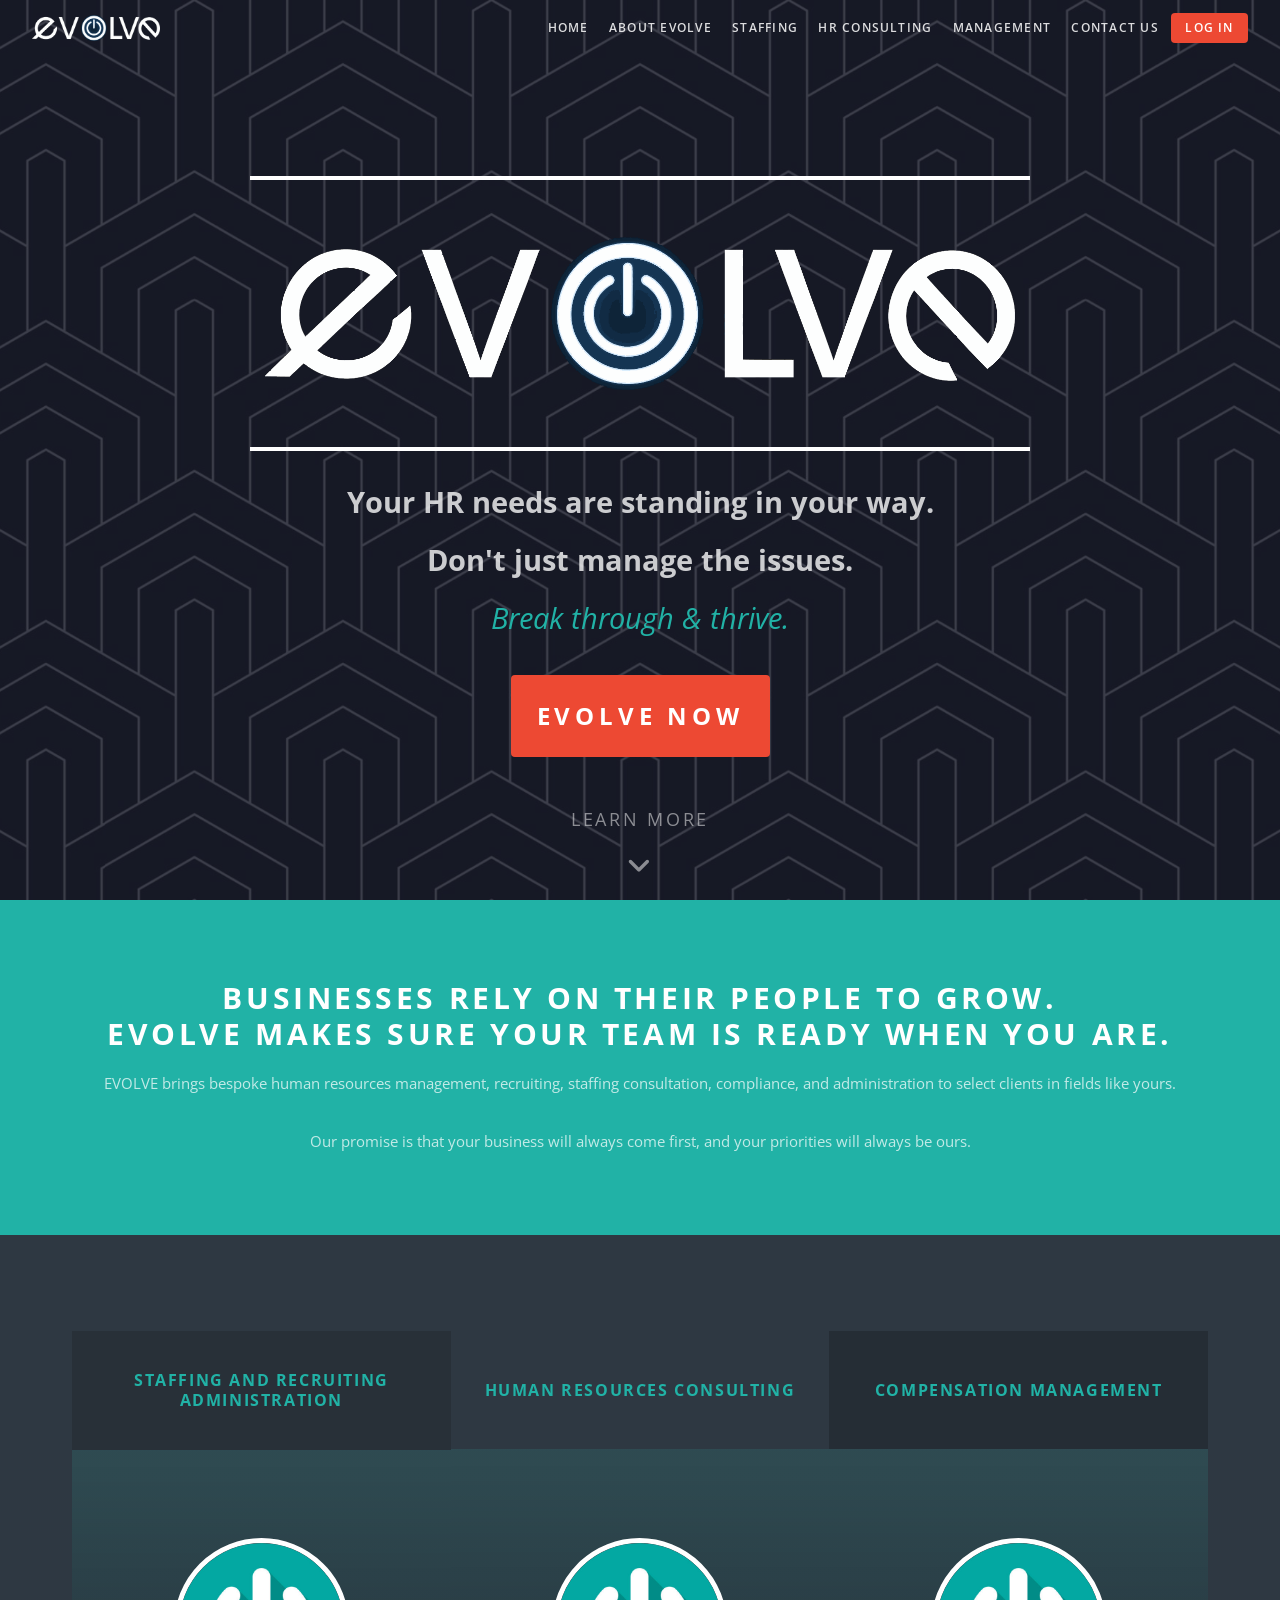
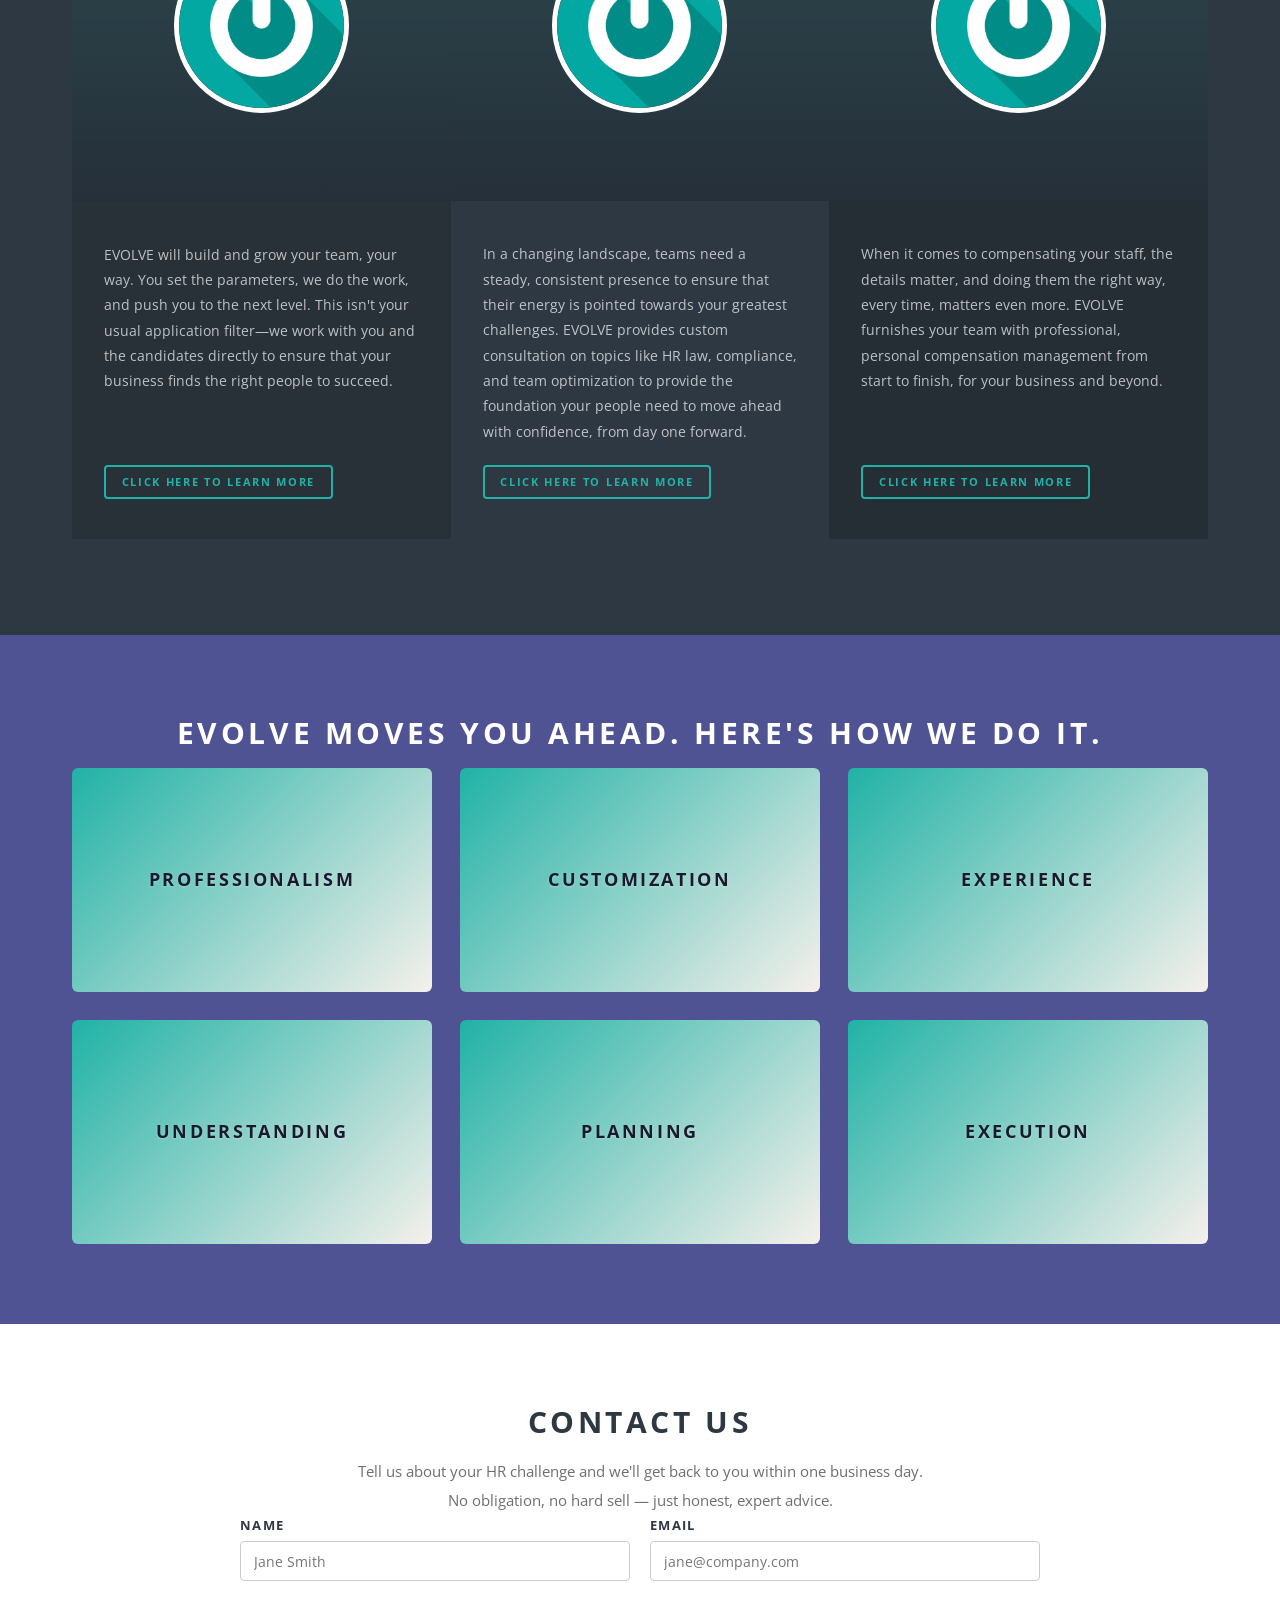
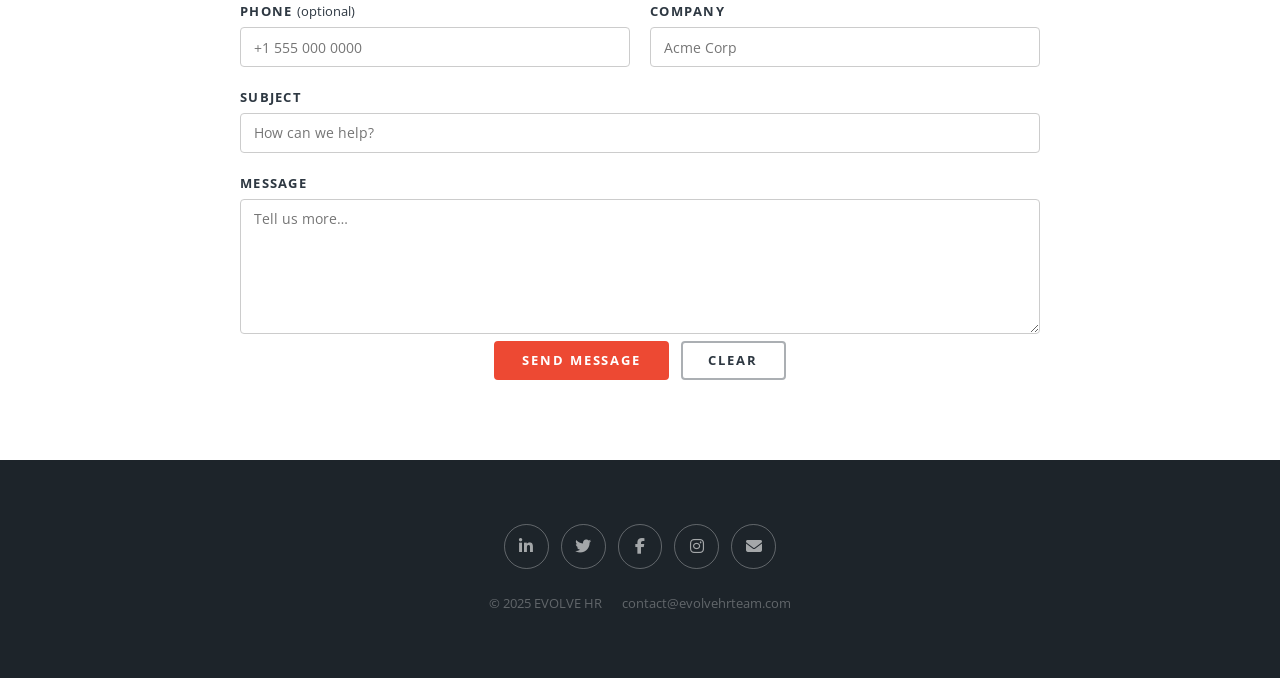
==== commit 83e76475: "updated and pushed on 08_05_2026" ====
--- a/public/index.html
+++ b/public/index.html
@@ -7,7 +7,6 @@
       name="viewport"
       content="width=device-width, initial-scale=1, user-scalable=no"
     />
-    <link rel="shortcut icon" href="images/favicon.png" type="image/x-icon">
     <link rel="preconnect" href="https://fonts.googleapis.com" />
     <link rel="preconnect" href="https://fonts.gstatic.com" crossorigin />
     <link
@@ -630,7 +629,7 @@
           </li>
         </ul>
         <ul class="copyright">
-          <li>&copy; <script>document.write(new Date().getFullYear());</script> EVOLVE HR</li>
+          <li>&copy; 2025 EVOLVE HR</li>
           <li>contact@evolvehrteam.com</li>
         </ul>
       </footer>
--- a/public/css/main.css
+++ b/public/css/main.css
@@ -267,8 +267,7 @@
   align-items: center;
   justify-content: center;
   min-height: 100vh;
-  /* padding: 6em 3em 5em; */
-  padding: 6em 3em 7em;
+  padding: 6em 3em 5em;
   text-align: center;
   background-color: #1a1a2e;
   /* background-image: url("https://media.istockphoto.com/id/2193601797/vector/seamless-geometric-vector-pattern.jpg?s=2048x2048&w=is&k=20&c=bGmarkHDGxD6XfMVHgB3e7sGw_OzJ9XG-TKXs1ak75A="); */
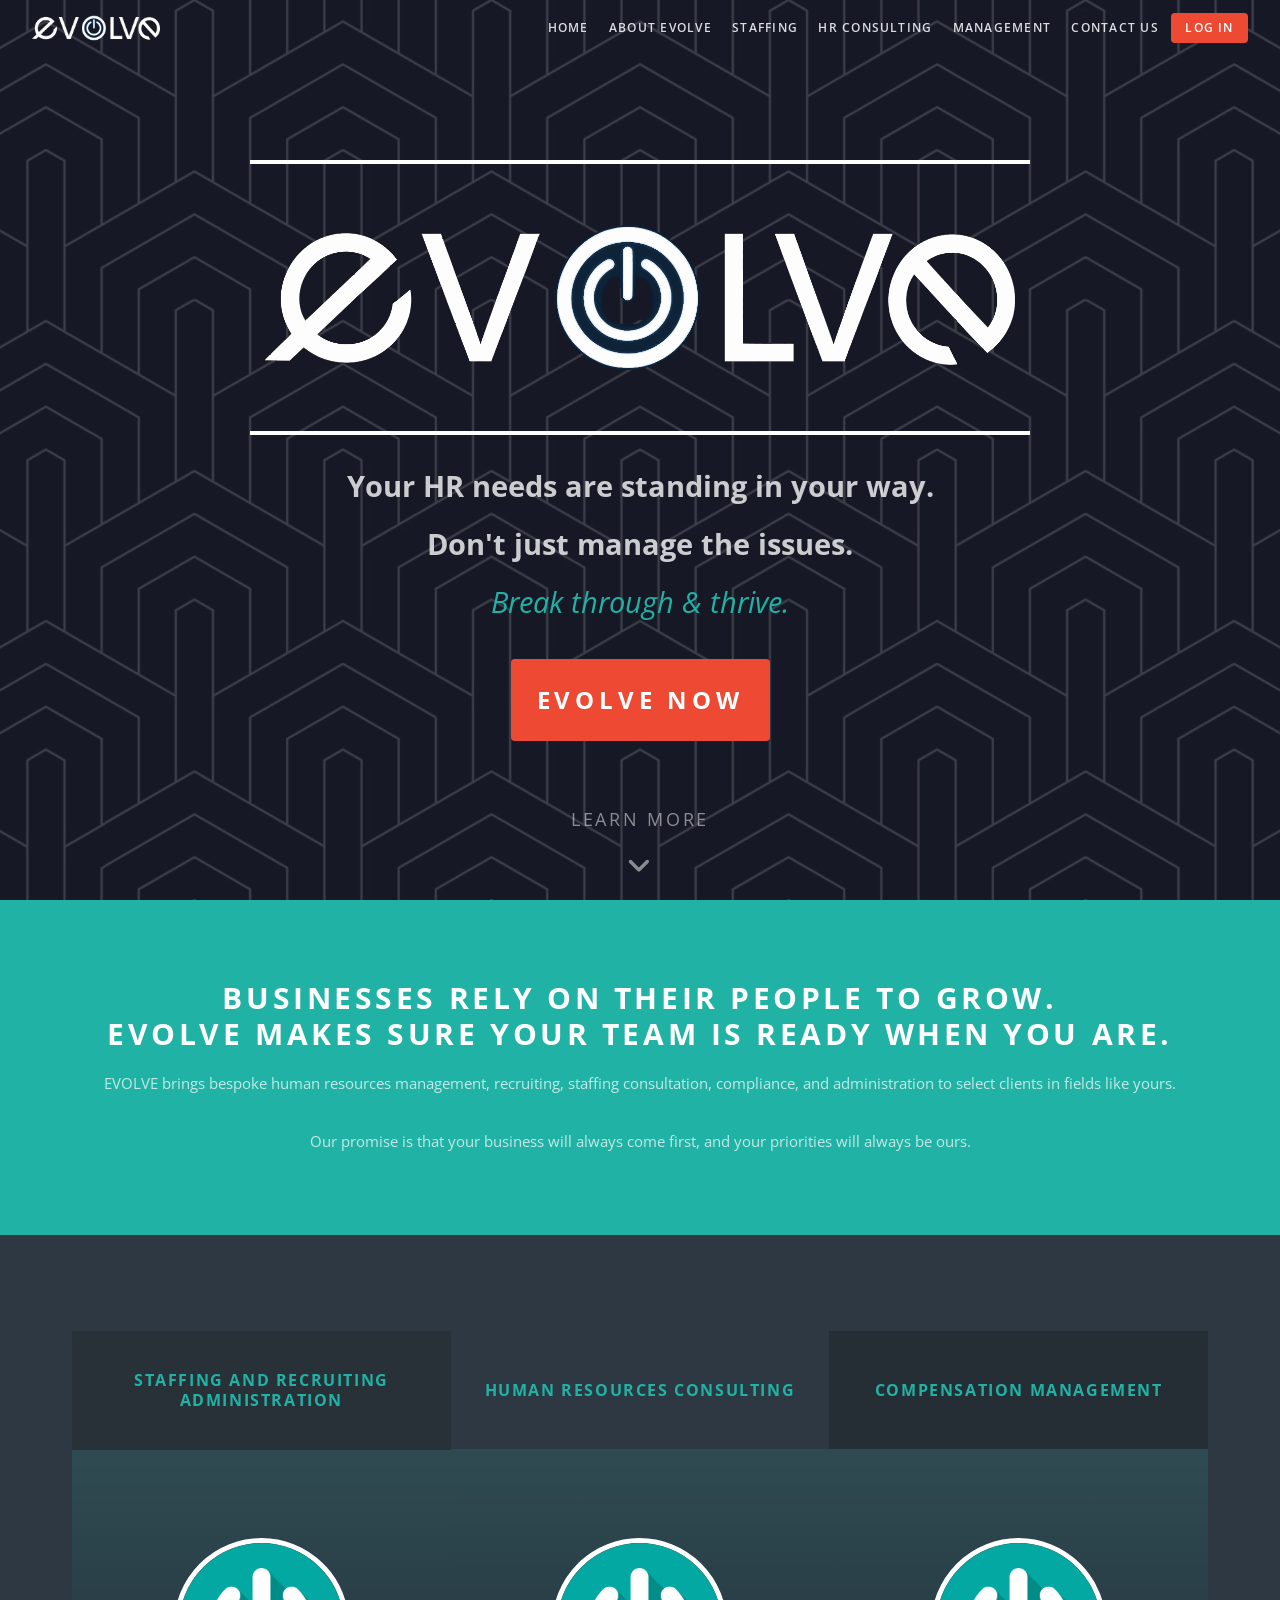
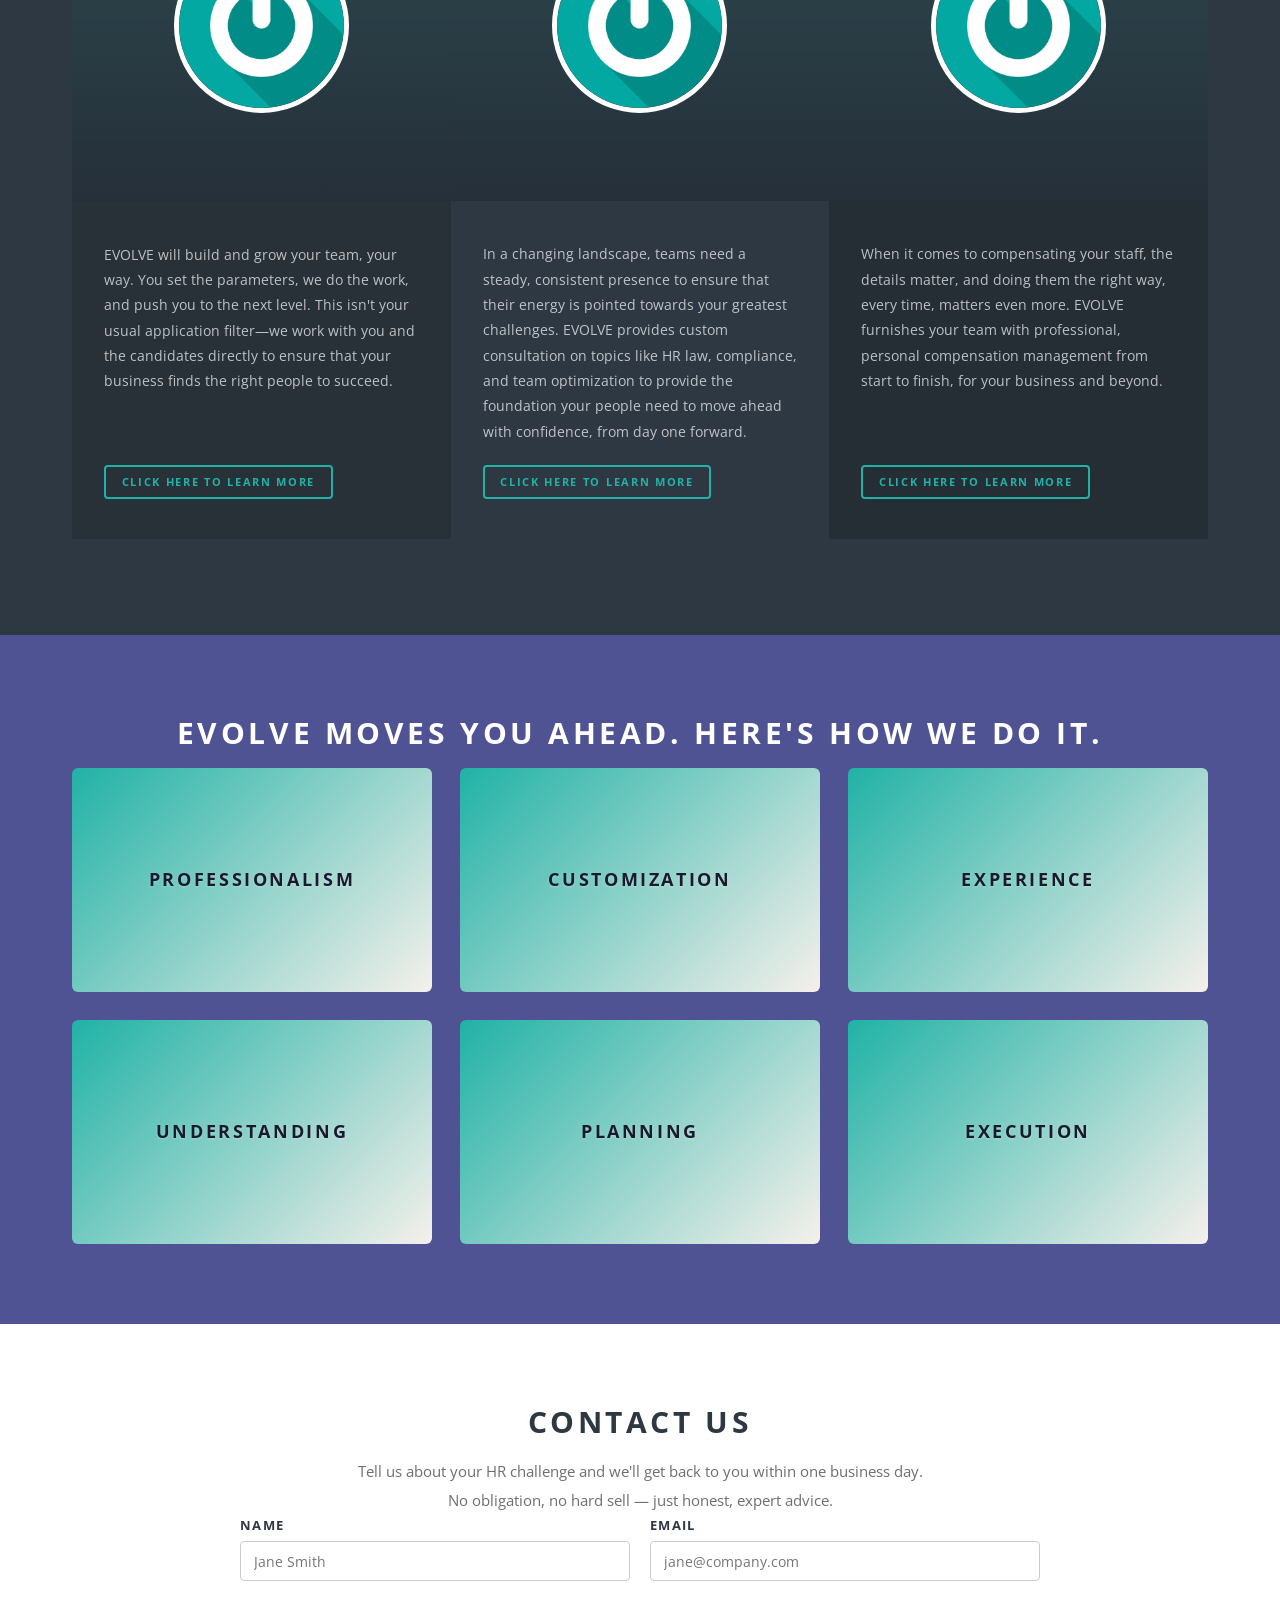
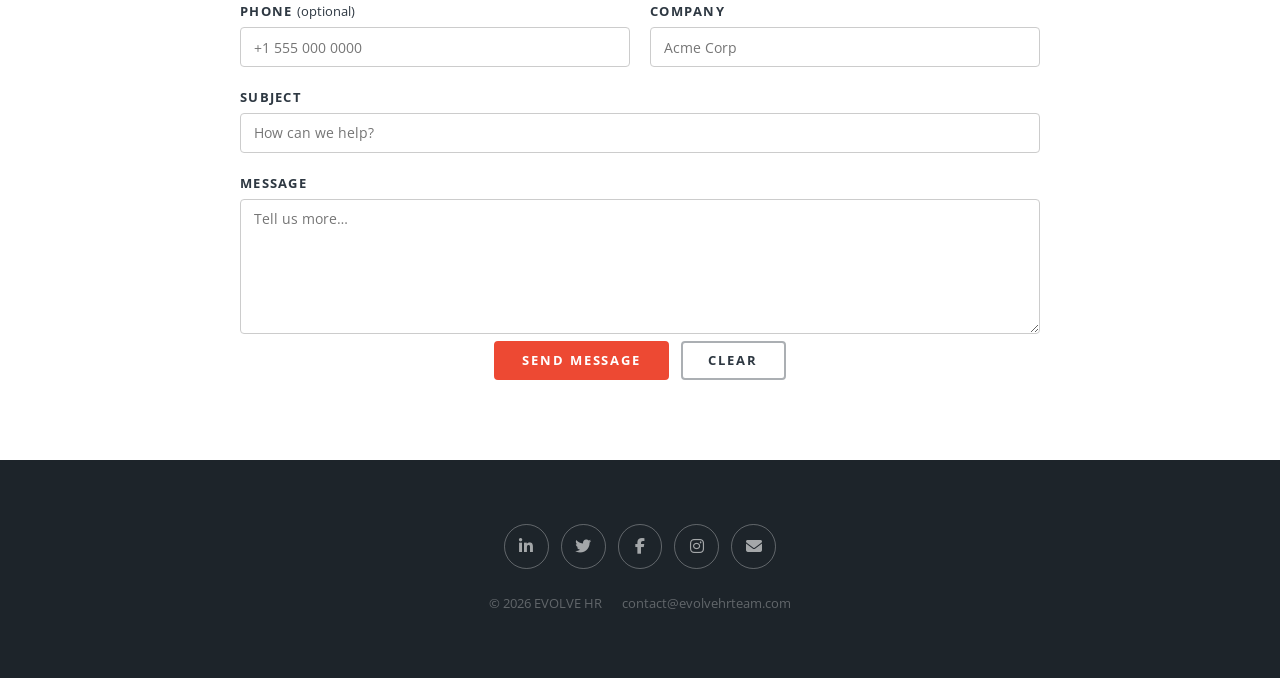
==== commit 1a5327ed: "updated and pushed on 08_05_2026 2nd time" ====
--- a/public/index.html
+++ b/public/index.html
@@ -7,6 +7,7 @@
       name="viewport"
       content="width=device-width, initial-scale=1, user-scalable=no"
     />
+    <link rel="shortcut icon" href="images/favicon.png" type="image/x-icon">
     <link rel="preconnect" href="https://fonts.googleapis.com" />
     <link rel="preconnect" href="https://fonts.gstatic.com" crossorigin />
     <link
@@ -629,7 +630,7 @@
           </li>
         </ul>
         <ul class="copyright">
-          <li>&copy; 2025 EVOLVE HR</li>
+          <li>&copy; <script>document.write(new Date().getFullYear());</script> EVOLVE HR</li>
           <li>contact@evolvehrteam.com</li>
         </ul>
       </footer>
--- a/public/css/main.css
+++ b/public/css/main.css
@@ -267,7 +267,8 @@
   align-items: center;
   justify-content: center;
   min-height: 100vh;
-  padding: 6em 3em 5em;
+  /* padding: 6em 3em 5em; */
+  padding: 6em 3em 7em;
   text-align: center;
   background-color: #1a1a2e;
   /* background-image: url("https://media.istockphoto.com/id/2193601797/vector/seamless-geometric-vector-pattern.jpg?s=2048x2048&w=is&k=20&c=bGmarkHDGxD6XfMVHgB3e7sGw_OzJ9XG-TKXs1ak75A="); */
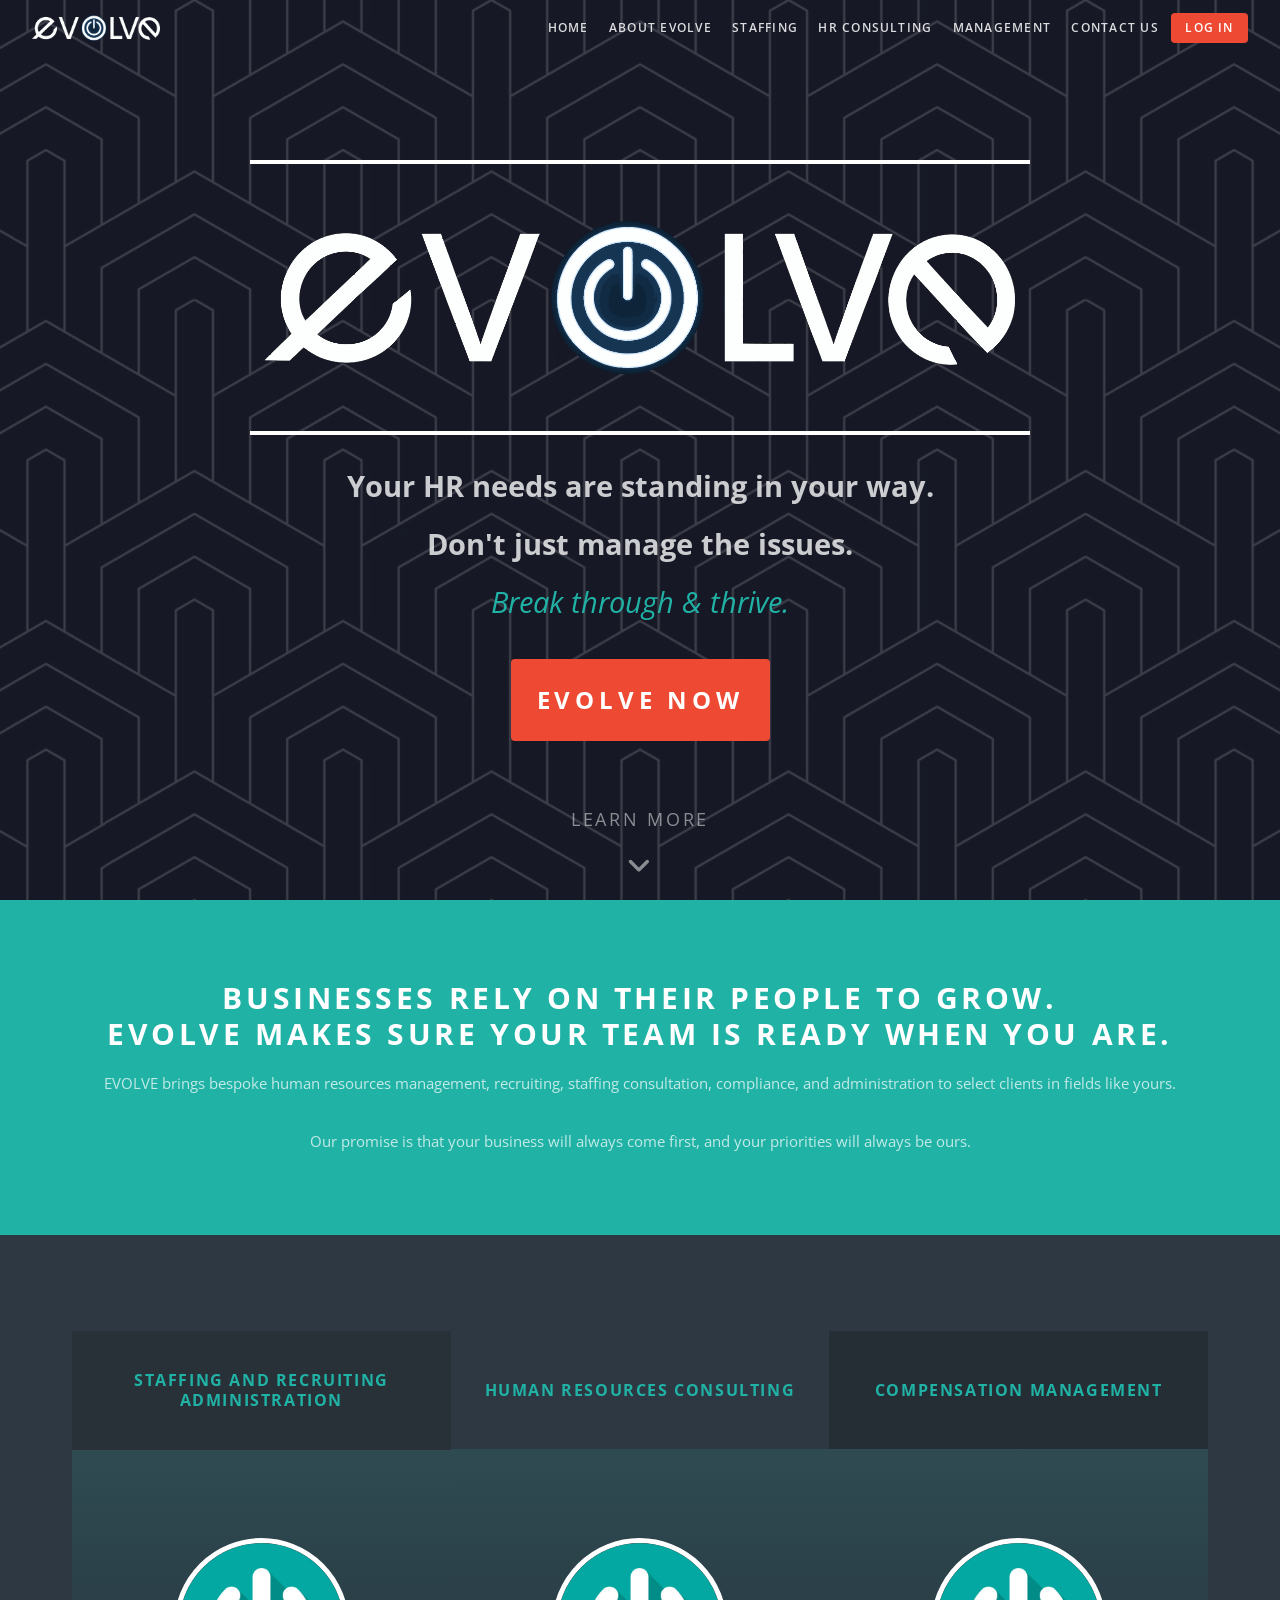
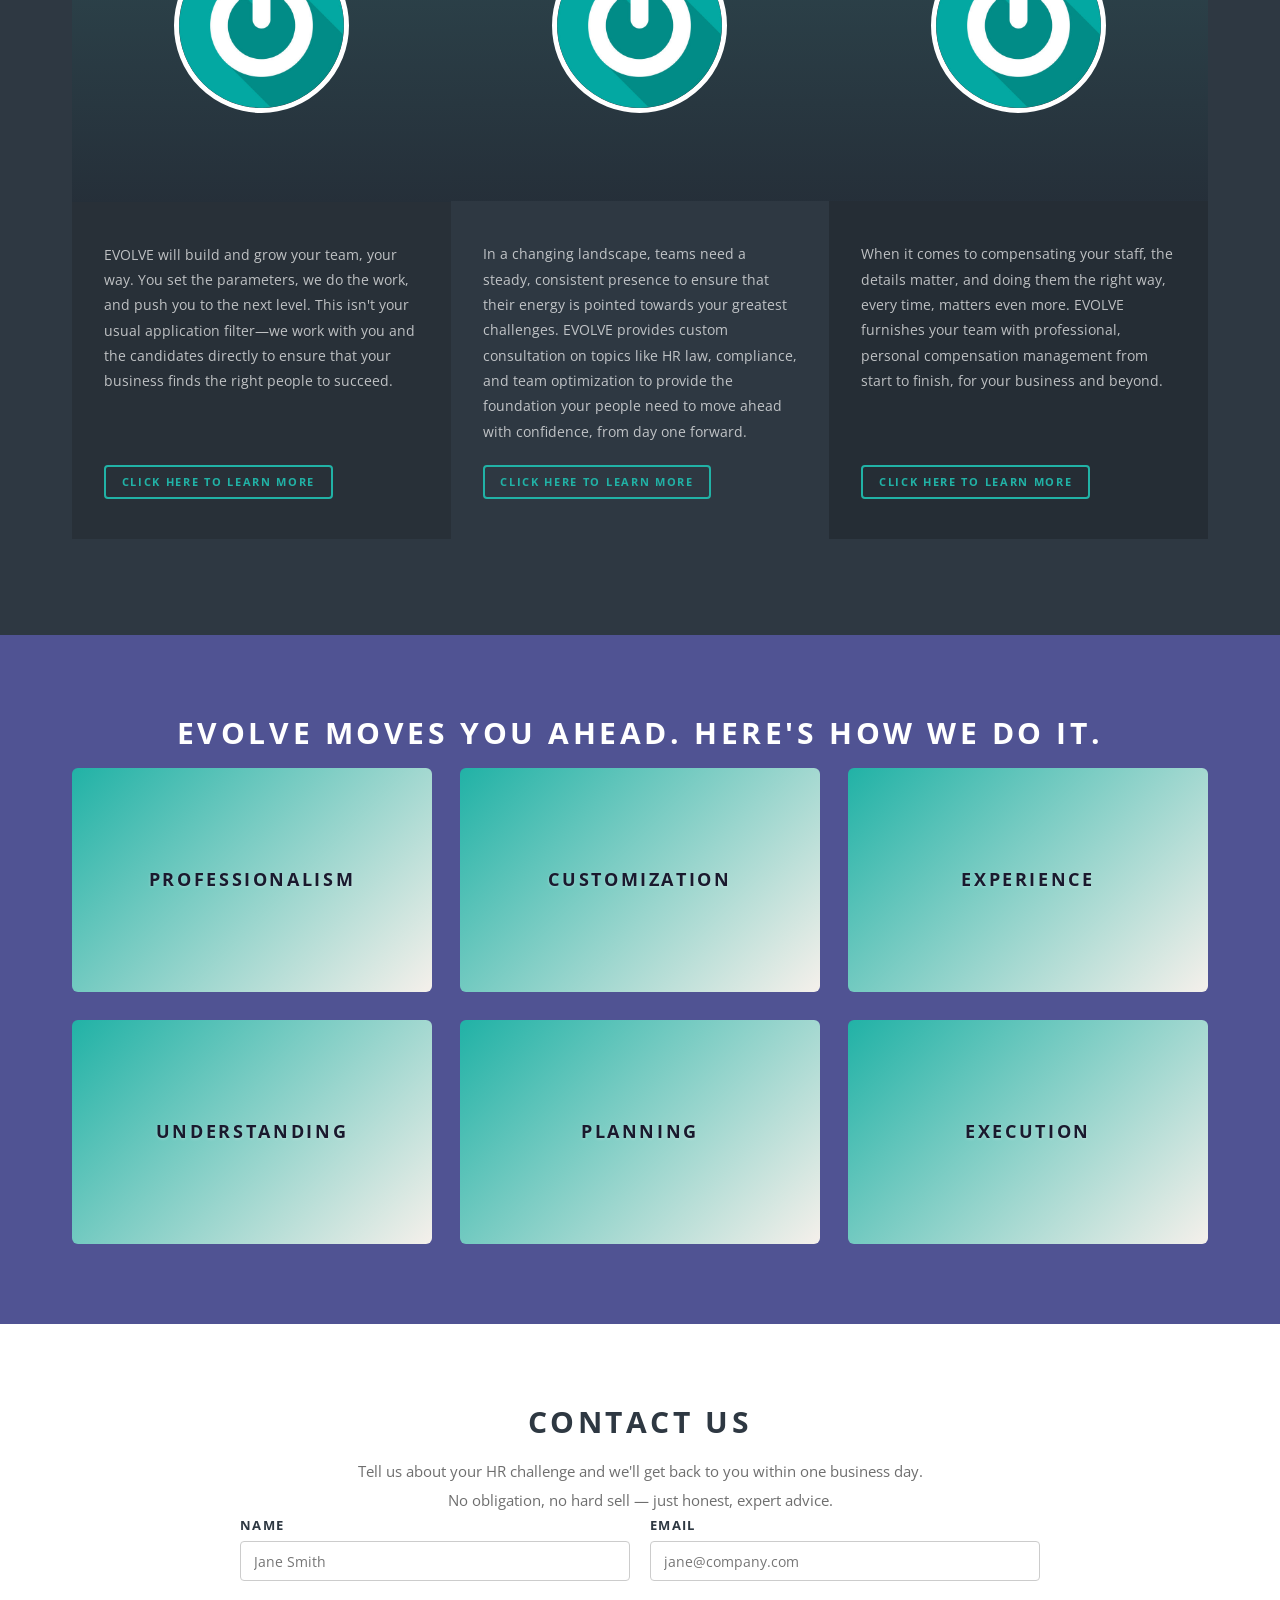
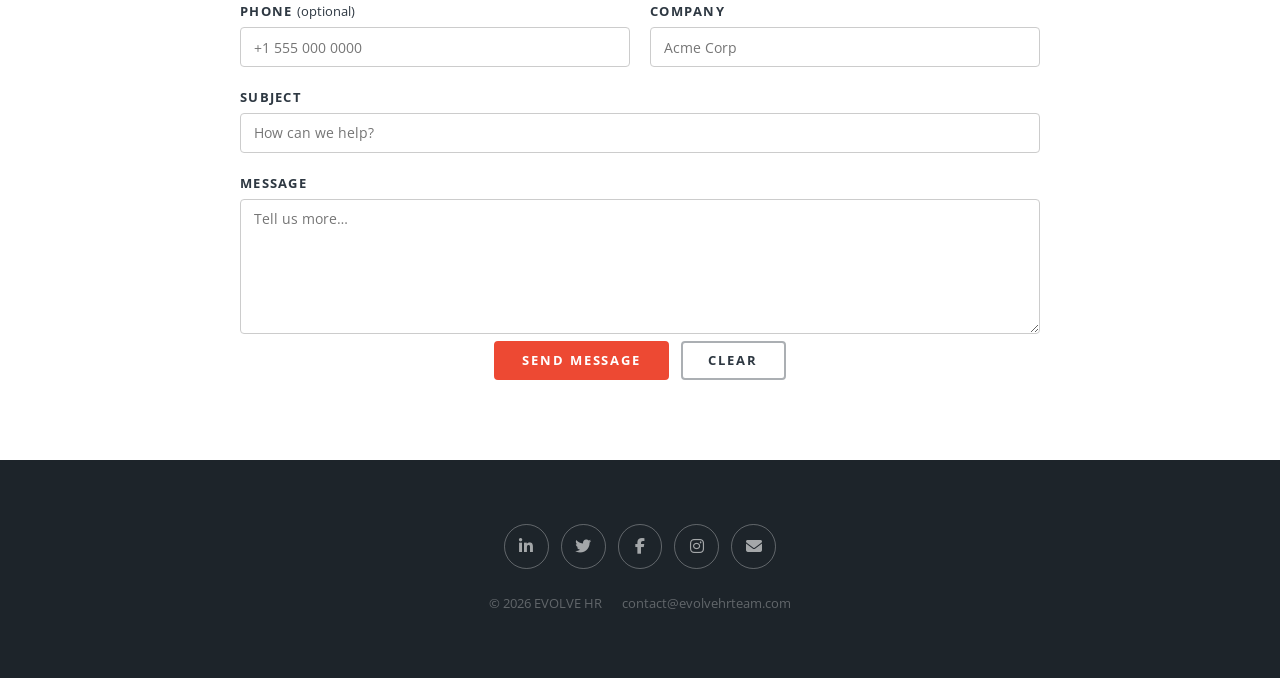
==== commit aed20899: "updated and pushed on 08_05_2026 3rd time" ====
--- a/public/index.html
+++ b/public/index.html
@@ -41,7 +41,7 @@
             <li><a href="management.html">Management</a></li>
             <li><a href="contact.html">Contact Us</a></li>
             <li class="special">
-              <a href="#menu" class="menuToggle"><span>Menu</span></a>
+              <a href="#menu" class="menuToggle">Menu</a>
               <div id="menu">
                 <ul>
                   <li><a href="#banner">Home</a></li>
--- a/public/css/main.css
+++ b/public/css/main.css
@@ -535,7 +535,7 @@
   left: 0;
   width: 100%;
   height: 100%;
-  z-index: 9999999;
+  z-index: 999;
 }
 .video-overlay a {
   display: inline-block;
@@ -1133,7 +1133,7 @@
   }
 
   #banner {
-    padding: 7em 1.5em 4em;
+    padding: 4em 1.5em 4em;
     /* min-height: auto; */
   }
   #banner .hero-title {
